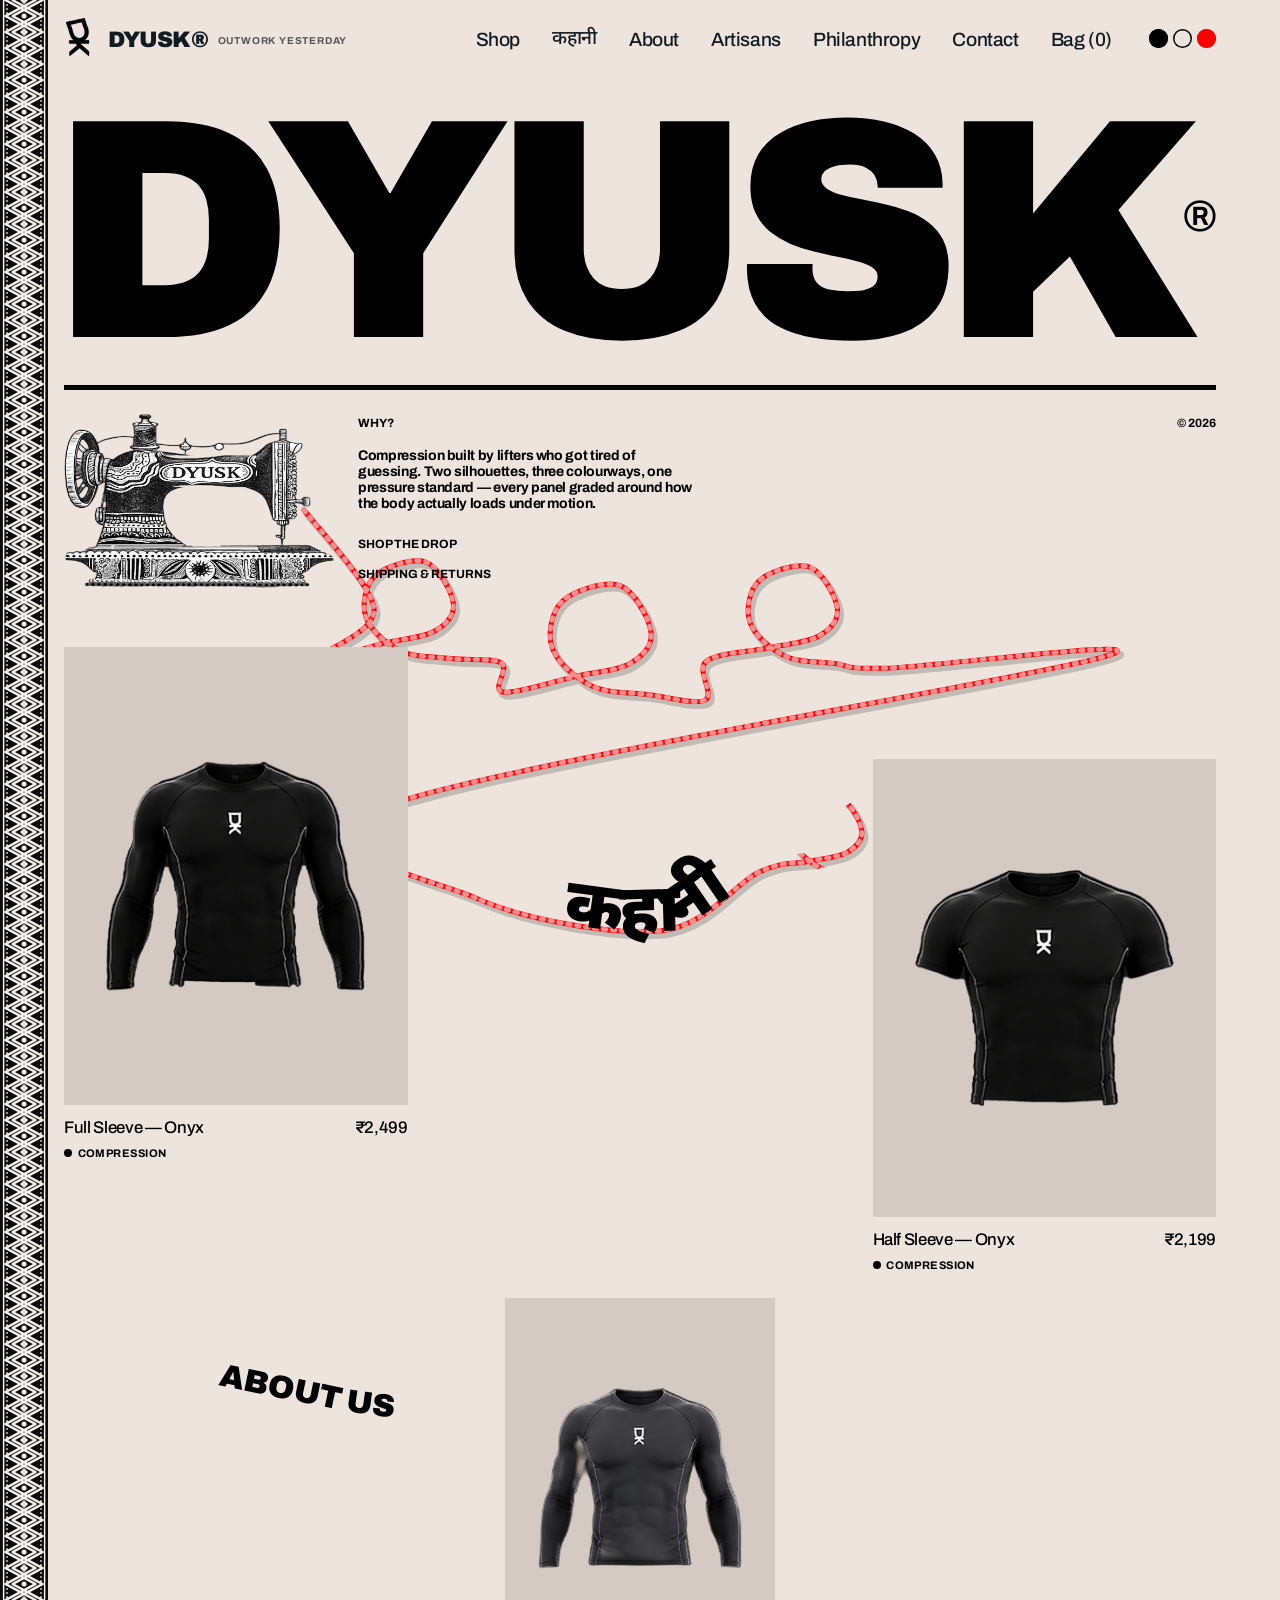
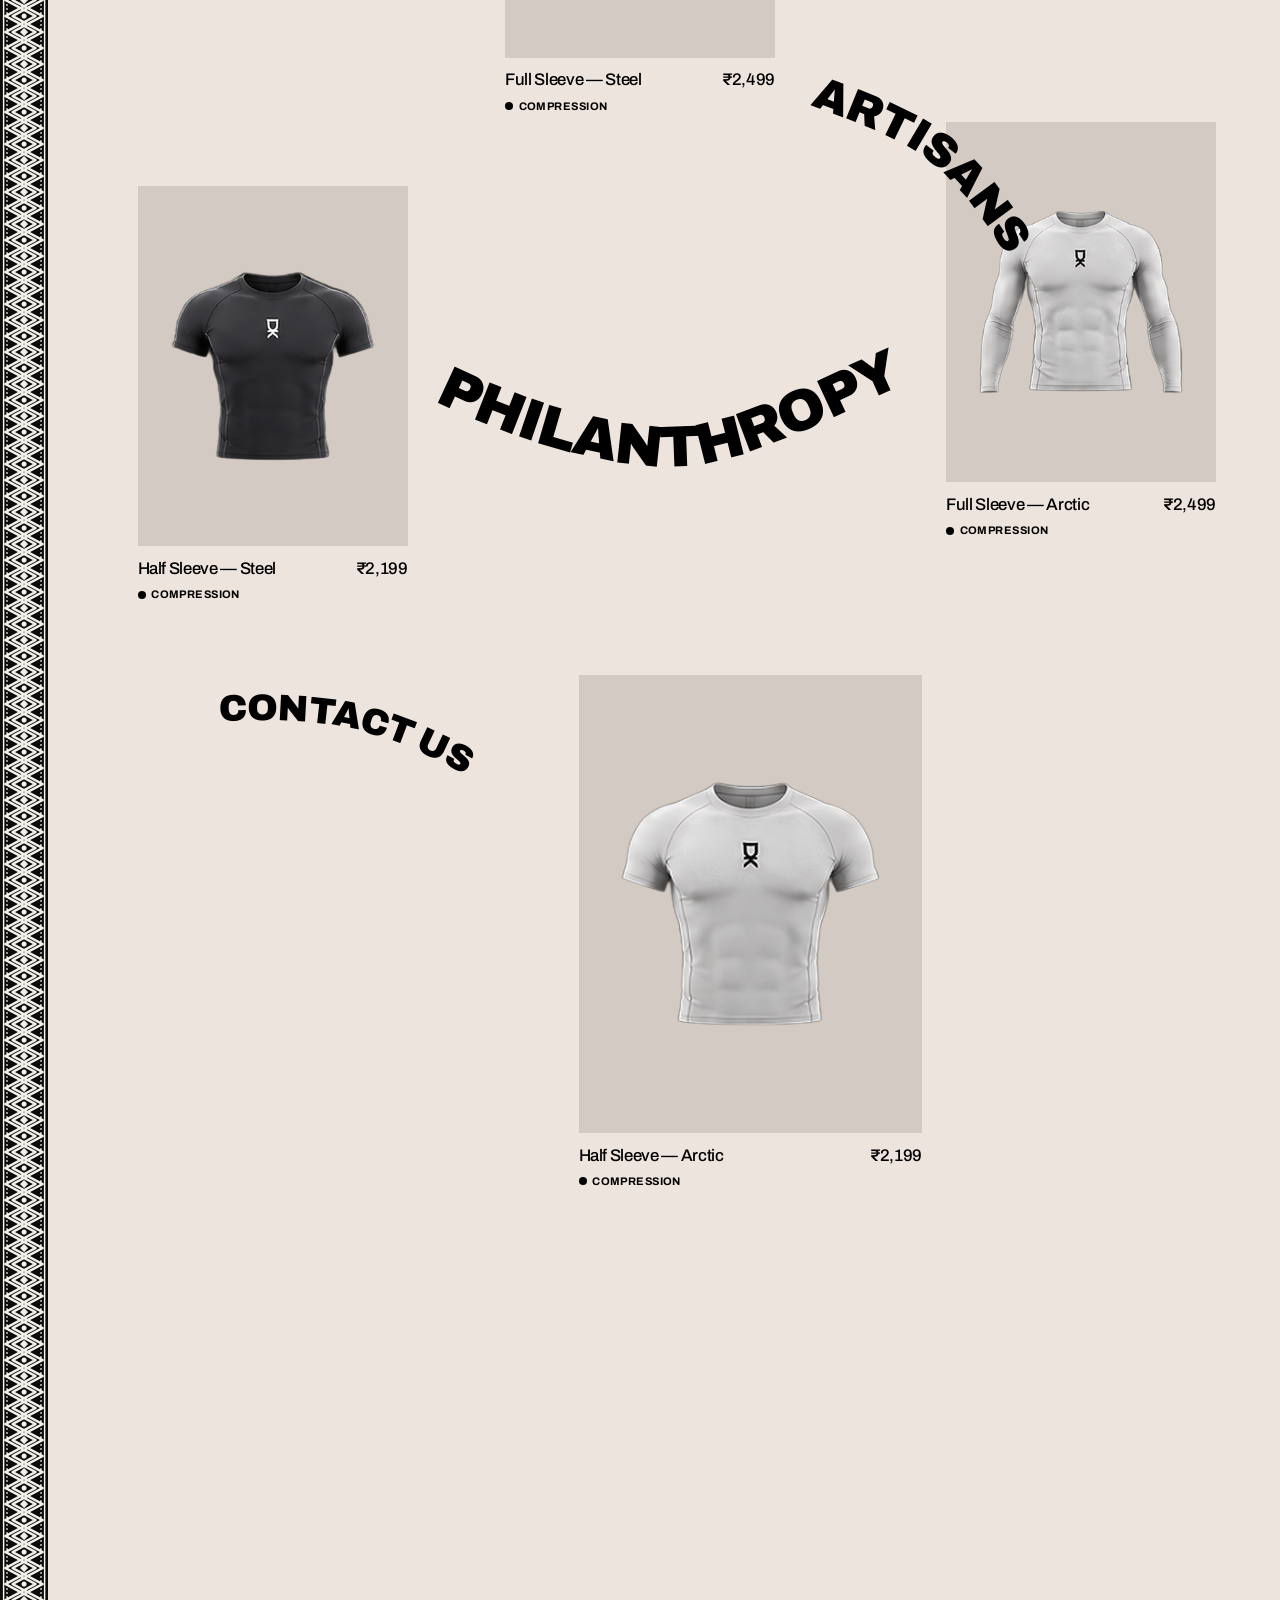
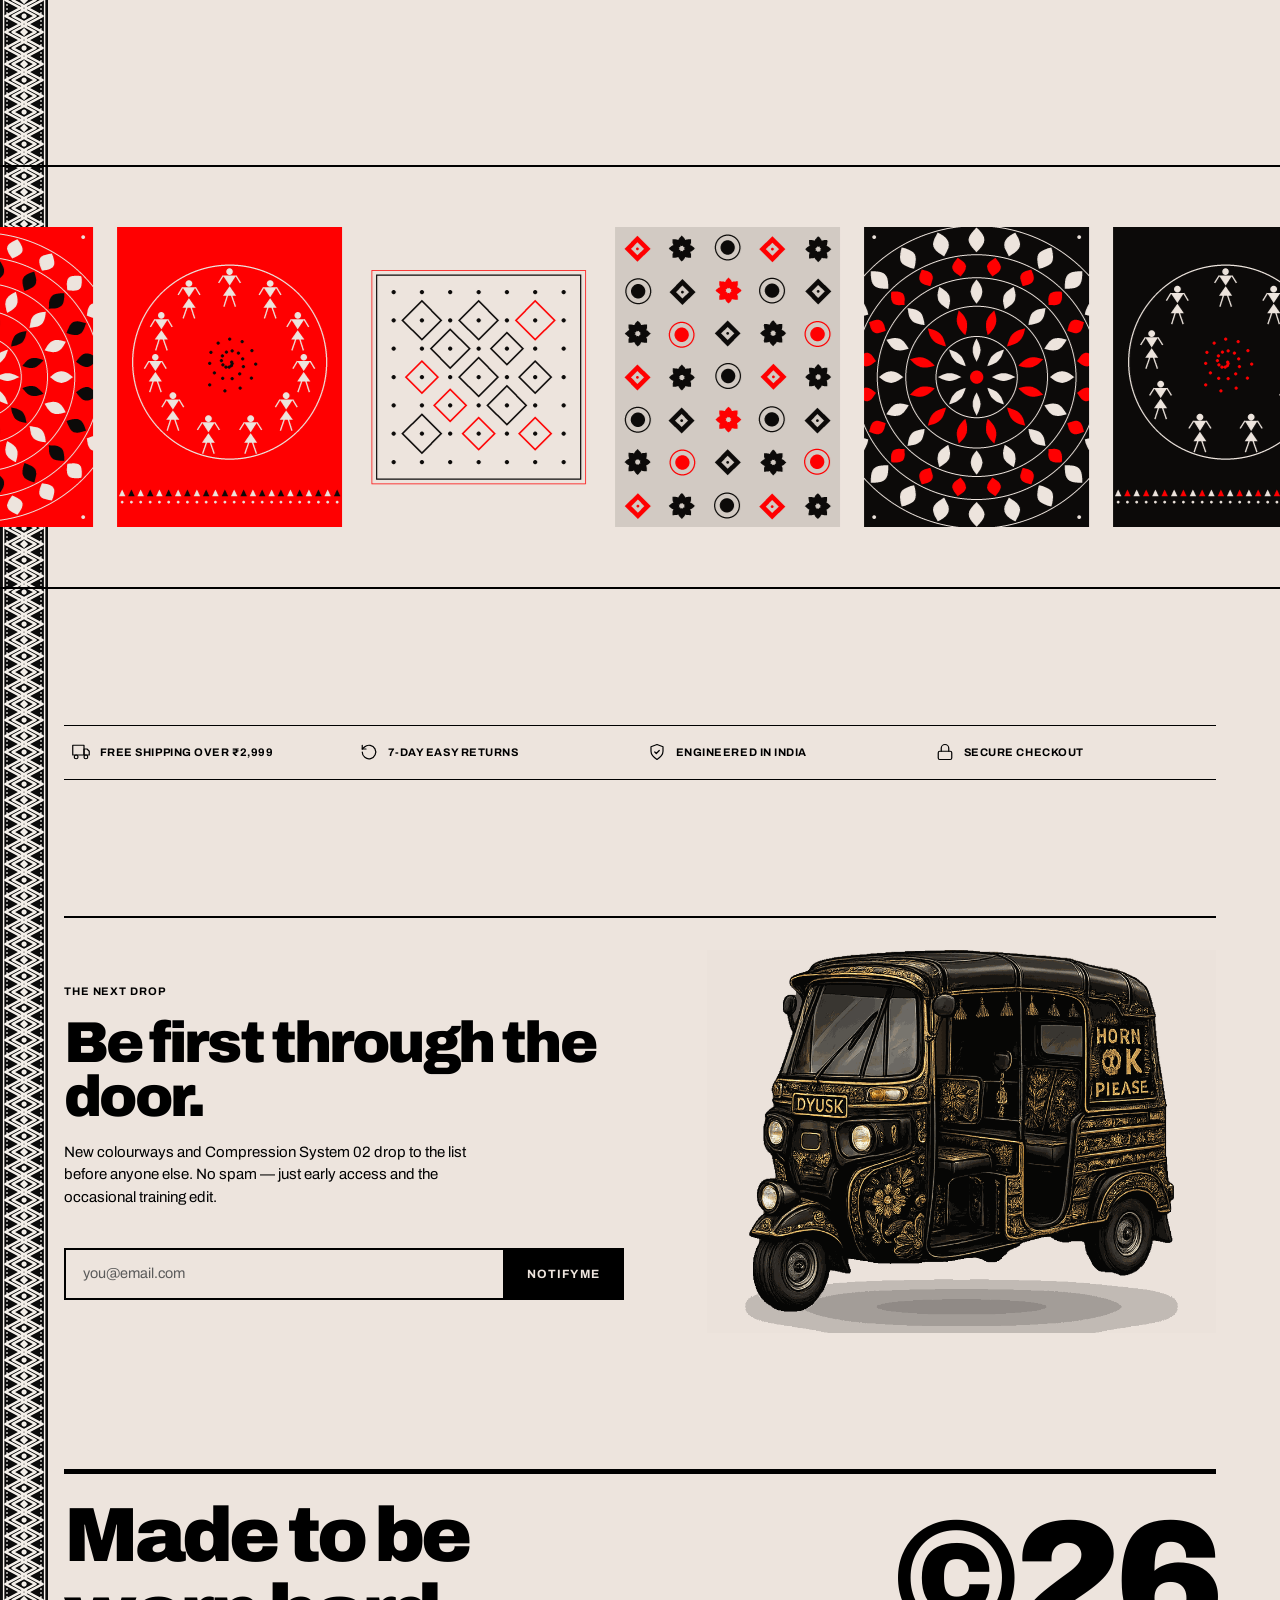
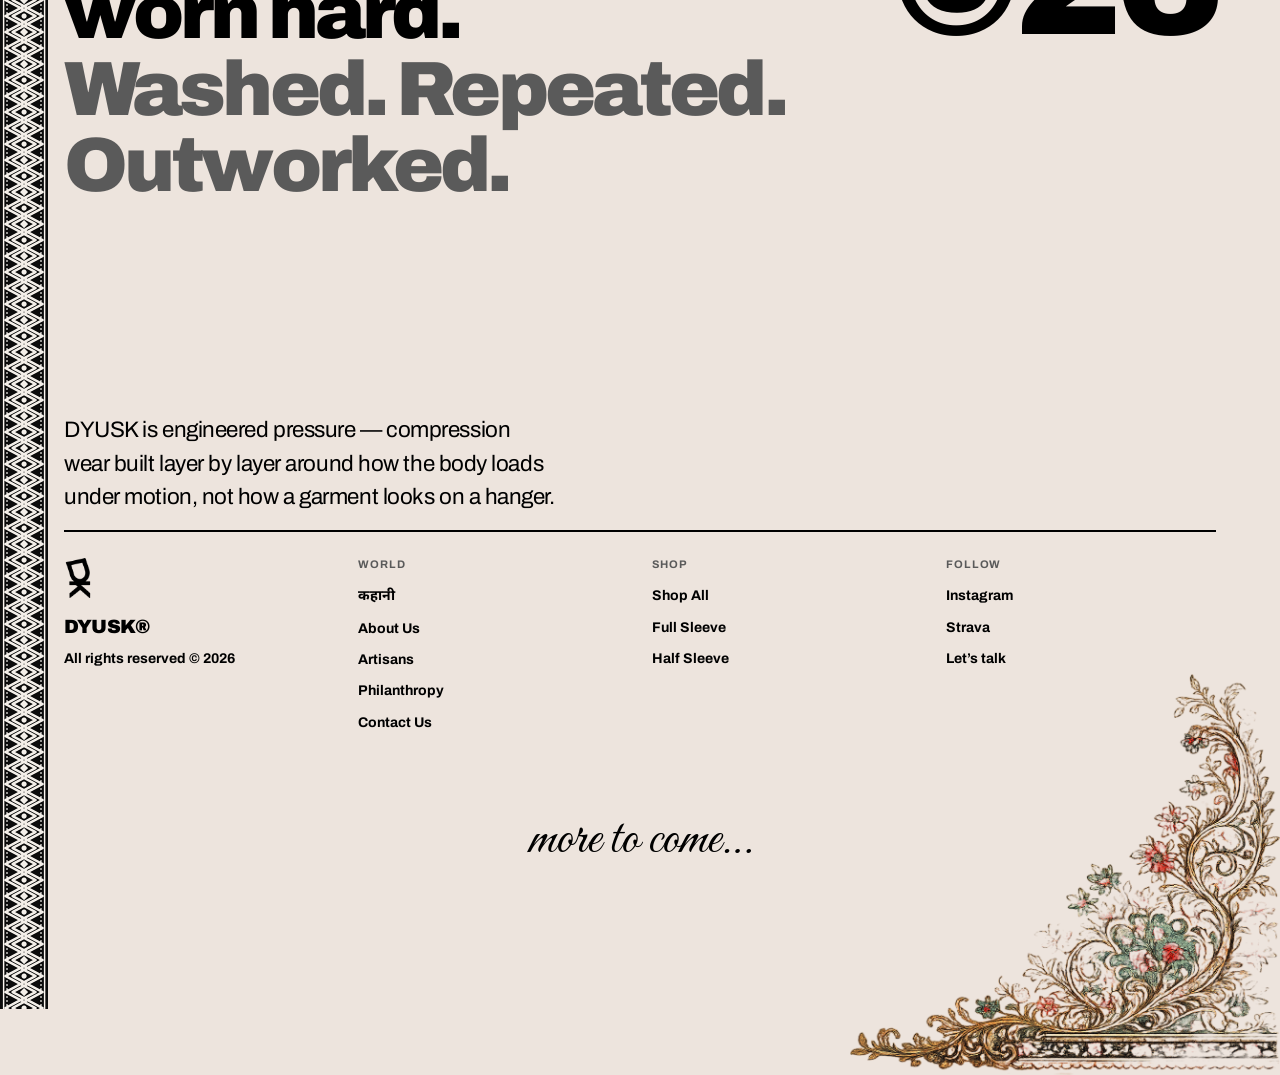
==== index.html @ 6e8f9483 "Add main-page nav links + mobile hamburger menu Header now lists all main pages (Shop, कहानी, About," ====
<!DOCTYPE html>
<html lang="en">
<head>
<meta charset="UTF-8">
<meta name="viewport" content="width=device-width, initial-scale=1.0">
<title>DYUSK — Engineered Pressure</title>
<script>
(function(){
  try{
    var t = localStorage.getItem('dyusk-theme');
    if(t === 'dark' || t === 'red'){
      document.documentElement.setAttribute('data-theme', t);
    }
  }catch(e){}
})();
</script>
<meta name="description" content="DYUSK compression wear. Full Sleeve and Half Sleeve in Onyx, Steel and Arctic. Engineered pressure for the way your body moves.">
<link rel="icon" href="assets/favicon-32.png" sizes="32x32" type="image/png">
<link rel="apple-touch-icon" href="assets/favicon-180.png">
<link rel="preconnect" href="https://fonts.googleapis.com">
<link rel="preconnect" href="https://fonts.gstatic.com" crossorigin>
<link href="https://fonts.googleapis.com/css2?family=Archivo:wght@400;500;700;900&family=Noto+Sans+Devanagari:wght@700;900&family=Great+Vibes&display=swap" rel="stylesheet">
<link rel="stylesheet" href="assets/css/site.css">
</head>
<body>

<div id="preloader">
  <span class="pre-word">DYUSK<sup>&#174;</sup></span>
  <span class="pre-count">000</span>
</div>

<a href="index.html" class="brand-mark" aria-label="DYUSK home"><img src="assets/mark-white.png" alt="DYUSK mark"/></a>
<header id="siteHeader">
  <a href="index.html" class="logo">
    <span class="brand">DYUSK&#174;</span>
    <span class="tagline">Outwork Yesterday</span>
  </a>
  <nav aria-label="Main">
    <ul class="nav-links">
      <li><a class="link-hover" href="shop.html">Shop</a></li>
      <li><a class="link-hover" href="kahani.html" lang="hi">कहानी</a></li>
      <li><a class="link-hover" href="about.html">About</a></li>
      <li><a class="link-hover" href="artisans.html">Artisans</a></li>
      <li><a class="link-hover" href="philanthropy.html">Philanthropy</a></li>
      <li><a class="link-hover" href="contact.html">Contact</a></li>
      <li><button class="cart-btn link-hover" type="button" aria-label="Open bag">Bag (<span class="cart-count">0</span>)</button></li>
    </ul>
    <button class="nav-toggle" type="button" aria-label="Menu" aria-expanded="false" aria-controls="mobileMenu"><span></span><span></span><span></span></button>
  </nav>
</header>

<div id="mobileMenu" class="mobile-menu" aria-hidden="true">
  <nav aria-label="Menu links">
    <a href="shop.html">Shop</a>
    <a href="kahani.html" lang="hi">कहानी</a>
    <a href="about.html">About Us</a>
    <a href="artisans.html">Artisans</a>
    <a href="philanthropy.html">Philanthropy</a>
    <a href="contact.html">Contact Us</a>
    <button class="cart-btn mm-bag" type="button" aria-label="Open bag">Bag (<span class="cart-count">0</span>)</button>
  </nav>
</div>

<div id="theme-switcher" aria-label="Theme">
  <button class="theme-dot" data-set="dark" type="button" aria-label="Dark theme"></button>
  <button class="theme-dot" data-set="cream" type="button" aria-label="Cream theme"></button>
  <button class="theme-dot" data-set="red" type="button" aria-label="Red theme"></button>
</div>

<div id="sideBorder" aria-hidden="true" style="background-image:url('assets/border-side.png')"></div>

<div id="threadLayer" aria-hidden="true">
  <svg id="threadSvg" xmlns="http://www.w3.org/2000/svg">
    <defs>
      <mask id="threadMask" maskUnits="userSpaceOnUse">
        <path id="threadMaskPath" fill="none" stroke="#fff" stroke-width="18" stroke-linecap="round"/>
      </mask>
    </defs>
    <g mask="url(#threadMask)">
      <path class="thread-shadow" fill="none" stroke-width="7" stroke-linecap="round" transform="translate(3,4)"/>
      <path class="thread-core" fill="none" stroke-width="5" stroke-linecap="round"/>
      <path class="thread-ply" fill="none" stroke-width="4.5" stroke-linecap="round" stroke-dasharray="3 6"/>
    </g>
  </svg>
</div>

<svg id="threadLabels" xmlns="http://www.w3.org/2000/svg">
  <defs>
    <path id="labelPath" fill="none" stroke="none"/>
  </defs>
  <a href="kahani.html"><text class="tlabel" lang="hi" text-anchor="middle"><textPath href="#labelPath" startOffset="5%">कहानी</textPath></text></a>
  <a href="about.html"><text class="tlabel" text-anchor="middle"><textPath href="#labelPath" startOffset="24%">ABOUT US</textPath></text></a>
  <a href="artisans.html"><text class="tlabel" text-anchor="middle"><textPath href="#labelPath" startOffset="38%">ARTISANS</textPath></text></a>
  <a href="philanthropy.html"><text class="tlabel" text-anchor="middle"><textPath href="#labelPath" startOffset="55%">PHILANTHROPY</textPath></text></a>
  <a href="contact.html"><text class="tlabel" text-anchor="middle"><textPath href="#labelPath" startOffset="70%">CONTACT US</textPath></text></a>
</svg>

<section class="hero-brand" id="top">
  <div class="wordmark">DYUSK<sup>&#174;</sup></div>
  <div class="rule-5"></div>
  <div class="hero-grid">
    <h1 class="sr-only">DYUSK</h1>
    <div class="hg-brand">
      <img src="assets/machine-sketch.png" alt="Hand-drawn vintage sewing machine sketch" loading="lazy"/>
    </div>
    <div class="hg-why">
      <h2>Why?</h2>
      <p>Compression built by lifters who got tired of guessing. Two silhouettes, three colourways, one pressure standard &#8212; every panel graded around how the body actually loads under motion.</p>
      <div class="hg-shop">
        <a class="link-hover" href="shop.html">Shop the drop</a>
        <a class="link-hover" href="#footer">Shipping &amp; Returns</a>
      </div>
    </div>
    <div class="hg-copy">&#169; 2026</div>
  </div>
</section>

<section class="scatter" id="lineup">
  <a href="product-full-sleeve.html?color=black" class="pcard sc-item t1">
    <div class="media">
      <img class="ph-front" src="assets/products/full-front-black.png" alt="DYUSK full sleeve compression shirt, Onyx, front view">
      <img class="ph-back" src="assets/products/full-back-black.png" alt="DYUSK full sleeve compression shirt, Onyx, back view" loading="lazy">
    </div>
    <div class="prow"><p>Full Sleeve &#8212; Onyx</p><p>&#8377;2,499</p></div>
    <div class="cat"><i></i><span>Compression</span></div>
  </a>
  <a class="sc-link w1" href="kahani.html" lang="hi">कहानी</a>
  <a href="product-half-sleeve.html?color=black" class="pcard sc-item t2">
    <div class="media">
      <img class="ph-front" src="assets/products/half-front-black.png" alt="DYUSK half sleeve compression shirt, Onyx, front view">
      <img class="ph-back" src="assets/products/half-back-black.png" alt="DYUSK half sleeve compression shirt, Onyx, back view" loading="lazy">
    </div>
    <div class="prow"><p>Half Sleeve &#8212; Onyx</p><p>&#8377;2,199</p></div>
    <div class="cat"><i></i><span>Compression</span></div>
  </a>
  <a class="sc-link w2" href="about.html">About Us</a>
  <a href="product-full-sleeve.html?color=steel" class="pcard sc-item t3">
    <div class="media">
      <img class="ph-front" src="assets/products/full-front-steel.png" alt="DYUSK full sleeve compression shirt, Steel, front view">
      <img class="ph-back" src="assets/products/full-back-steel.png" alt="DYUSK full sleeve compression shirt, Steel, back view" loading="lazy">
    </div>
    <div class="prow"><p>Full Sleeve &#8212; Steel</p><p>&#8377;2,499</p></div>
    <div class="cat"><i></i><span>Compression</span></div>
  </a>
  <a class="sc-link w3" href="artisans.html">Artisans</a>
  <a href="product-half-sleeve.html?color=steel" class="pcard sc-item t4">
    <div class="media">
      <img class="ph-front" src="assets/products/half-front-steel.png" alt="DYUSK half sleeve compression shirt, Steel, front view">
      <img class="ph-back" src="assets/products/half-back-steel.png" alt="DYUSK half sleeve compression shirt, Steel, back view" loading="lazy">
    </div>
    <div class="prow"><p>Half Sleeve &#8212; Steel</p><p>&#8377;2,199</p></div>
    <div class="cat"><i></i><span>Compression</span></div>
  </a>
  <a class="sc-link w4" href="philanthropy.html">Philanthropy</a>
  <a href="product-full-sleeve.html?color=white" class="pcard sc-item t5">
    <div class="media">
      <img class="ph-front" src="assets/products/full-front-white.png" alt="DYUSK full sleeve compression shirt, Arctic, front view">
      <img class="ph-back" src="assets/products/full-back-white.png" alt="DYUSK full sleeve compression shirt, Arctic, back view" loading="lazy">
    </div>
    <div class="prow"><p>Full Sleeve &#8212; Arctic</p><p>&#8377;2,499</p></div>
    <div class="cat"><i></i><span>Compression</span></div>
  </a>
  <a class="sc-link w5" href="contact.html">Contact Us</a>
  <a href="product-half-sleeve.html?color=white" class="pcard sc-item t6">
    <div class="media">
      <img class="ph-front" src="assets/products/half-front-white.png" alt="DYUSK half sleeve compression shirt, Arctic, front view">
      <img class="ph-back" src="assets/products/half-back-white.png" alt="DYUSK half sleeve compression shirt, Arctic, back view" loading="lazy">
    </div>
    <div class="prow"><p>Half Sleeve &#8212; Arctic</p><p>&#8377;2,199</p></div>
    <div class="cat"><i></i><span>Compression</span></div>
  </a>
</section>

<section class="quote-band reveal">
  <p class="script-quote">When the gym empties,<br/><span class="q-accent">the work begins.</span></p>
</section>

<section class="art-band">
  <div class="art-marquee" id="artMarquee" aria-label="Indian art gallery, scrolling">
    <div class="art-track">
      <div class="art-cell"><img src="assets/art/art-01.png" alt="Generative Indian folk art panel 1" loading="lazy"/></div>
      <div class="art-cell"><img src="assets/art/art-02.png" alt="Generative Indian folk art panel 2" loading="lazy"/></div>
      <div class="art-cell"><img src="assets/art/art-03.png" alt="Generative Indian folk art panel 3" loading="lazy"/></div>
      <div class="art-cell"><img src="assets/art/art-04.png" alt="Generative Indian folk art panel 4" loading="lazy"/></div>
      <div class="art-cell"><img src="assets/art/art-05.png" alt="Generative Indian folk art panel 5" loading="lazy"/></div>
      <div class="art-cell"><img src="assets/art/art-06.png" alt="Generative Indian folk art panel 6" loading="lazy"/></div>
      <div class="art-cell"><img src="assets/art/art-07.png" alt="Generative Indian folk art panel 7" loading="lazy"/></div>
      <div class="art-cell"><img src="assets/art/art-08.png" alt="Generative Indian folk art panel 8" loading="lazy"/></div>
    </div>
  </div>
</section>

<section class="trust-band">
  <div class="tb-item"><svg viewBox="0 0 24 24" fill="none" stroke="currentColor" stroke-width="1.6" stroke-linecap="round" stroke-linejoin="round"><rect x="1" y="3" width="15" height="13"/><path d="M16 8h4l3 3v5h-7z"/><circle cx="5.5" cy="18.5" r="2.5"/><circle cx="18.5" cy="18.5" r="2.5"/></svg><span>Free shipping over &#8377;2,999</span></div>
  <div class="tb-item"><svg viewBox="0 0 24 24" fill="none" stroke="currentColor" stroke-width="1.6" stroke-linecap="round" stroke-linejoin="round"><path d="M3 12a9 9 0 1 0 3-6.7L3 8"/><path d="M3 3v5h5"/></svg><span>7-day easy returns</span></div>
  <div class="tb-item"><svg viewBox="0 0 24 24" fill="none" stroke="currentColor" stroke-width="1.6" stroke-linecap="round" stroke-linejoin="round"><path d="M12 2 4 5v6c0 5 3.5 8 8 11 4.5-3 8-6 8-11V5Z"/><path d="M9 12l2 2 4-4"/></svg><span>Engineered in India</span></div>
  <div class="tb-item"><svg viewBox="0 0 24 24" fill="none" stroke="currentColor" stroke-width="1.6" stroke-linecap="round" stroke-linejoin="round"><rect x="3" y="11" width="18" height="11" rx="2"/><path d="M7 11V7a5 5 0 0 1 10 0v4"/></svg><span>Secure checkout</span></div>
</section>

<section class="newsletter">
  <div class="nl-inner">
    <div class="nl-copy">
      <span class="section-tag">The Next Drop</span>
      <h2>Be first through the door.</h2>
      <p>New colourways and Compression System 02 drop to the list before anyone else. No spam &#8212; just early access and the occasional training edit.</p>
      <form class="nl-form" novalidate="novalidate">
        <input type="email" required="required" placeholder="you@email.com" aria-label="Email address">
        <button class="btn solid" type="submit">Notify Me</button>
      </form>
    </div>
    <img class="nl-art" src="assets/rickshaw.png" alt="DYUSK auto rickshaw artwork &#8212; Horn OK Please" loading="lazy"/>
  </div>
</section>

<footer id="footer">
  <div class="rule-5"></div>
  <div class="f-head">
    <div class="f-statement">
      <p>Made to be worn hard.</p>
      <p class="dim">Washed. Repeated. Outworked.</p>
    </div>
    <div class="f-year">&#169;26</div>
  </div>
  <p class="f-desc">DYUSK is engineered pressure &#8212; compression wear built layer by layer around how the body loads under motion, not how a garment looks on a hanger.</p>
  <div class="rule-2"></div>
  <div class="f-cols">
    <div class="f-col">
      <img src="assets/mark-white.png" alt="" class="f-mark"/>
      <span class="f-brand">DYUSK&#174;</span>
      <span>All rights reserved &#169; 2026</span>
    </div>
    <div class="f-col">
      <span class="kicker">World</span>
      <ul>
        <li><a class="link-hover" href="kahani.html" lang="hi">कहानी</a></li>
        <li><a class="link-hover" href="about.html">About Us</a></li>
        <li><a class="link-hover" href="artisans.html">Artisans</a></li>
        <li><a class="link-hover" href="philanthropy.html">Philanthropy</a></li>
        <li><a class="link-hover" href="contact.html">Contact Us</a></li>
      </ul>
    </div>
    <div class="f-col">
      <span class="kicker">Shop</span>
      <ul>
        <li><a class="link-hover" href="shop.html">Shop All</a></li>
        <li><a class="link-hover" href="product-full-sleeve.html">Full Sleeve</a></li>
        <li><a class="link-hover" href="product-half-sleeve.html">Half Sleeve</a></li>
      </ul>
    </div>
    <div class="f-col">
      <span class="kicker">Follow</span>
      <ul>
        <li><a class="link-hover" href="#" rel="noopener">Instagram</a></li>
        <li><a class="link-hover" href="#" rel="noopener">Strava</a></li>
        <li><a class="link-hover" href="contact.html">Let&#8217;s talk</a></li>
      </ul>
    </div>
  </div>
  <p class="more-to-come">more to come&#8230;</p>
  <img src="assets/ornament-corner.png" alt="" class="f-ornament" loading="lazy"/>
</footer>

<div class="cart-scrim" id="cartScrim"></div>
<aside class="cart-drawer" id="cartDrawer" aria-label="Shopping bag">
  <div class="cart-top">
    <h2>Your Bag</h2>
    <button class="cart-close" type="button" aria-label="Close bag">
      <svg viewBox="0 0 24 24" fill="none" stroke="currentColor" stroke-width="1.8" stroke-linecap="round"><line x1="6" y1="6" x2="18" y2="18"/><line x1="18" y1="6" x2="6" y2="18"/></svg>
    </button>
  </div>
  <div class="ship-bar" id="shipBar"><p></p><div class="ship-track"><i></i></div></div>
  <div class="cart-items" id="cartItems"></div>
  <div class="cart-foot" id="cartFoot">
    <div class="cart-sub"><span>Subtotal</span><strong id="cartSub">&#8377;0</strong></div>
    <p class="cart-note">Shipping &amp; taxes calculated at checkout.</p>
    <a href="#" class="btn solid checkout-btn">Checkout</a>
  </div>
</aside>

<script src="assets/js/site.js"></script>
<script src="assets/js/commerce.js"></script>
</body>
</html>
---- assets/css/site.css ----
/* ============================================================
   DYUSK — Compression System 01
   Design language: flat editorial storefront.
   Cream ground / ink type / signal-red accent. Three themes
   (cream, dark, red) driven by [data-theme] on <html>.
   ============================================================ */

/* ---------- tokens + themes ---------- */
:root{
  --cream:#ede4dd;
  --ink:#000000;
  --red:#ff0001;
  --bg:var(--cream);
  --fg:var(--ink);
  --muted:#5a5a5a;
  --tile:#d2cac3;
  --accent:var(--red);
  --sel-bg:var(--red);
  --sel-fg:#ffffff;
  --ease:cubic-bezier(.87,0,.13,1);
  --ease-out:cubic-bezier(.19,1,.22,1);
  --gut:16px;
  --font:'Archivo','Helvetica Neue',Helvetica,Arial,sans-serif;
}
html[data-theme="dark"]{
  --bg:#000000;
  --fg:var(--cream);
  --muted:#8f8983;
  --tile:#191715;
}
html[data-theme="red"]{
  --bg:var(--red);
  --fg:#ffffff;
  --muted:#ffb3b3;
  --tile:#e00001;
  --accent:#ffffff;
  --sel-bg:#000000;
  --sel-fg:#ffffff;
}
@media (min-width:1024px){ :root{ --gut:24px; } }

/* ---------- base ---------- */
*,*::before,*::after{ box-sizing:border-box; margin:0; padding:0; }
html{ -webkit-font-smoothing:antialiased; -moz-osx-font-smoothing:grayscale; scroll-behavior:smooth; }
body{
  font-family:var(--font);
  background:var(--bg);
  color:var(--fg);
  font-size:.9375rem;
  line-height:1.5;
  transition:background .4s ease,color .4s ease;
  overflow-x:hidden;
}
::selection{ background:var(--sel-bg); color:var(--sel-fg); }
img,svg,video{ display:block; max-width:100%; }
a{ color:inherit; text-decoration:none; cursor:pointer; }
button,input,select{ font:inherit; color:inherit; background:none; border:0; cursor:pointer; }
input,select{ cursor:auto; }
ul{ list-style:none; }
h1,h2,h3,h4,h5,h6{ font-size:inherit; font-weight:inherit; }
body.no-scroll{ overflow:hidden; }
:focus-visible{ outline:2px solid var(--fg); outline-offset:3px; }
.mono{ font-size:.6875rem; font-weight:700; letter-spacing:.06em; text-transform:uppercase; }

@media (prefers-reduced-motion:reduce){
  *,*::before,*::after{ animation-duration:.01ms!important; transition-duration:.01ms!important; }
  html{ scroll-behavior:auto; }
}

/* ---------- underline hover ---------- */
.link-hover{ position:relative; display:inline-block; }
.link-hover::after{
  content:""; position:absolute; left:0; right:0; bottom:-.15em;
  height:max(2px,.09em); background:currentColor;
  transform:scaleX(0); transform-origin:left;
  transition:transform .5s cubic-bezier(.83,0,.17,1);
}
.link-hover:hover::after,.link-hover.on::after{ transform:scaleX(1); }

/* ---------- rules ---------- */
.rule-5{ height:5px; background:currentColor; }
.rule-2{ height:2px; background:currentColor; }

/* ---------- buttons ---------- */
.btn{
  display:inline-flex; align-items:center; justify-content:center; gap:.5em;
  padding:.9em 1.8em; font-size:.75rem; font-weight:700;
  letter-spacing:.08em; text-transform:uppercase;
  border:2px solid var(--fg); border-radius:0; box-shadow:none; transition:background .25s,color .25s;
}
.btn.solid{ background:var(--fg); color:var(--bg); }
.btn.solid:hover{ background:transparent; color:var(--fg); }
.btn.ghost:hover{ background:var(--fg); color:var(--bg); }

/* ---------- header ---------- */
#siteHeader{
  position:fixed; top:0; left:0; right:0; z-index:60;
  display:flex; align-items:center; justify-content:space-between;
  padding:26px var(--gut);
  color:#fff; mix-blend-mode:difference;
  transition:transform .5s var(--ease-out);
}
/* logo mark lives OUTSIDE the blend-mode header so it never color-shifts
   over page content — tinted per theme instead */
.brand-mark{
  /* vertically centered on the header text line (text center sits ~37px down) */
  position:fixed; top:16px; left:var(--gut); z-index:62; display:block;
}
.brand-mark img{
  height:42px; width:auto;
  filter:brightness(0); /* white source -> ink on cream */
  transition:filter .4s ease;
}
html[data-theme="dark"] .brand-mark img,
html[data-theme="red"] .brand-mark img{ filter:none; }
#siteHeader .logo{ display:flex; align-items:center; gap:10px; margin-left:44px; }
#siteHeader .logo .brand{
  font-size:1.4rem; font-weight:900; letter-spacing:-.04em; line-height:1;
}
#siteHeader .logo .tagline{
  font-size:.625rem; font-weight:700; letter-spacing:.08em; text-transform:uppercase;
  opacity:.7; display:none;
}
@media (min-width:768px){ #siteHeader .logo .tagline{ display:inline; } }
#siteHeader nav{ display:flex; align-items:center; }
#siteHeader nav ul.nav-links{ display:none; align-items:center; gap:26px; }
#siteHeader nav a,#siteHeader nav ul.nav-links button{
  font-size:1rem; font-weight:500; letter-spacing:-.02em;
}
@media (min-width:1000px){
  /* margin-right clears the fixed theme-dot cluster in the corner */
  #siteHeader nav ul.nav-links{ display:flex; gap:22px; margin-right:96px; }
  #siteHeader nav a,#siteHeader nav ul.nav-links button{ font-size:1rem; }
}
@media (min-width:1240px){
  #siteHeader nav ul.nav-links{ gap:32px; margin-right:104px; }
  #siteHeader nav a,#siteHeader nav ul.nav-links button{ font-size:1.2rem; }
}

/* hamburger toggle — white bars ride the header's difference blend */
.nav-toggle{
  display:flex; flex-direction:column; justify-content:center; align-items:flex-end;
  gap:6px; width:34px; height:34px; padding:0; margin-right:18px;
}
.nav-toggle span{
  display:block; height:2px; width:27px; background:#fff; border-radius:2px;
  transition:transform .3s var(--ease-out), opacity .2s ease, width .3s var(--ease-out);
}
.nav-toggle span:nth-child(2){ width:20px; }
/* tablets keep the theme dots up top — nudge the toggle left to clear them */
@media (min-width:768px) and (max-width:999px){ .nav-toggle{ margin-right:88px; } }
@media (min-width:1000px){ .nav-toggle{ display:none; } }
body.menu-open .nav-toggle span:nth-child(1){ transform:translateY(8px) rotate(45deg); width:27px; }
body.menu-open .nav-toggle span:nth-child(2){ opacity:0; }
body.menu-open .nav-toggle span:nth-child(3){ transform:translateY(-8px) rotate(-45deg); width:27px; }

/* full-screen mobile menu overlay */
.mobile-menu{
  position:fixed; inset:0; z-index:58;
  background:var(--bg); color:var(--fg);
  display:flex; align-items:center;
  opacity:0; visibility:hidden;
  transition:opacity .4s var(--ease-out), visibility 0s .4s;
}
body.menu-open{ overflow:hidden; }
body.menu-open .mobile-menu{
  opacity:1; visibility:visible;
  transition:opacity .4s var(--ease-out);
}
.mobile-menu nav{ display:flex; flex-direction:column; width:100%; padding:0 var(--gut); }
.mobile-menu a,.mobile-menu .mm-bag{
  display:block; width:100%; text-align:left;
  font-size:clamp(1.9rem,9vw,2.9rem); font-weight:900; letter-spacing:-.03em; line-height:1.15;
  text-transform:uppercase; padding:.42em 0;
  border-bottom:1px solid color-mix(in srgb, var(--fg) 18%, transparent);
  opacity:0; transform:translateX(-18px);
  transition:opacity .45s var(--ease-out), transform .45s var(--ease-out), color .2s ease;
}
.mobile-menu a[lang="hi"]{ text-transform:none; }
.mobile-menu a:hover,.mobile-menu .mm-bag:hover{ color:var(--accent); }
.mobile-menu a.on{ color:var(--accent); }
.mobile-menu .mm-bag{ border-bottom:0; }
body.menu-open .mobile-menu nav>*{ opacity:1; transform:none; }
body.menu-open .mobile-menu nav>*:nth-child(1){ transition-delay:.10s; }
body.menu-open .mobile-menu nav>*:nth-child(2){ transition-delay:.15s; }
body.menu-open .mobile-menu nav>*:nth-child(3){ transition-delay:.20s; }
body.menu-open .mobile-menu nav>*:nth-child(4){ transition-delay:.25s; }
body.menu-open .mobile-menu nav>*:nth-child(5){ transition-delay:.30s; }
body.menu-open .mobile-menu nav>*:nth-child(6){ transition-delay:.35s; }
body.menu-open .mobile-menu nav>*:nth-child(7){ transition-delay:.40s; }
.cart-btn{ white-space:nowrap; }
.cart-btn.bump{ animation:bump .4s var(--ease-out); }
@keyframes bump{ 40%{ transform:scale(1.15); } }

/* theme switcher (real colors — outside the blend layer) */
#theme-switcher{
  position:fixed; top:29px; right:var(--gut); z-index:61;
  display:flex; gap:5px;
}
.theme-dot{
  width:19px; height:19px; border-radius:50%; padding:0;
  transition:transform .2s ease;
}
.theme-dot:hover{ transform:scale(1.15); }
.theme-dot[data-set="cream"]{ background:var(--cream); box-shadow:inset 0 0 0 1.5px #000; }
.theme-dot[data-set="dark"]{ background:#000; box-shadow:inset 0 0 0 1.5px #000; }
html[data-theme="dark"] .theme-dot[data-set="dark"]{ box-shadow:inset 0 0 0 1.5px var(--cream); }
.theme-dot[data-set="red"]{ background:var(--red); box-shadow:inset 0 0 0 1.5px var(--red); }
html[data-theme="red"] .theme-dot[data-set="red"]{ box-shadow:inset 0 0 0 1.5px #fff; }
/* mobile: dots sit above the PDP sticky buy bar's height so they never overlap it */
@media (max-width:767px){ #theme-switcher{ top:auto; bottom:88px; } }

/* ---------- preloader ---------- */
#preloader{
  position:fixed; inset:0; z-index:100;
  display:flex; align-items:center; justify-content:center;
  background:#000; color:var(--cream);
  transition:clip-path .9s var(--ease);
  clip-path:inset(0 0 0 0);
}
#preloader.done{ clip-path:inset(0 0 100% 0); pointer-events:none; }
#preloader .pre-word{
  font-size:clamp(3rem,14vw,11rem); font-weight:900; letter-spacing:-.05em; line-height:1;
}
#preloader .pre-count{
  position:absolute; right:var(--gut); bottom:24px;
  font-size:1.4rem; font-weight:700;
}

/* ---------- hero ---------- */
.hero-brand{ padding:6.5rem var(--gut) 0; }
.wordmark{
  font-size:24.5vw; font-weight:900; letter-spacing:-.06em; line-height:.82;
  text-transform:uppercase; margin-bottom:1.5rem; user-select:none;
  margin-left:-.045em;
}
.wordmark sup{ font-size:.14em; font-weight:700; letter-spacing:0; vertical-align:super; }
.hero-brand .rule-5{ margin-bottom:1.5rem; }
.hero-grid{
  display:grid; grid-template-columns:repeat(8,1fr);
  gap:2.5rem 1.5rem; margin-bottom:2.5rem;
  font-size:.75rem; font-weight:700;
}
.hero-grid h1,.hero-grid h2{ text-transform:uppercase; font-weight:700; }
.hero-grid h2{ margin-bottom:1rem; }
.sr-only{
  clip:rect(0,0,0,0); position:absolute; width:1px; height:1px;
  margin:-1px; overflow:hidden; white-space:nowrap;
}
.hg-brand{ grid-column:span 8; }
.hg-brand img{ width:100%; max-width:300px; height:auto; }
.hg-why{ grid-column:span 8; }
.hg-why p{ font-size:.875rem; font-weight:700; line-height:1.15; letter-spacing:-.025em; }
.hg-shop{
  margin-top:1.4rem; display:flex; flex-direction:column; gap:.75rem;
  align-items:flex-start; text-transform:uppercase;
}
.hg-copy{ grid-column:span 8; text-align:right; }
/* each page link is its own hero section */
.hg-page{ grid-column:span 4; }
.hg-page a{
  font-size:.9rem; font-weight:700; text-transform:uppercase; letter-spacing:.02em;
}
@media (min-width:768px){
  .hero-grid{ grid-template-columns:repeat(16,1fr); gap:1.5rem; }
  /* sketch occupies the old DYUSK-label spot, spanning both rows;
     the page-link sections start under the WHY? column */
  .hg-brand{ grid-column:1/5; grid-row:1/3; }
  .hg-brand img{ max-width:340px; }
  .hg-why{ grid-column:5/13; grid-row:1; }
  .hg-why p{ max-width:60%; }
  .hg-copy{ grid-column:13/17; grid-row:1; }
  /* nth-of-type counts all sibling divs: brand(1) why(2) copy(3), pages are 4-8 */
  .hg-page{ grid-row:2; align-self:end; }
  .hg-page:nth-of-type(4){ grid-column:5/7; }
  .hg-page:nth-of-type(5){ grid-column:7/9; }
  .hg-page:nth-of-type(6){ grid-column:9/11; }
  .hg-page:nth-of-type(7){ grid-column:11/13; }
  .hg-page:nth-of-type(8){ grid-column:13/17; }
}

/* ---------- product grid (home) ---------- */
.pgrid{
  display:grid; grid-template-columns:repeat(2,1fr);
  gap:2.5rem 1rem; padding:0 var(--gut); margin-bottom:8.5rem;
}
@media (min-width:1024px){ .pgrid{ grid-template-columns:repeat(4,1fr); gap:1.5rem; } }
.pgrid-loose{
  display:grid; grid-template-columns:repeat(8,1fr);
  gap:2.5rem 1.5rem; padding:0 var(--gut); margin-bottom:8.5rem;
}
@media (min-width:768px){ .pgrid-loose{ grid-template-columns:repeat(16,1fr); } }
.g-a{ grid-column:1 / span 5; }
.g-b{ grid-column:3 / span 6; }
@media (min-width:768px){
  .g-a{ grid-column:1 / span 5; }
  .g-b{ grid-column:11 / span 5; align-self:end; }
}

/* product tile — front photo, hover wipes in the back view */
.pcard{ display:block; }
.pcard .media{
  position:relative; overflow:hidden;
  background:var(--tile); aspect-ratio:9/12;
}
.pcard .media img{
  position:absolute; inset:0; width:100%; height:100%;
  object-fit:contain; padding:9% 10%;
}
.pcard .media .ph-back{
  clip-path:polygon(0 0,0 0,0 100%,0 100%);
  transform:scale(1.2);
  filter:brightness(4) contrast(1.5);
  transition:clip-path .5s var(--ease),transform .5s var(--ease),filter .5s var(--ease);
}
@media (hover:hover){
  .pcard:hover .media .ph-back{
    clip-path:polygon(0 0,100% 0,100% 100%,0 100%);
    transform:scale(1); filter:none;
  }
}
.pcard .prow{
  display:flex; flex-direction:column; gap:.35rem;
  justify-content:space-between; margin-top:.8rem;
  font-size:1.05rem; line-height:1.2; letter-spacing:-.02em; font-weight:500;
}
@media (min-width:768px){ .pcard .prow{ flex-direction:row; } }
.pcard .cat{
  display:flex; align-items:center; gap:.35rem; margin-top:.45rem;
  font-size:.6875rem; text-transform:uppercase; letter-spacing:.04em; font-weight:700;
}
.pcard .cat i{ width:8px; height:8px; border-radius:50%; background:currentColor; }

/* ---------- section head ---------- */
.section-head{ padding:0 var(--gut); margin-bottom:2.5rem; }
.section-tag{
  display:block; font-size:.6875rem; font-weight:700;
  letter-spacing:.08em; text-transform:uppercase; margin-bottom:1rem;
}
.section-head h2{
  font-size:clamp(2rem,5vw,4.5rem); font-weight:900;
  letter-spacing:-.045em; line-height:.95; text-wrap:balance;
}
.section-head p{ margin-top:1.2rem; max-width:52ch; letter-spacing:-.01em; }

/* ---------- spec strip ---------- */
.spec-strip{
  margin:0 var(--gut) 8.5rem;
  border-top:2px solid currentColor;
  display:grid; grid-template-columns:repeat(2,1fr);
}
@media (min-width:768px){ .spec-strip{ grid-template-columns:repeat(4,1fr); } }
.spec-strip .cell{ padding:1.4rem 1rem 1.6rem 0; border-bottom:1px solid currentColor; }
.spec-strip .num{
  font-size:clamp(2.6rem,5.5vw,5rem); font-weight:900; letter-spacing:-.04em; line-height:1;
}
.spec-strip .num small{ font-size:.35em; font-weight:700; letter-spacing:0; }
.spec-strip .label{
  display:block; margin-top:.5rem;
  font-size:.6875rem; font-weight:700; text-transform:uppercase; letter-spacing:.06em;
  color:var(--muted);
}

/* ---------- statement / cta band ---------- */
.cta-band{ padding:0 var(--gut); margin-bottom:8.5rem; }
.cta-band h2{
  font-size:clamp(2.4rem,7.5vw,7rem); font-weight:900;
  letter-spacing:-.05em; line-height:.95; margin-bottom:2rem; text-wrap:balance;
}
.cta-band .dim{ color:var(--accent); }
html[data-theme="red"] .cta-band .dim{ color:#000; }
.cta-band .btn.solid{
  background:var(--accent); border-color:var(--accent); color:#fff;
}
.cta-band .btn.solid:hover{ background:transparent; color:var(--accent); }
html[data-theme="red"] .cta-band .btn.solid{ color:var(--red); }
html[data-theme="red"] .cta-band .btn.solid:hover{ background:transparent; color:#fff; }

/* ---------- art marquee (infinite scroll) ---------- */
.art-band{ margin-bottom:8.5rem; }
.art-marquee{
  overflow:hidden;
  border-top:2px solid currentColor; border-bottom:2px solid currentColor;
  /* padding leaves exactly the headroom a 1.4x-scaled panel needs */
  padding:3.75rem 0;
}
.art-track{
  display:flex; align-items:center; gap:1.5rem; width:max-content; will-change:transform;
}
.art-track img{
  height:min(46vw,300px); width:auto; aspect-ratio:3/4;
  object-fit:cover; background:var(--tile); flex:none;
}
@media (prefers-reduced-motion:reduce){
  .art-marquee{ overflow-x:auto; }
}

/* ---------- trust band ---------- */
.trust-band{
  margin:0 var(--gut) 8.5rem;
  border-top:1px solid currentColor; border-bottom:1px solid currentColor;
  display:grid; grid-template-columns:repeat(2,1fr);
}
@media (min-width:900px){ .trust-band{ grid-template-columns:repeat(4,1fr); } }
.tb-item{
  display:flex; align-items:center; gap:.6rem; padding:1.1rem .5rem;
  font-size:.6875rem; font-weight:700; text-transform:uppercase; letter-spacing:.05em;
}
.tb-item svg{ width:18px; height:18px; flex:none; }

/* ---------- newsletter ---------- */
.newsletter{ padding:0 var(--gut); margin-bottom:8.5rem; }
.nl-inner{
  border-top:2px solid currentColor; padding-top:2rem;
  display:grid; gap:2rem;
}
@media (min-width:900px){ .nl-inner{ grid-template-columns:1.2fr 1fr; align-items:center; } }
.nl-copy h2{
  font-size:clamp(2rem,4.5vw,4rem); font-weight:900; letter-spacing:-.045em; line-height:.95;
}
.nl-copy p{ margin-top:1rem; max-width:46ch; }
.nl-art{ width:min(100%,600px); height:auto; justify-self:end; }
.nl-form{ display:flex; gap:0; border:2px solid var(--fg); margin-top:2.5rem; max-width:560px; }
.nl-form input{
  flex:1; min-width:0; padding:.9em 1.2em;
  background:transparent; font-size:.9rem;
}
.nl-form input::placeholder{ color:var(--muted); }
.nl-form .btn{ border:0; border-left:2px solid var(--fg); }
.nl-ok{ font-weight:700; font-size:1.1rem; letter-spacing:-.02em; }

/* ---------- footer ---------- */
footer#footer{ padding:0 var(--gut) 2.5rem; font-size:.875rem; }
footer#footer .rule-5{ margin-bottom:1.5rem; }
.f-head{
  display:flex; flex-direction:column; justify-content:space-between;
  gap:1rem; margin-bottom:1.5rem;
}
@media (min-width:768px){ .f-head{ flex-direction:row; gap:2rem; } }
.f-statement{
  flex:1; font-size:clamp(2.5rem,6vw,6.5rem); font-weight:900;
  letter-spacing:-.05em; line-height:1; text-wrap:balance;
}
.f-statement .dim{ color:var(--muted); }
.f-year{
  font-size:clamp(6rem,12.75vw,15rem); font-weight:900; letter-spacing:-.05em; line-height:1;
}
.f-desc{
  margin:7rem 0 1rem; max-width:52ch;
  letter-spacing:-.02em; font-size:1.05rem; text-wrap:balance;
}
@media (min-width:768px){ .f-desc{ margin-top:13rem; font-size:1.4rem; } }
footer#footer .rule-2{ margin-bottom:1.5rem; }
.f-cols{
  display:grid; grid-template-columns:repeat(2,1fr);
  gap:3rem 1.5rem; font-weight:700;
}
@media (min-width:768px){ .f-cols{ grid-template-columns:repeat(4,1fr); } }
.f-col .f-mark{
  height:44px; width:auto; margin-bottom:.8rem;
  filter:brightness(0); /* white mark -> ink on the cream ground */
}
html[data-theme="dark"] .f-col .f-mark,
html[data-theme="red"] .f-col .f-mark{ filter:none; }
.f-col .f-brand{ font-size:1.2rem; font-weight:900; letter-spacing:-.04em; display:block; margin-bottom:.4rem; }
.f-col ul{ display:flex; flex-direction:column; gap:.65rem; align-items:flex-start; }
.f-col .kicker{
  display:block; font-size:.6875rem; text-transform:uppercase;
  letter-spacing:.08em; color:var(--muted); margin-bottom:.8rem;
}

/* ---------- reveal ---------- */
.reveal{ opacity:0; transform:translateY(26px); transition:opacity .7s ease,transform .7s var(--ease-out); }
.reveal.in{ opacity:1; transform:none; }
.reveal-d1{ transition-delay:.12s; }

/* ============================================================
   SHOP PAGE
   ============================================================ */
.shop-head{ padding:8.5rem var(--gut) 0; margin-bottom:2rem; }
.shop-head h1{
  font-size:clamp(3.5rem,12vw,11rem); font-weight:900;
  letter-spacing:-.05em; line-height:.9; text-transform:uppercase; margin-bottom:1.2rem;
}
.shop-head p{ max-width:52ch; letter-spacing:-.01em; }
.shop-head .section-tag{ margin-bottom:.6rem; }

.shop-bar{
  margin:0 var(--gut) 2.5rem;
  border-top:2px solid currentColor; border-bottom:1px solid currentColor;
  padding:.9rem 0;
  display:flex; flex-wrap:wrap; align-items:center; justify-content:space-between; gap:1rem;
}
.shop-filters{ display:flex; flex-wrap:wrap; gap:1rem 2rem; }
.filter-group{ display:flex; flex-wrap:wrap; gap:1.1rem; }
.filter-chip{
  font-size:.75rem; font-weight:700; text-transform:uppercase; letter-spacing:.05em;
  position:relative; padding-bottom:.15rem; color:var(--muted);
}
.filter-chip:hover{ color:var(--fg); }
.filter-chip.active{ color:var(--fg); box-shadow:inset 0 -2px 0 var(--fg); }
.shop-sort{ display:flex; align-items:center; gap:.8rem; font-size:.75rem; font-weight:700; text-transform:uppercase; letter-spacing:.05em; }
.shop-count{ color:var(--muted); }
.shop-sort select{
  background:transparent; border:2px solid var(--fg); padding:.4em .6em;
  font-size:.75rem; font-weight:700; text-transform:uppercase; color:var(--fg);
}
.shop-sort select option{ color:#000; background:#fff; }

.shop-grid{
  display:grid; grid-template-columns:repeat(2,1fr);
  gap:2.5rem 1rem; margin:0 var(--gut) 8.5rem;
}
@media (min-width:1024px){ .shop-grid{ grid-template-columns:repeat(4,1fr); gap:1.5rem; } }
.cross-grid{
  display:grid; grid-template-columns:repeat(2,1fr);
  gap:2.5rem 1rem; margin:0 var(--gut) 8.5rem;
}
@media (min-width:1024px){ .cross-grid{ grid-template-columns:repeat(3,1fr); gap:1.5rem; } }

/* shop tile — same tile language as .pcard, plus quick-add */
.shop-tile{ position:relative; }
.shop-tile.hide{ display:none; }
.st-media{
  position:relative; overflow:hidden;
  background:var(--tile); aspect-ratio:9/12;
}
.st-media img{
  position:absolute; inset:0; width:100%; height:100%;
  object-fit:contain; padding:9% 10%;
}
.st-media .st-back{
  clip-path:polygon(0 0,0 0,0 100%,0 100%);
  transform:scale(1.2); filter:brightness(4) contrast(1.5);
  transition:clip-path .5s var(--ease),transform .5s var(--ease),filter .5s var(--ease);
}
@media (hover:hover){
  .shop-tile:hover .st-media .st-back{
    clip-path:polygon(0 0,100% 0,100% 100%,0 100%);
    transform:scale(1); filter:none;
  }
}
.st-badge{
  position:absolute; top:10px; left:10px; z-index:2;
  font-size:.625rem; font-weight:700; text-transform:uppercase; letter-spacing:.06em;
  border:1.5px solid var(--ink); color:var(--ink); padding:.25em .6em;
  background:var(--cream);
}
.st-quick{
  position:absolute; left:0; right:0; bottom:0; z-index:2;
  display:flex; opacity:0; transform:translateY(100%);
  transition:opacity .3s ease,transform .35s var(--ease-out);
}
.shop-tile:hover .st-quick,.st-quick:focus-within{ opacity:1; transform:none; }
@media (hover:none){ .st-quick{ opacity:1; transform:none; } }
.st-quick-add,.st-size{
  flex:1; padding:.85em .4em; background:var(--ink); color:var(--cream);
  font-size:.6875rem; font-weight:700; text-transform:uppercase; letter-spacing:.05em;
  border-right:1px solid rgba(237,228,221,.25);
}
.st-quick-add:hover,.st-size:hover{ background:var(--red); color:#fff; }
.st-body{ display:block; margin-top:.8rem; }
.st-row{
  display:flex; justify-content:space-between; gap:1rem;
  font-size:1.05rem; letter-spacing:-.02em; font-weight:500; line-height:1.2;
}
.st-meta{
  display:flex; align-items:center; gap:.35rem; margin-top:.45rem;
  font-size:.6875rem; text-transform:uppercase; letter-spacing:.04em; font-weight:700;
}
.st-meta::before{ content:""; width:8px; height:8px; border-radius:50%; background:currentColor; }
.st-rate{ display:block; margin-top:.3rem; font-size:.6875rem; font-weight:700; color:var(--muted); }
.stars{ color:var(--accent); letter-spacing:.1em; }

/* ============================================================
   PRODUCT DETAIL PAGE
   ============================================================ */
.product-detail{ padding:7.5rem var(--gut) 0; margin-bottom:8.5rem; }
.back-link{ display:inline-block; margin-bottom:1.5rem; }
.back-link:hover{ color:var(--muted); }
.product-detail-grid{ display:grid; gap:2.5rem; }
@media (min-width:900px){
  .product-detail-grid{ grid-template-columns:minmax(0,7fr) minmax(0,5fr); gap:1.5rem; }
  .pd-gallery{ position:sticky; top:6rem; align-self:start; }
}
.pd-stage{ position:relative; background:var(--tile); aspect-ratio:9/11; overflow:hidden; }
.pd-stage img{
  position:absolute; inset:0; width:100%; height:100%;
  object-fit:contain; padding:7%;
  opacity:0; transition:opacity .35s ease;
}
.pd-stage img.on{ opacity:1; }
.pd-thumbs{ display:flex; gap:.6rem; margin-top:.6rem; }
.pd-thumb{
  width:72px; aspect-ratio:9/11; overflow:hidden; background:var(--tile);
  border:2px solid transparent; padding:0;
}
.pd-thumb img{ width:100%; height:100%; object-fit:contain; padding:8%; }
.pd-thumb.active{ border-color:var(--fg); }

.product-info{ max-width:560px; }
.pd-eyebrow{
  display:block; font-size:.6875rem; font-weight:700;
  text-transform:uppercase; letter-spacing:.08em; margin-bottom:1rem;
}
.product-info h1{
  font-size:clamp(2.2rem,4.5vw,3.6rem); font-weight:900;
  letter-spacing:-.045em; line-height:.95; margin-bottom:.8rem; text-wrap:balance;
}
.pd-rating{ font-size:.75rem; font-weight:700; margin-bottom:1.2rem; color:var(--muted); }
.pd-desc{ letter-spacing:-.01em; margin-bottom:1.4rem; max-width:46ch; }
.pd-price{ font-size:2rem; font-weight:900; letter-spacing:-.04em; margin-bottom:2rem; }

.pd-field{ margin-bottom:1.6rem; }
.pd-field-head{ display:flex; justify-content:space-between; align-items:baseline; }
.pd-field-label{
  display:block; font-size:.6875rem; font-weight:700;
  text-transform:uppercase; letter-spacing:.08em; margin-bottom:.7rem;
}
.size-guide-link{
  font-size:.6875rem; font-weight:700; text-transform:uppercase; letter-spacing:.05em;
  text-decoration:underline; text-underline-offset:3px;
}
.pd-colors{ display:flex; gap:.6rem; }
.pd-color{
  width:34px; height:34px; border-radius:50%; background:var(--sw);
  box-shadow:inset 0 0 0 1px rgba(0,0,0,.25);
  border:2px solid transparent; outline:2px solid transparent; outline-offset:2px;
  transition:outline-color .2s;
}
.pd-color.active{ outline-color:var(--fg); }
.pd-sizes{ display:flex; flex-wrap:wrap; gap:.5rem; }
.size-btn{
  min-width:52px; padding:.7em .5em; text-align:center;
  border:1.5px solid var(--fg); font-size:.8rem; font-weight:700;
  transition:background .2s,color .2s;
}
.size-btn:hover{ background:var(--fg); color:var(--bg); }
.size-btn.active{ background:var(--fg); color:var(--bg); }
.size-btn.oos{ opacity:.3; cursor:not-allowed; text-decoration:line-through; }

.pd-actions{ display:flex; gap:.8rem; margin-top:2rem; }
.qty{
  display:flex; align-items:center; border:2px solid var(--fg);
}
.qty button{ width:42px; height:100%; font-size:1.1rem; font-weight:700; }
.qty button:hover{ background:var(--fg); color:var(--bg); }
.qty span{ min-width:2ch; text-align:center; font-weight:700; }
.add-to-cart{ flex:1; }
.add-hint{ margin-top:.6rem; font-size:.75rem; font-weight:700; color:var(--accent); text-transform:uppercase; letter-spacing:.05em; }

.pd-trust{
  margin-top:2.2rem; border-top:1px solid currentColor;
  display:flex; flex-direction:column;
}
.pd-trust > div{
  display:flex; align-items:center; gap:.6rem; padding:.8rem 0;
  border-bottom:1px solid currentColor;
  font-size:.6875rem; font-weight:700; text-transform:uppercase; letter-spacing:.05em;
}
.pd-trust svg{ width:17px; height:17px; flex:none; }

.pd-accordion{ margin-top:2.2rem; }
.acc-item{ border-top:1px solid currentColor; }
.acc-item:last-child{ border-bottom:1px solid currentColor; }
.acc-head{
  width:100%; display:flex; justify-content:space-between; align-items:center;
  padding:1rem 0; font-size:.8rem; font-weight:700;
  text-transform:uppercase; letter-spacing:.06em; text-align:left;
}
.acc-sign{ position:relative; width:14px; height:14px; flex:none; }
.acc-sign::before,.acc-sign::after{
  content:""; position:absolute; background:currentColor;
  top:50%; left:0; width:100%; height:2px; transform:translateY(-50%);
}
.acc-sign::after{ transform:translateY(-50%) rotate(90deg); transition:transform .3s var(--ease-out); }
.acc-item.open .acc-sign::after{ transform:translateY(-50%) rotate(0); }
.acc-body{ overflow:hidden; max-height:0; transition:max-height .4s var(--ease-out); }
.acc-body-inner{ padding:0 0 1.2rem; }
.acc-body-inner ul{ display:flex; flex-direction:column; gap:.45rem; font-size:.875rem; letter-spacing:-.01em; }
.acc-body-inner li{ padding-left:1.1em; position:relative; }
.acc-body-inner li::before{
  content:""; position:absolute; left:0; top:.55em;
  width:7px; height:7px; border-radius:50%; background:currentColor;
}

/* sticky mobile buy bar */
.pd-sticky{
  position:fixed; left:0; right:0; bottom:0; z-index:55;
  display:flex; align-items:center; justify-content:space-between; gap:1rem;
  padding:.8rem var(--gut);
  background:var(--bg); border-top:2px solid var(--fg);
  transform:translateY(110%); transition:transform .4s var(--ease-out);
}
.pd-sticky.show{ transform:none; }
@media (min-width:900px){ .pd-sticky{ display:none; } }
.pds-info{ display:flex; flex-direction:column; line-height:1.2; }
.pds-name{ font-weight:700; font-size:.8rem; }
.pds-price{ font-weight:900; }

/* size guide modal */
.modal-scrim{
  position:fixed; inset:0; z-index:80; background:rgba(0,0,0,.55);
  display:flex; align-items:center; justify-content:center; padding:var(--gut);
  opacity:0; pointer-events:none; transition:opacity .3s ease;
}
.modal-scrim.open{ opacity:1; pointer-events:auto; }
.sg-modal{
  background:var(--bg); color:var(--fg); border:2px solid var(--fg);
  max-width:560px; width:100%; max-height:85vh; overflow-y:auto; padding:1.5rem;
  transform:translateY(20px); transition:transform .35s var(--ease-out);
}
.modal-scrim.open .sg-modal{ transform:none; }
.modal-top{ display:flex; justify-content:space-between; align-items:center; margin-bottom:1.2rem; }
.modal-top h3{ font-size:1.3rem; font-weight:900; letter-spacing:-.03em; }
.size-table{ width:100%; border-collapse:collapse; font-size:.875rem; }
.size-table th,.size-table td{
  text-align:left; padding:.6rem .5rem; border-bottom:1px solid currentColor;
}
.size-table th{
  font-size:.6875rem; text-transform:uppercase; letter-spacing:.06em;
  border-bottom:2px solid currentColor;
}
.modal-note{ margin-top:1rem; font-size:.8rem; color:var(--muted); }

/* ============================================================
   CART DRAWER + TOAST
   ============================================================ */
.cart-scrim{
  position:fixed; inset:0; z-index:70; background:rgba(0,0,0,.55);
  opacity:0; pointer-events:none; transition:opacity .3s ease;
}
.cart-scrim.open{ opacity:1; pointer-events:auto; }
.cart-drawer{
  position:fixed; top:0; right:0; bottom:0; z-index:71;
  width:min(430px,100vw);
  background:var(--bg); color:var(--fg); border-left:2px solid var(--fg);
  display:flex; flex-direction:column;
  transform:translateX(100%); transition:transform .45s var(--ease);
}
.cart-drawer.open{ transform:none; }
.cart-top{
  display:flex; justify-content:space-between; align-items:center;
  padding:1.2rem 1.2rem 1rem; border-bottom:2px solid var(--fg);
}
.cart-top h2{ font-size:1.4rem; font-weight:900; letter-spacing:-.03em; }
.cart-close{ width:34px; height:34px; display:flex; align-items:center; justify-content:center; }
.cart-close svg{ width:20px; height:20px; }
.cart-close:hover{ color:var(--accent); }

.ship-bar{ padding:.9rem 1.2rem 0; font-size:.75rem; font-weight:700; }
.ship-track{ height:3px; background:color-mix(in srgb,currentColor 20%,transparent); margin-top:.5rem; }
.ship-track i{ display:block; height:100%; width:0; background:currentColor; transition:width .4s ease; }

.cart-items{ flex:1; overflow-y:auto; padding:1.2rem; display:flex; flex-direction:column; gap:1.2rem; }
.cart-line{ display:flex; gap:1rem; border-bottom:1px solid currentColor; padding-bottom:1.2rem; }
.cart-line-img{ width:84px; flex:none; background:var(--tile); aspect-ratio:9/11; overflow:hidden; }
.cart-line-img img{ width:100%; height:100%; object-fit:contain; padding:8%; }
.cart-line-info{ flex:1; display:flex; flex-direction:column; }
.cart-line-info h4{ font-weight:700; font-size:.9rem; letter-spacing:-.01em; }
.cart-line-meta{ font-size:.6875rem; font-weight:700; text-transform:uppercase; letter-spacing:.05em; color:var(--muted); margin:.25rem 0 .4rem; }
.cart-line-remove{
  align-self:flex-start; font-size:.6875rem; font-weight:700; text-transform:uppercase;
  letter-spacing:.05em; text-decoration:underline; text-underline-offset:2px;
}
.cart-line-remove:hover{ color:var(--accent); }
.cart-line-foot{ display:flex; justify-content:space-between; align-items:center; margin-top:auto; }
.cart-qty{ display:flex; align-items:center; border:1.5px solid var(--fg); }
.cart-qty button{ width:30px; height:28px; font-weight:700; }
.cart-qty button:hover{ background:var(--fg); color:var(--bg); }
.cart-qty span{ min-width:2ch; text-align:center; font-size:.85rem; font-weight:700; }
.cart-line-price{ font-weight:900; }
.cart-empty{
  margin:auto; text-align:center; display:flex; flex-direction:column;
  align-items:center; gap:1rem; padding:2rem 0;
}
.cart-empty svg{ width:38px; height:38px; opacity:.5; }
.cart-empty p{ font-weight:700; }
.cart-foot{ border-top:2px solid var(--fg); padding:1.2rem; }
.cart-sub{ display:flex; justify-content:space-between; font-size:1.05rem; font-weight:900; letter-spacing:-.02em; }
.cart-note{ font-size:.75rem; color:var(--muted); margin:.5rem 0 1rem; }
.checkout-btn{
  width:100%; background:var(--fg); color:var(--bg);
}
.checkout-btn:hover{ background:transparent; color:var(--fg); }

.dtoast{
  position:fixed; left:50%; bottom:28px; z-index:90;
  transform:translate(-50%,150%);
  background:var(--ink); color:var(--cream);
  font-size:.75rem; font-weight:700; text-transform:uppercase; letter-spacing:.06em;
  padding:.9em 1.6em; transition:transform .4s var(--ease-out);
}
.dtoast.on{ transform:translate(-50%,0); }


/* ============================================================
   CONTENT PAGES (kahani / about / artisans / philanthropy / contact)
   ============================================================ */
.page-head{ padding:8.5rem var(--gut) 0; margin-bottom:3.5rem; }
.page-head h1{
  font-size:clamp(3rem,10vw,9rem); font-weight:900;
  letter-spacing:-.05em; line-height:.9; margin-bottom:1.2rem; text-wrap:balance;
}
.page-head p{ max-width:52ch; letter-spacing:-.01em; font-size:1.05rem; }
.page-head .section-tag{ margin-bottom:.6rem; }

.story{ padding:0 var(--gut); margin-bottom:8.5rem; display:grid; gap:3rem; }
.story-row{ border-top:1px solid currentColor; padding-top:1.4rem; display:grid; gap:1rem; }
@media (min-width:768px){
  .story-row{ grid-template-columns:minmax(0,4fr) minmax(0,8fr); gap:1.5rem; }
}
.sr-kicker{
  font-size:.6875rem; font-weight:700; text-transform:uppercase; letter-spacing:.08em;
}
.sr-body h2{
  font-size:clamp(1.6rem,3.2vw,2.6rem); font-weight:900;
  letter-spacing:-.04em; line-height:1; margin-bottom:.8rem; text-wrap:balance;
}
.sr-body p{ max-width:62ch; letter-spacing:-.01em; }

.founder{ padding:0 var(--gut); margin-bottom:5rem; }
.f-quote{
  font-size:clamp(1.8rem,4.5vw,3.8rem); font-weight:900;
  letter-spacing:-.045em; line-height:1.05; max-width:24ch; text-wrap:balance;
}
.f-attrib{
  margin-top:1.2rem; font-size:.75rem; font-weight:700;
  text-transform:uppercase; letter-spacing:.08em; color:var(--muted);
}

/* contact */
.contact-grid{
  padding:0 var(--gut); margin-bottom:8.5rem;
  display:grid; gap:3rem;
}
@media (min-width:900px){ .contact-grid{ grid-template-columns:minmax(0,7fr) minmax(0,4fr); gap:4rem; } }
.contact-form{ max-width:640px; }
.cf-field{ margin-bottom:1.4rem; }
.cf-field label{
  display:block; font-size:.6875rem; font-weight:700;
  text-transform:uppercase; letter-spacing:.08em; margin-bottom:.5rem;
}
.cf-field .opt{ color:var(--muted); text-transform:none; letter-spacing:0; }
.cf-field input,.cf-field textarea{
  width:100%; padding:.85em 1em; background:transparent;
  border:2px solid var(--fg); font-size:.95rem; resize:vertical;
}
.cf-field input::placeholder,.cf-field textarea::placeholder{ color:var(--muted); }
.cf-hint{ margin-top:.8rem; font-size:.8rem; font-weight:700; }
.contact-side{ display:flex; flex-direction:column; gap:2rem; }
.cs-block .kicker{
  display:block; font-size:.6875rem; font-weight:700; text-transform:uppercase;
  letter-spacing:.08em; color:var(--muted); margin-bottom:.5rem;
}
.cs-block{ font-weight:700; letter-spacing:-.01em; line-height:1.6; }

/* art cell hover: the whole panel grows 1.4x over its neighbours,
   reverting when the pointer leaves */
.art-cell{ flex:none; position:relative; }
.art-cell:hover{ z-index:2; }
.art-cell img{ transition:transform .5s var(--ease-out); }
@media (hover:hover){
  .art-cell:hover img{ transform:scale(1.4); }
}

/* footer corner ornament */
footer#footer{ position:relative; overflow:hidden; padding-bottom:clamp(7rem,20vw,13rem); }
.f-ornament{
  position:absolute; right:0; bottom:0; z-index:0; pointer-events:none;
  width:min(52vw,430px); height:auto;
}

/* Devanagari text (kahani) */
[lang="hi"]{ font-family:'Noto Sans Devanagari',var(--font); letter-spacing:0; }


/* ============================================================
   SCATTER COLLAGE (products + page words) & SCRIPT QUOTE
   ============================================================ */
:root{ --script:'Great Vibes','Cinderela',cursive; }

.scatter{
  display:grid; grid-template-columns:repeat(8,1fr);
  gap:3.5rem 1rem; padding:0 var(--gut); margin-bottom:8.5rem;
  align-items:start;
}
.sc-link{
  font-weight:900; text-transform:uppercase; letter-spacing:-.03em; line-height:1;
  align-self:center; justify-self:start; transition:color .25s ease;
  position:relative; z-index:2; white-space:nowrap;
}
.sc-link:hover{ color:var(--accent); }
/* mobile: alternate sides, words between */
.sc-item.t1{ grid-column:1/7; }
.sc-item.t2{ grid-column:3/9; }
.sc-item.t3{ grid-column:1/7; }
.sc-item.t4{ grid-column:3/9; }
.sc-item.t5{ grid-column:1/7; }
.sc-item.t6{ grid-column:3/9; }
.sc-link.w1{ grid-column:1/9; font-size:clamp(2.6rem,9vw,5.5rem); transform:rotate(-4deg); justify-self:end; }
.sc-link.w2{ grid-column:1/9; font-size:clamp(1.5rem,5vw,2.4rem); transform:rotate(3deg); }
.sc-link.w3{ grid-column:1/9; font-size:clamp(2rem,7vw,3.6rem); transform:rotate(-6deg); justify-self:end; }
.sc-link.w4{ grid-column:1/9; font-size:clamp(2.2rem,8vw,5rem); transform:rotate(2deg); }
.sc-link.w5{ grid-column:1/9; font-size:clamp(1.8rem,6vw,3rem); transform:rotate(-3deg); justify-self:center; }
@media (min-width:900px){
  .scatter{ grid-template-columns:repeat(16,1fr); gap:4.5rem 1.5rem; }
  .sc-item.t1{ grid-column:1/6;  grid-row:1; }
  .sc-link.w1{ grid-column:7/11; grid-row:1; margin-top:2rem; }
  .sc-item.t2{ grid-column:12/17;grid-row:1; margin-top:7rem; }
  .sc-link.w2{ grid-column:2/6;  grid-row:2; margin-top:-2rem; }
  .sc-item.t3{ grid-column:7/11; grid-row:2; margin-top:-3rem; }
  .sc-link.w3{ grid-column:12/16;grid-row:2; align-self:end; }
  .sc-item.t4{ grid-column:2/6;  grid-row:3; }
  .sc-link.w4{ grid-column:7/13; grid-row:3; justify-self:center; margin-top:3rem; }
  .sc-item.t5{ grid-column:13/17;grid-row:3; margin-top:-4rem; }
  .sc-link.w5{ grid-column:3/7;  grid-row:4; align-self:center; }
  .sc-item.t6{ grid-column:8/13; grid-row:4; }
}

.quote-band{ padding:2rem var(--gut); margin-bottom:8.5rem; text-align:center; }
.script-quote{
  font-family:var(--script); font-weight:400;
  font-size:clamp(3rem,8.5vw,8rem); line-height:1.1;
  text-wrap:balance;
}
.script-quote .q-accent{ color:var(--accent); }

.more-to-come{
  position:relative; z-index:1;
  margin-top:5rem; text-align:center;
  font-family:var(--script); font-size:clamp(2rem,4.5vw,3.4rem); line-height:1;
}

/* ============================================================
   SEWING THREAD — rope that spools from the machine sketch,
   laces through the scattered products and ties off at the ©26.
   Sits behind all content (z-index:-1) so it never covers
   products, images or text. Path is built at runtime in site.js.
   ============================================================ */
:root{
  --thread:var(--red);
  --thread-ply:rgba(255,255,255,.55);
  --thread-sh:rgba(0,0,0,.18);
}
html[data-theme="dark"]{
  --thread:var(--cream);
  --thread-ply:rgba(0,0,0,.42);
  --thread-sh:rgba(255,255,255,.12);
}
html[data-theme="red"]{
  --thread:#0a0a0a;
  --thread-ply:rgba(255,255,255,.26);
  --thread-sh:rgba(0,0,0,.3);
}
/* left-hand block-print border rail — generated lattice, tiles vertically */
#sideBorder{
  position:absolute; top:0; left:0; width:48px;
  z-index:-1; pointer-events:none; display:none;
  background-repeat:repeat-y; background-size:48px auto;
}
@media (min-width:900px){ #sideBorder{ display:block; } }
html[data-theme="dark"] #sideBorder{ filter:invert(1); }

#threadLayer{
  position:absolute; top:0; left:0; width:100%;
  z-index:-1; pointer-events:none;
}
#threadLayer svg{ display:block; width:100%; height:100%; overflow:visible; }
#threadLayer .thread-shadow{ stroke:var(--thread-sh); }
#threadLayer .thread-core{ stroke:var(--thread); transition:stroke .4s ease; }
#threadLayer .thread-ply{ stroke:var(--thread-ply); transition:stroke .4s ease; }

/* when the left rail is on the page, push the content gutter clear of it */
@media (min-width:900px){
  body.has-rail{ --gut:64px; }
}

/* page-word labels that ride the thread (text-on-path); the HTML
   scatter words take over below 900px where the thread is hidden */
#threadLabels{
  position:absolute; top:0; left:0; width:100%;
  z-index:2; pointer-events:none; display:none; overflow:visible;
}
@media (min-width:900px){
  #threadLabels{ display:block; }
  .scatter .sc-link{ display:none; }
}
#threadLabels a{ pointer-events:auto; }
#threadLabels .tlabel{
  font-family:var(--font); font-weight:900; letter-spacing:-.02em;
  fill:var(--fg); transition:fill .25s ease;
}
#threadLabels .tlabel[lang="hi"]{ font-family:'Noto Sans Devanagari',var(--font); }
#threadLabels a:hover .tlabel,
#threadLabels a:focus-visible .tlabel{ fill:var(--accent); }
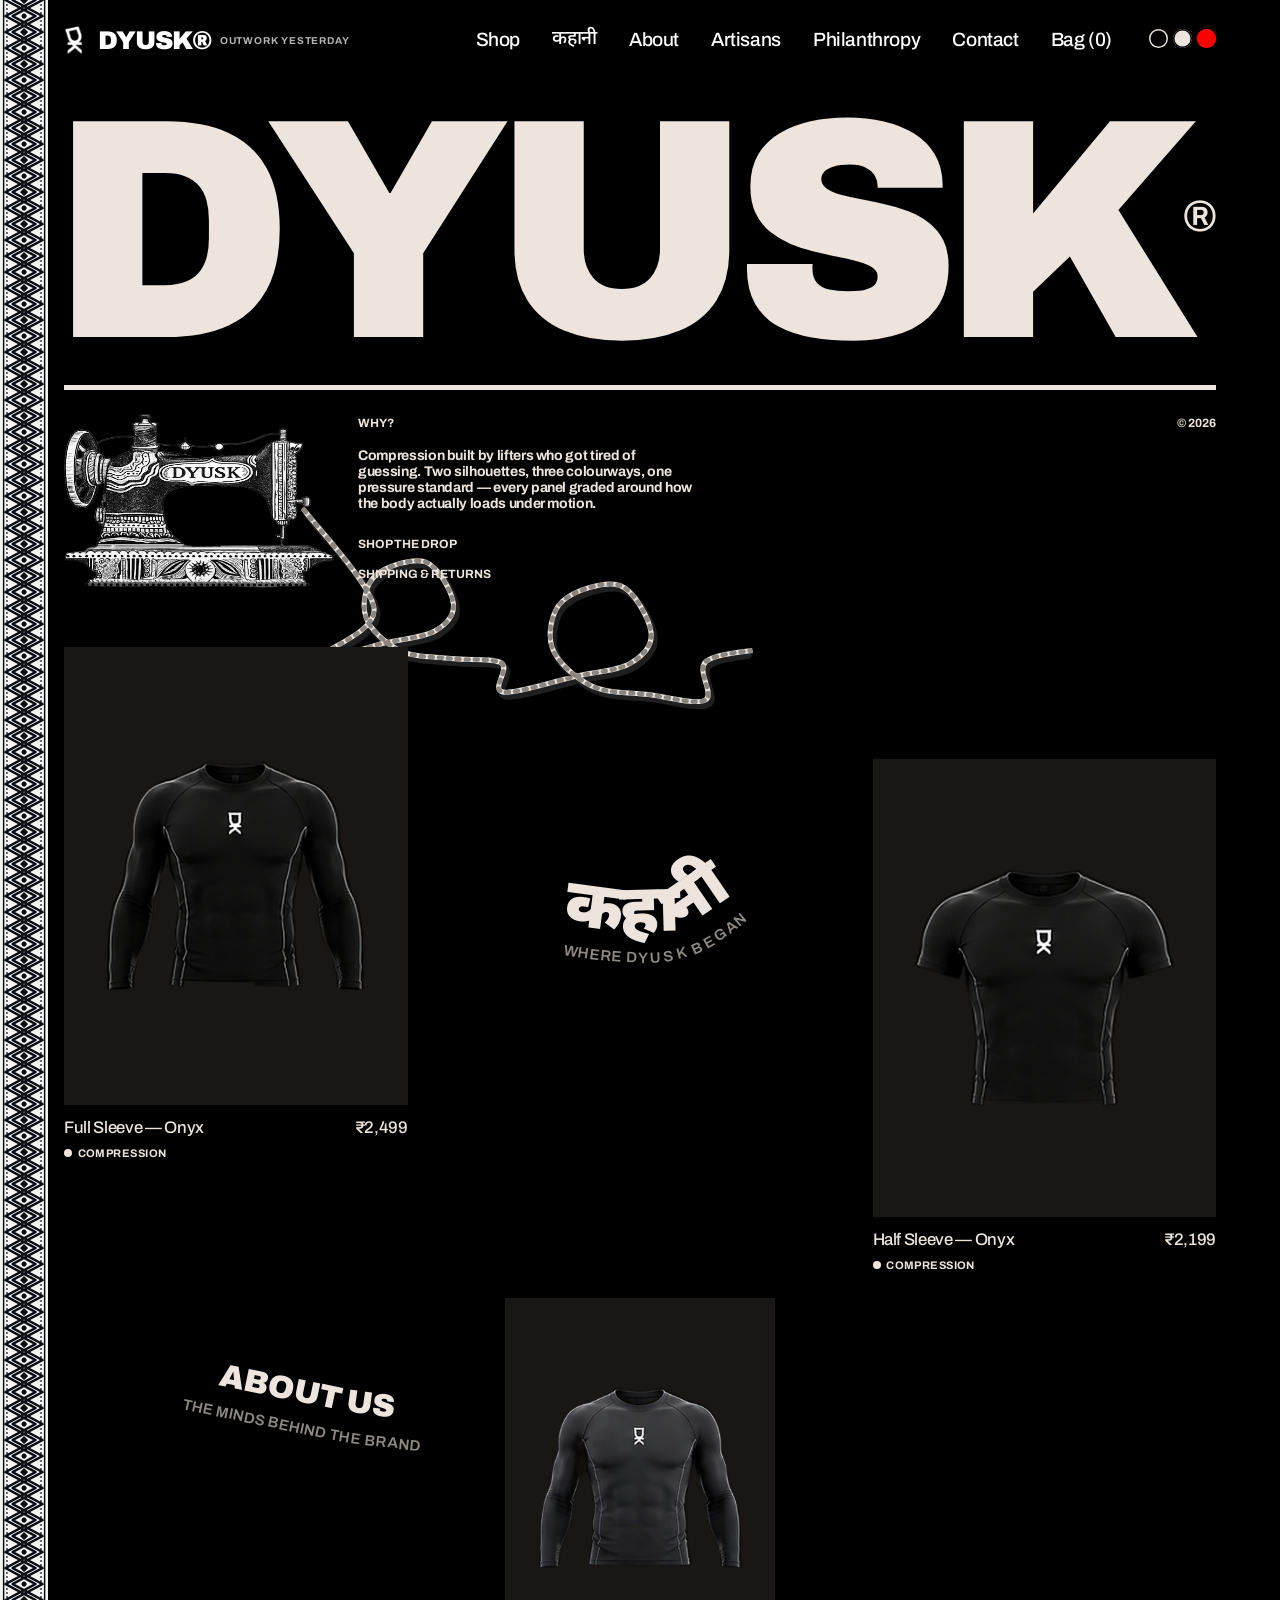
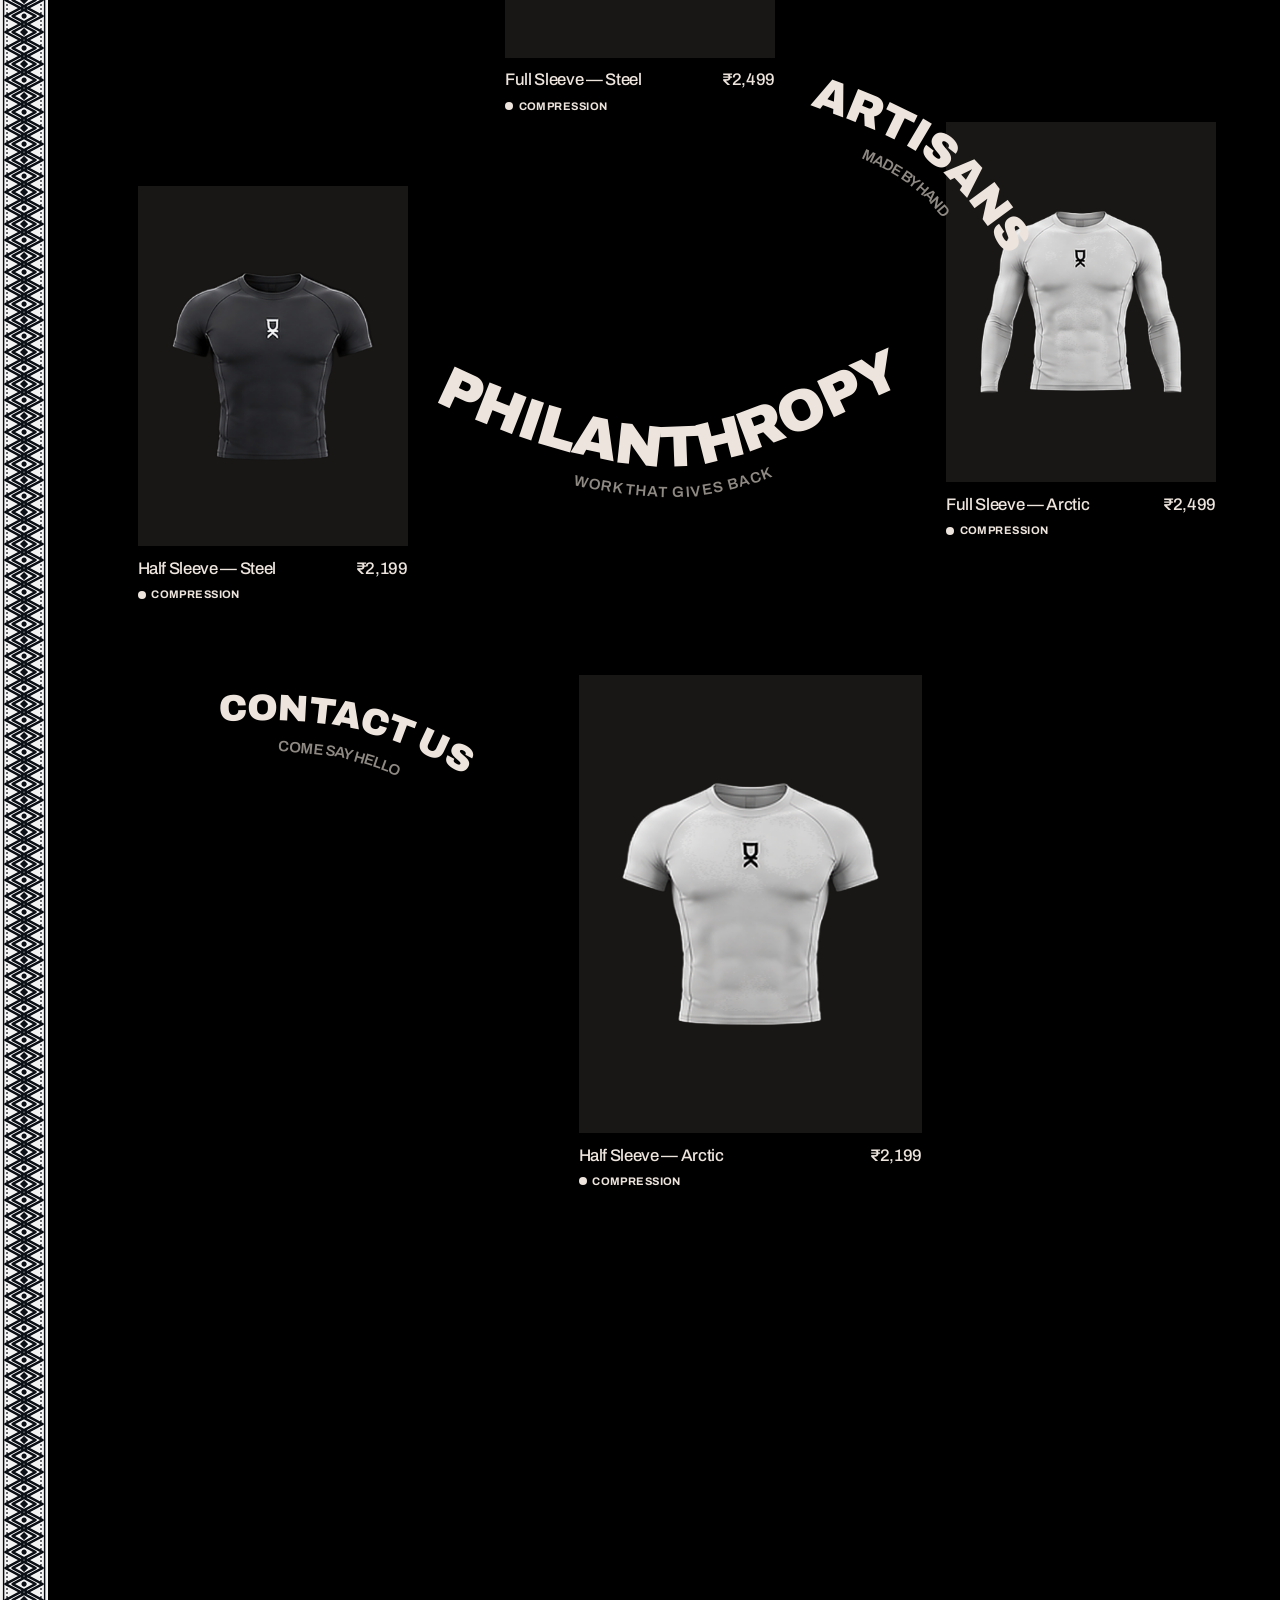
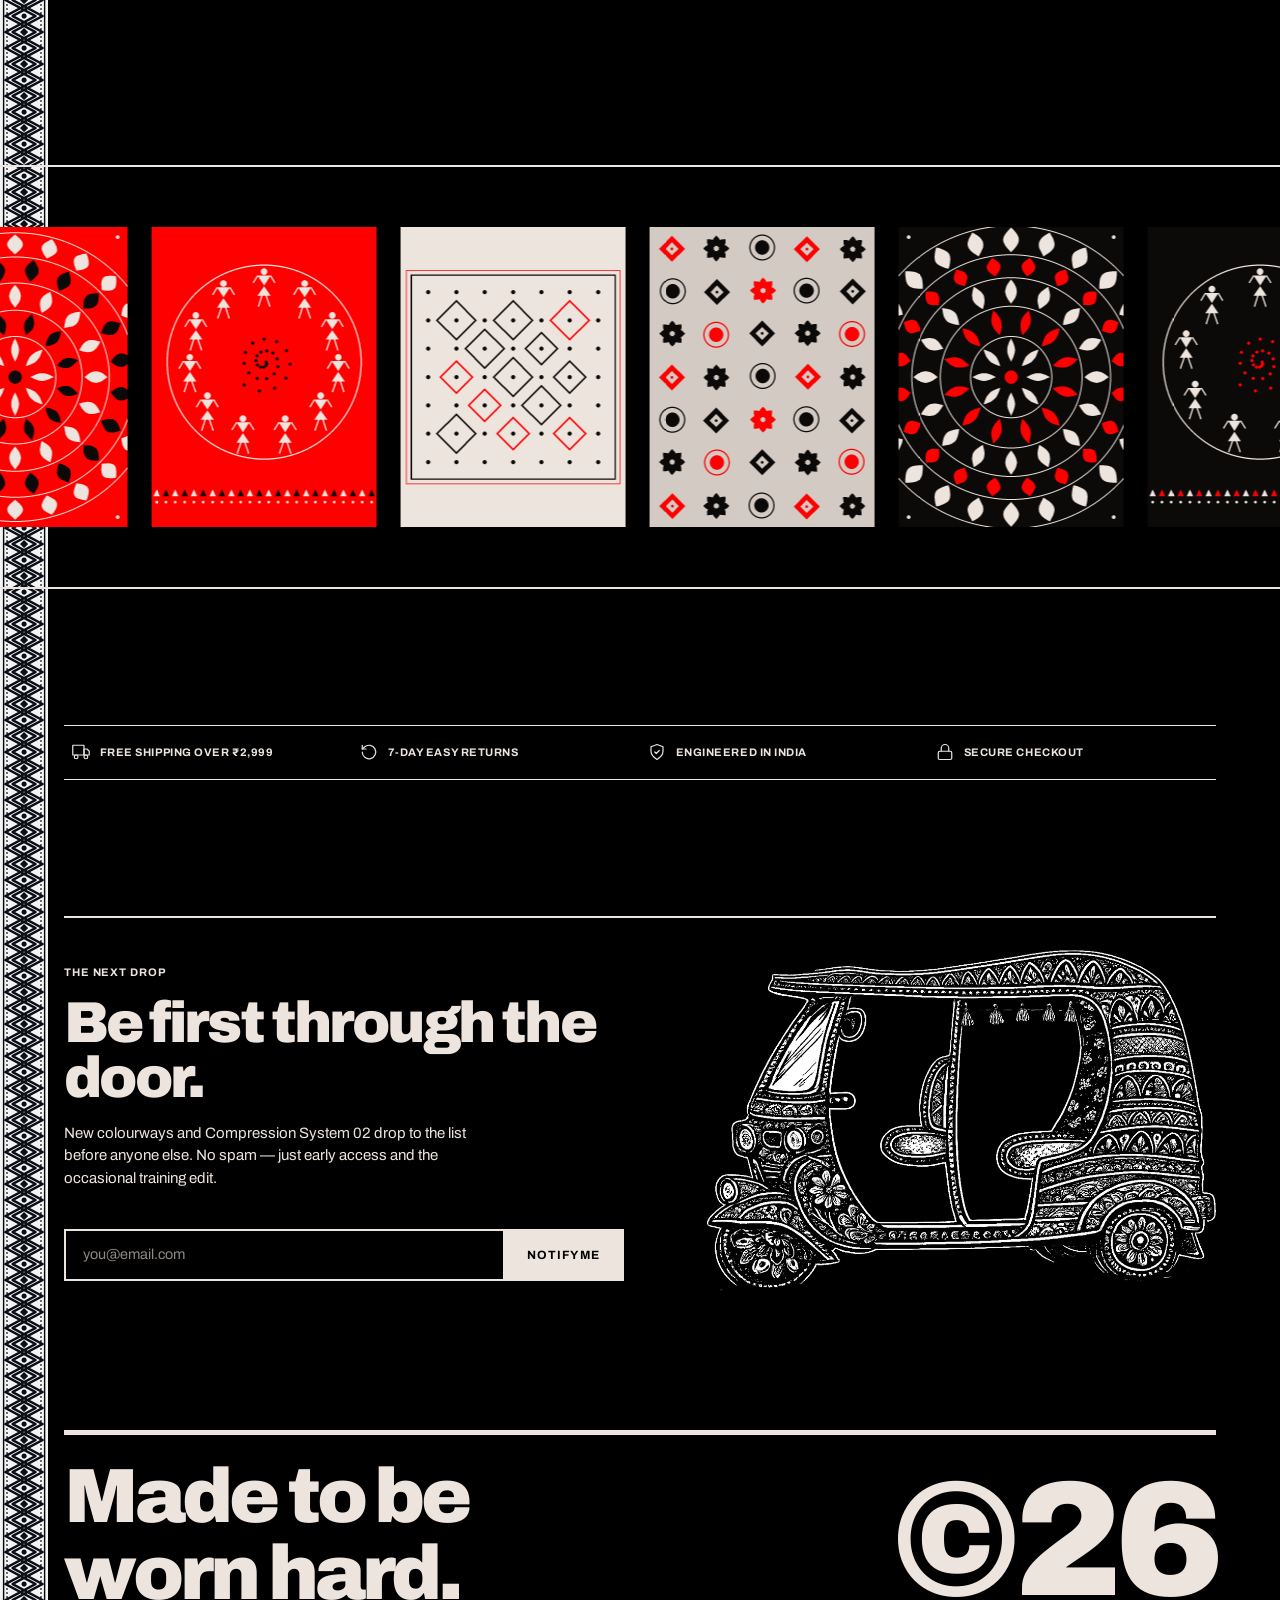
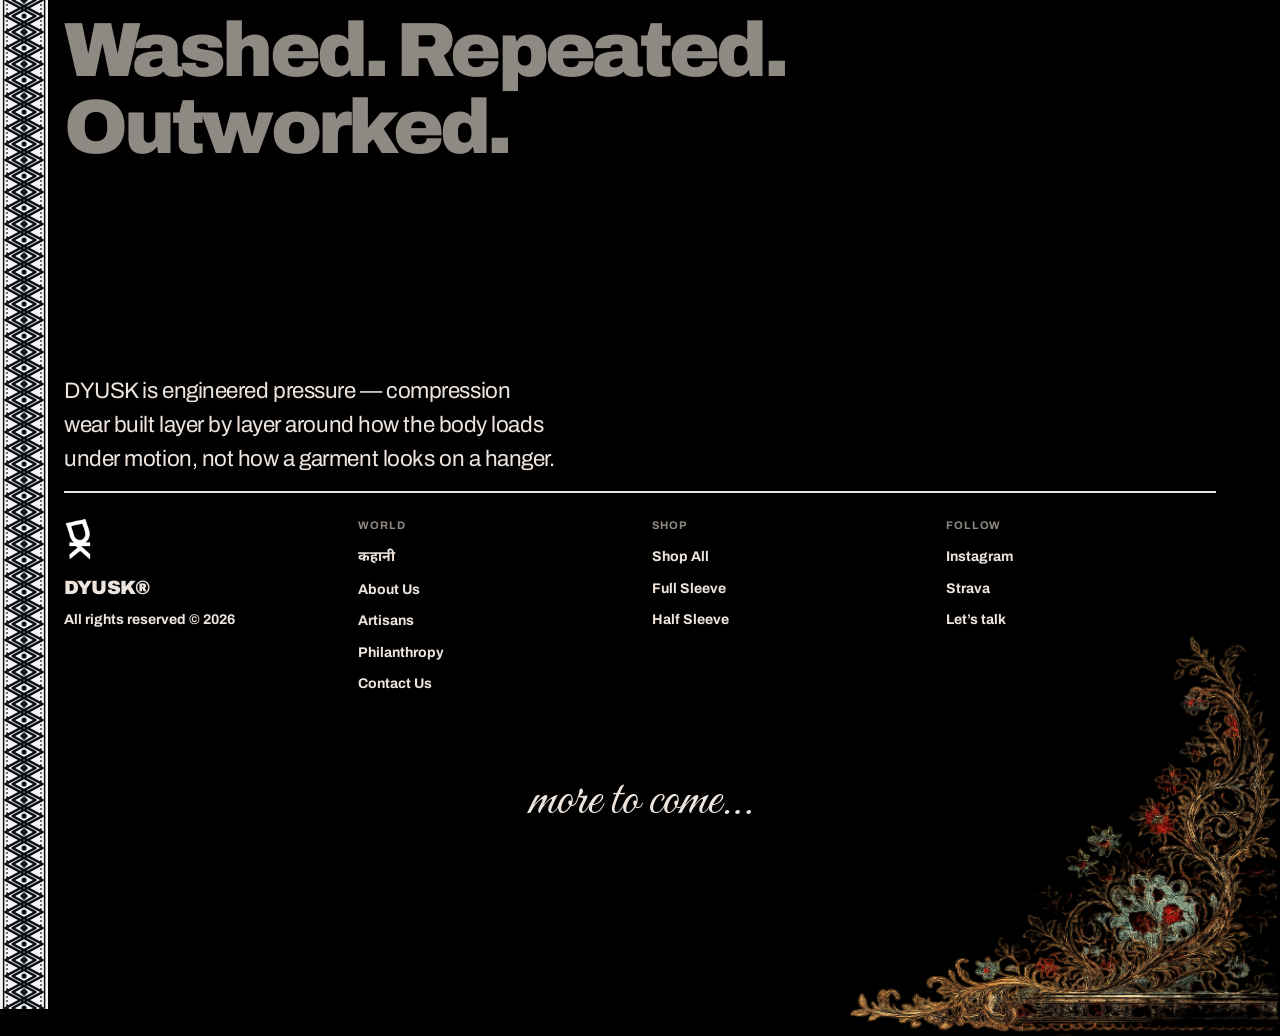
==== commit c5be3eba: "Default to dark theme, add kahani milestones reel + homepage caption decks - Site now opens in the b" ====
--- a/index.html
+++ b/index.html
@@ -7,7 +7,7 @@
 <script>
 (function(){
   try{
-    var t = localStorage.getItem('dyusk-theme');
+    var t = localStorage.getItem('dyusk-theme') || 'dark';
     if(t === 'dark' || t === 'red'){
       document.documentElement.setAttribute('data-theme', t);
     }
@@ -93,6 +93,11 @@
   <a href="artisans.html"><text class="tlabel" text-anchor="middle"><textPath href="#labelPath" startOffset="38%">ARTISANS</textPath></text></a>
   <a href="philanthropy.html"><text class="tlabel" text-anchor="middle"><textPath href="#labelPath" startOffset="55%">PHILANTHROPY</textPath></text></a>
   <a href="contact.html"><text class="tlabel" text-anchor="middle"><textPath href="#labelPath" startOffset="70%">CONTACT US</textPath></text></a>
+  <text class="tcap" text-anchor="middle"><textPath href="#labelPath" startOffset="5%">Where DYUSK began</textPath></text>
+  <text class="tcap" text-anchor="middle"><textPath href="#labelPath" startOffset="24%">The minds behind the brand</textPath></text>
+  <text class="tcap" text-anchor="middle"><textPath href="#labelPath" startOffset="38%">Made by hand</textPath></text>
+  <text class="tcap" text-anchor="middle"><textPath href="#labelPath" startOffset="55%">Work that gives back</textPath></text>
+  <text class="tcap" text-anchor="middle"><textPath href="#labelPath" startOffset="70%">Come say hello</textPath></text>
 </svg>
 
 <section class="hero-brand" id="top">
--- a/assets/css/site.css
+++ b/assets/css/site.css
@@ -20,6 +20,7 @@
   --ease:cubic-bezier(.87,0,.13,1);
   --ease-out:cubic-bezier(.19,1,.22,1);
   --gut:16px;
+  --gap-sec:8.5rem;
   --font:'Archivo','Helvetica Neue',Helvetica,Arial,sans-serif;
 }
 html[data-theme="dark"]{
@@ -38,6 +39,7 @@
   --sel-fg:#ffffff;
 }
 @media (min-width:1024px){ :root{ --gut:24px; } }
+@media (max-width:640px){ :root{ --gap-sec:5rem; } }
 
 /* ---------- base ---------- */
 *,*::before,*::after{ box-sizing:border-box; margin:0; padding:0; }
@@ -97,25 +99,30 @@
   position:fixed; top:0; left:0; right:0; z-index:60;
   display:flex; align-items:center; justify-content:space-between;
   padding:26px var(--gut);
-  color:#fff; mix-blend-mode:difference;
-  transition:transform .5s var(--ease-out);
-}
+  color:#000;
+  transition:transform .5s var(--ease-out),color .4s ease;
+}
+/* white text on the dark + red themes, black on the cream theme */
+html[data-theme="dark"] #siteHeader,
+html[data-theme="red"] #siteHeader{ color:#fff; }
 /* logo mark lives OUTSIDE the blend-mode header so it never color-shifts
    over page content — tinted per theme instead */
 .brand-mark{
-  /* vertically centered on the header text line (text center sits ~37px down) */
-  position:fixed; top:16px; left:var(--gut); z-index:62; display:block;
+  /* centred on the wordmark line: wordmark centre sits ~40px down
+     (26px header pad-top + half the 1.6rem line box) */
+  position:fixed; top:25px; left:var(--gut); z-index:62; display:block;
 }
 .brand-mark img{
-  height:42px; width:auto;
-  filter:brightness(0); /* white source -> ink on cream */
+  height:30px; width:auto;
+  filter:brightness(0); /* white source -> ink on the cream theme */
   transition:filter .4s ease;
 }
+/* keep the mark white (its source colour) on the dark + red themes */
 html[data-theme="dark"] .brand-mark img,
 html[data-theme="red"] .brand-mark img{ filter:none; }
-#siteHeader .logo{ display:flex; align-items:center; gap:10px; margin-left:44px; }
+#siteHeader .logo{ display:flex; align-items:center; gap:9px; margin-left:34px; }
 #siteHeader .logo .brand{
-  font-size:1.4rem; font-weight:900; letter-spacing:-.04em; line-height:1;
+  font-size:1.6rem; font-weight:900; letter-spacing:-.04em; line-height:1;
 }
 #siteHeader .logo .tagline{
   font-size:.625rem; font-weight:700; letter-spacing:.08em; text-transform:uppercase;
@@ -137,16 +144,18 @@
   #siteHeader nav a,#siteHeader nav ul.nav-links button{ font-size:1.2rem; }
 }
 
-/* hamburger toggle — white bars ride the header's difference blend */
+/* hamburger toggle — black bars on the white header bar */
 .nav-toggle{
   display:flex; flex-direction:column; justify-content:center; align-items:flex-end;
   gap:6px; width:34px; height:34px; padding:0; margin-right:18px;
 }
 .nav-toggle span{
-  display:block; height:2px; width:27px; background:#fff; border-radius:2px;
+  display:block; height:2px; width:27px; background:#000; border-radius:2px;
   transition:transform .3s var(--ease-out), opacity .2s ease, width .3s var(--ease-out);
 }
 .nav-toggle span:nth-child(2){ width:20px; }
+html[data-theme="dark"] .nav-toggle span,
+html[data-theme="red"] .nav-toggle span{ background:#fff; }
 /* tablets keep the theme dots up top — nudge the toggle left to clear them */
 @media (min-width:768px) and (max-width:999px){ .nav-toggle{ margin-right:88px; } }
 @media (min-width:1000px){ .nav-toggle{ display:none; } }
@@ -282,12 +291,12 @@
 /* ---------- product grid (home) ---------- */
 .pgrid{
   display:grid; grid-template-columns:repeat(2,1fr);
-  gap:2.5rem 1rem; padding:0 var(--gut); margin-bottom:8.5rem;
+  gap:2.5rem 1rem; padding:0 var(--gut); margin-bottom:var(--gap-sec);
 }
 @media (min-width:1024px){ .pgrid{ grid-template-columns:repeat(4,1fr); gap:1.5rem; } }
 .pgrid-loose{
   display:grid; grid-template-columns:repeat(8,1fr);
-  gap:2.5rem 1.5rem; padding:0 var(--gut); margin-bottom:8.5rem;
+  gap:2.5rem 1.5rem; padding:0 var(--gut); margin-bottom:var(--gap-sec);
 }
 @media (min-width:768px){ .pgrid-loose{ grid-template-columns:repeat(16,1fr); } }
 .g-a{ grid-column:1 / span 5; }
@@ -345,7 +354,7 @@
 
 /* ---------- spec strip ---------- */
 .spec-strip{
-  margin:0 var(--gut) 8.5rem;
+  margin:0 var(--gut) var(--gap-sec);
   border-top:2px solid currentColor;
   display:grid; grid-template-columns:repeat(2,1fr);
 }
@@ -362,7 +371,7 @@
 }
 
 /* ---------- statement / cta band ---------- */
-.cta-band{ padding:0 var(--gut); margin-bottom:8.5rem; }
+.cta-band{ padding:0 var(--gut); margin-bottom:var(--gap-sec); }
 .cta-band h2{
   font-size:clamp(2.4rem,7.5vw,7rem); font-weight:900;
   letter-spacing:-.05em; line-height:.95; margin-bottom:2rem; text-wrap:balance;
@@ -377,7 +386,7 @@
 html[data-theme="red"] .cta-band .btn.solid:hover{ background:transparent; color:#fff; }
 
 /* ---------- art marquee (infinite scroll) ---------- */
-.art-band{ margin-bottom:8.5rem; }
+.art-band{ margin-bottom:var(--gap-sec); }
 .art-marquee{
   overflow:hidden;
   border-top:2px solid currentColor; border-bottom:2px solid currentColor;
@@ -397,7 +406,7 @@
 
 /* ---------- trust band ---------- */
 .trust-band{
-  margin:0 var(--gut) 8.5rem;
+  margin:0 var(--gut) var(--gap-sec);
   border-top:1px solid currentColor; border-bottom:1px solid currentColor;
   display:grid; grid-template-columns:repeat(2,1fr);
 }
@@ -409,7 +418,7 @@
 .tb-item svg{ width:18px; height:18px; flex:none; }
 
 /* ---------- newsletter ---------- */
-.newsletter{ padding:0 var(--gut); margin-bottom:8.5rem; }
+.newsletter{ padding:0 var(--gut); margin-bottom:var(--gap-sec); }
 .nl-inner{
   border-top:2px solid currentColor; padding-top:2rem;
   display:grid; gap:2rem;
@@ -419,7 +428,11 @@
   font-size:clamp(2rem,4.5vw,4rem); font-weight:900; letter-spacing:-.045em; line-height:.95;
 }
 .nl-copy p{ margin-top:1rem; max-width:46ch; }
-.nl-art{ width:min(100%,600px); height:auto; justify-self:end; }
+/* auto line-art is a white-on-transparent PNG, tinted to match the theme */
+.nl-art{ width:min(100%,600px); height:auto; justify-self:end;
+  filter:brightness(0); transition:filter .4s ease; }
+html[data-theme="dark"] .nl-art,
+html[data-theme="red"] .nl-art{ filter:none; }
 .nl-form{ display:flex; gap:0; border:2px solid var(--fg); margin-top:2.5rem; max-width:560px; }
 .nl-form input{
   flex:1; min-width:0; padding:.9em 1.2em;
@@ -509,12 +522,12 @@
 
 .shop-grid{
   display:grid; grid-template-columns:repeat(2,1fr);
-  gap:2.5rem 1rem; margin:0 var(--gut) 8.5rem;
+  gap:2.5rem 1rem; margin:0 var(--gut) var(--gap-sec);
 }
 @media (min-width:1024px){ .shop-grid{ grid-template-columns:repeat(4,1fr); gap:1.5rem; } }
 .cross-grid{
   display:grid; grid-template-columns:repeat(2,1fr);
-  gap:2.5rem 1rem; margin:0 var(--gut) 8.5rem;
+  gap:2.5rem 1rem; margin:0 var(--gut) var(--gap-sec);
 }
 @media (min-width:1024px){ .cross-grid{ grid-template-columns:repeat(3,1fr); gap:1.5rem; } }
 
@@ -575,7 +588,7 @@
 /* ============================================================
    PRODUCT DETAIL PAGE
    ============================================================ */
-.product-detail{ padding:7.5rem var(--gut) 0; margin-bottom:8.5rem; }
+.product-detail{ padding:7.5rem var(--gut) 0; margin-bottom:var(--gap-sec); }
 .back-link{ display:inline-block; margin-bottom:1.5rem; }
 .back-link:hover{ color:var(--muted); }
 .product-detail-grid{ display:grid; gap:2.5rem; }
@@ -805,7 +818,7 @@
 .page-head p{ max-width:52ch; letter-spacing:-.01em; font-size:1.05rem; }
 .page-head .section-tag{ margin-bottom:.6rem; }
 
-.story{ padding:0 var(--gut); margin-bottom:8.5rem; display:grid; gap:3rem; }
+.story{ padding:0 var(--gut); margin-bottom:var(--gap-sec); display:grid; gap:3rem; }
 .story-row{ border-top:1px solid currentColor; padding-top:1.4rem; display:grid; gap:1rem; }
 @media (min-width:768px){
   .story-row{ grid-template-columns:minmax(0,4fr) minmax(0,8fr); gap:1.5rem; }
@@ -818,6 +831,83 @@
   letter-spacing:-.04em; line-height:1; margin-bottom:.8rem; text-wrap:balance;
 }
 .sr-body p{ max-width:62ch; letter-spacing:-.01em; }
+
+/* ---------- milestones — scroll-driven 3D reel (kahani) ---------- */
+.miles{ position:relative; height:340vh; margin-bottom:var(--gap-sec); }
+.miles-track{
+  position:sticky; top:0; height:100vh;
+  display:flex; align-items:center; justify-content:center; overflow:hidden;
+}
+.miles-inner{ position:relative; width:100%; padding:0 var(--gut); }
+.miles-lead{
+  position:absolute; top:11vh; left:var(--gut); right:var(--gut);
+  display:flex; align-items:baseline; justify-content:space-between;
+  gap:1.2rem; pointer-events:none;
+}
+.miles-lead h2{
+  font-size:clamp(1.35rem,2.8vw,2.1rem); font-weight:900;
+  letter-spacing:-.04em; line-height:1; max-width:16ch; text-wrap:balance;
+}
+.miles-lead .section-tag{ flex:none; }
+.miles-reel{
+  position:relative; height:64vh; min-height:380px;
+  perspective:1500px; opacity:0; transition:opacity .6s var(--ease-out);
+}
+.miles.ready .miles-reel{ opacity:1; }
+.miles-line{
+  position:absolute; left:50%; top:50%; width:min(90vw,760px); height:1px;
+  transform:translate(-50%,-50%); background:currentColor; opacity:.16;
+  pointer-events:none;
+}
+.miles-plus{
+  position:absolute; top:50%; left:calc(50% + min(45vw,380px) - .6rem);
+  width:clamp(18px,2.6vw,28px); color:var(--accent);
+  transform:translate(-50%,-50%); pointer-events:none;
+}
+.miles-plus svg{ display:block; width:100%; height:auto; fill:currentColor; }
+.miles-list{
+  position:absolute; inset:0;
+  transform-style:preserve-3d; transform:translateZ(-300px);
+}
+.mile{
+  position:absolute; left:50%; top:50%; width:min(92vw,780px);
+  transform-origin:50% 50%; transform:translate(-50%,-50%);
+  color:var(--muted); will-change:transform,opacity;
+}
+.mile-t{
+  display:block; text-align:center; padding:0 3.2rem;
+  font-size:clamp(1.45rem,4.2vw,3rem); font-weight:900;
+  letter-spacing:-.04em; line-height:1.02; text-wrap:balance;
+}
+.mile-y{
+  position:absolute; top:50%; left:0; transform:translateY(-50%);
+  font-size:clamp(1rem,1.5vw,1.3rem); font-weight:900; letter-spacing:-.02em;
+  font-variant-numeric:tabular-nums;
+}
+.mile.on{ color:var(--fg); }
+.mile.on .mile-y{ color:var(--accent); }
+@media (max-width:640px){
+  .miles-plus{ display:none; }
+  .mile-t{ padding:0 2.6rem 0 3rem; }
+}
+/* reduced-motion / no-3D fallback: a flat stacked timeline */
+.miles.flat{ height:auto; margin-bottom:var(--gap-sec); }
+.miles.flat .miles-track{ position:static; height:auto; display:block; overflow:visible; }
+.miles.flat .miles-inner{ padding:0 var(--gut); }
+.miles.flat .miles-reel{ position:static; height:auto; min-height:0; perspective:none; opacity:1; }
+.miles.flat .miles-line,.miles.flat .miles-plus{ display:none; }
+.miles.flat .miles-lead{ position:static; margin-bottom:2.5rem; }
+.miles.flat .miles-list{
+  position:static; transform:none; transform-style:flat;
+  display:grid; gap:1.4rem;
+}
+.miles.flat .mile{
+  position:static; width:auto; transform:none; opacity:1; color:var(--fg);
+  display:grid; grid-template-columns:4.5rem 1fr; gap:1rem; align-items:baseline;
+  border-top:1px solid currentColor; padding-top:1.3rem;
+}
+.miles.flat .mile-t{ text-align:left; padding:0; font-size:clamp(1.4rem,3vw,2.2rem); }
+.miles.flat .mile-y{ position:static; transform:none; color:var(--accent); }
 
 .founder{ padding:0 var(--gut); margin-bottom:5rem; }
 .f-quote{
@@ -831,7 +921,7 @@
 
 /* contact */
 .contact-grid{
-  padding:0 var(--gut); margin-bottom:8.5rem;
+  padding:0 var(--gut); margin-bottom:var(--gap-sec);
   display:grid; gap:3rem;
 }
 @media (min-width:900px){ .contact-grid{ grid-template-columns:minmax(0,7fr) minmax(0,4fr); gap:4rem; } }
@@ -882,7 +972,7 @@
 
 .scatter{
   display:grid; grid-template-columns:repeat(8,1fr);
-  gap:3.5rem 1rem; padding:0 var(--gut); margin-bottom:8.5rem;
+  gap:3.5rem 1rem; padding:0 var(--gut); margin-bottom:var(--gap-sec);
   align-items:start;
 }
 .sc-link{
@@ -918,7 +1008,7 @@
   .sc-item.t6{ grid-column:8/13; grid-row:4; }
 }
 
-.quote-band{ padding:2rem var(--gut); margin-bottom:8.5rem; text-align:center; }
+.quote-band{ padding:2rem var(--gut); margin-bottom:var(--gap-sec); text-align:center; }
 .script-quote{
   font-family:var(--script); font-weight:400;
   font-size:clamp(3rem,8.5vw,8rem); line-height:1.1;
@@ -994,3 +1084,8 @@
 #threadLabels .tlabel[lang="hi"]{ font-family:'Noto Sans Devanagari',var(--font); }
 #threadLabels a:hover .tlabel,
 #threadLabels a:focus-visible .tlabel{ fill:var(--accent); }
+/* newspaper-style caption that rides just under each page-word */
+#threadLabels .tcap{
+  font-family:var(--font); font-weight:600; letter-spacing:.01em;
+  text-transform:uppercase; fill:var(--muted);
+}
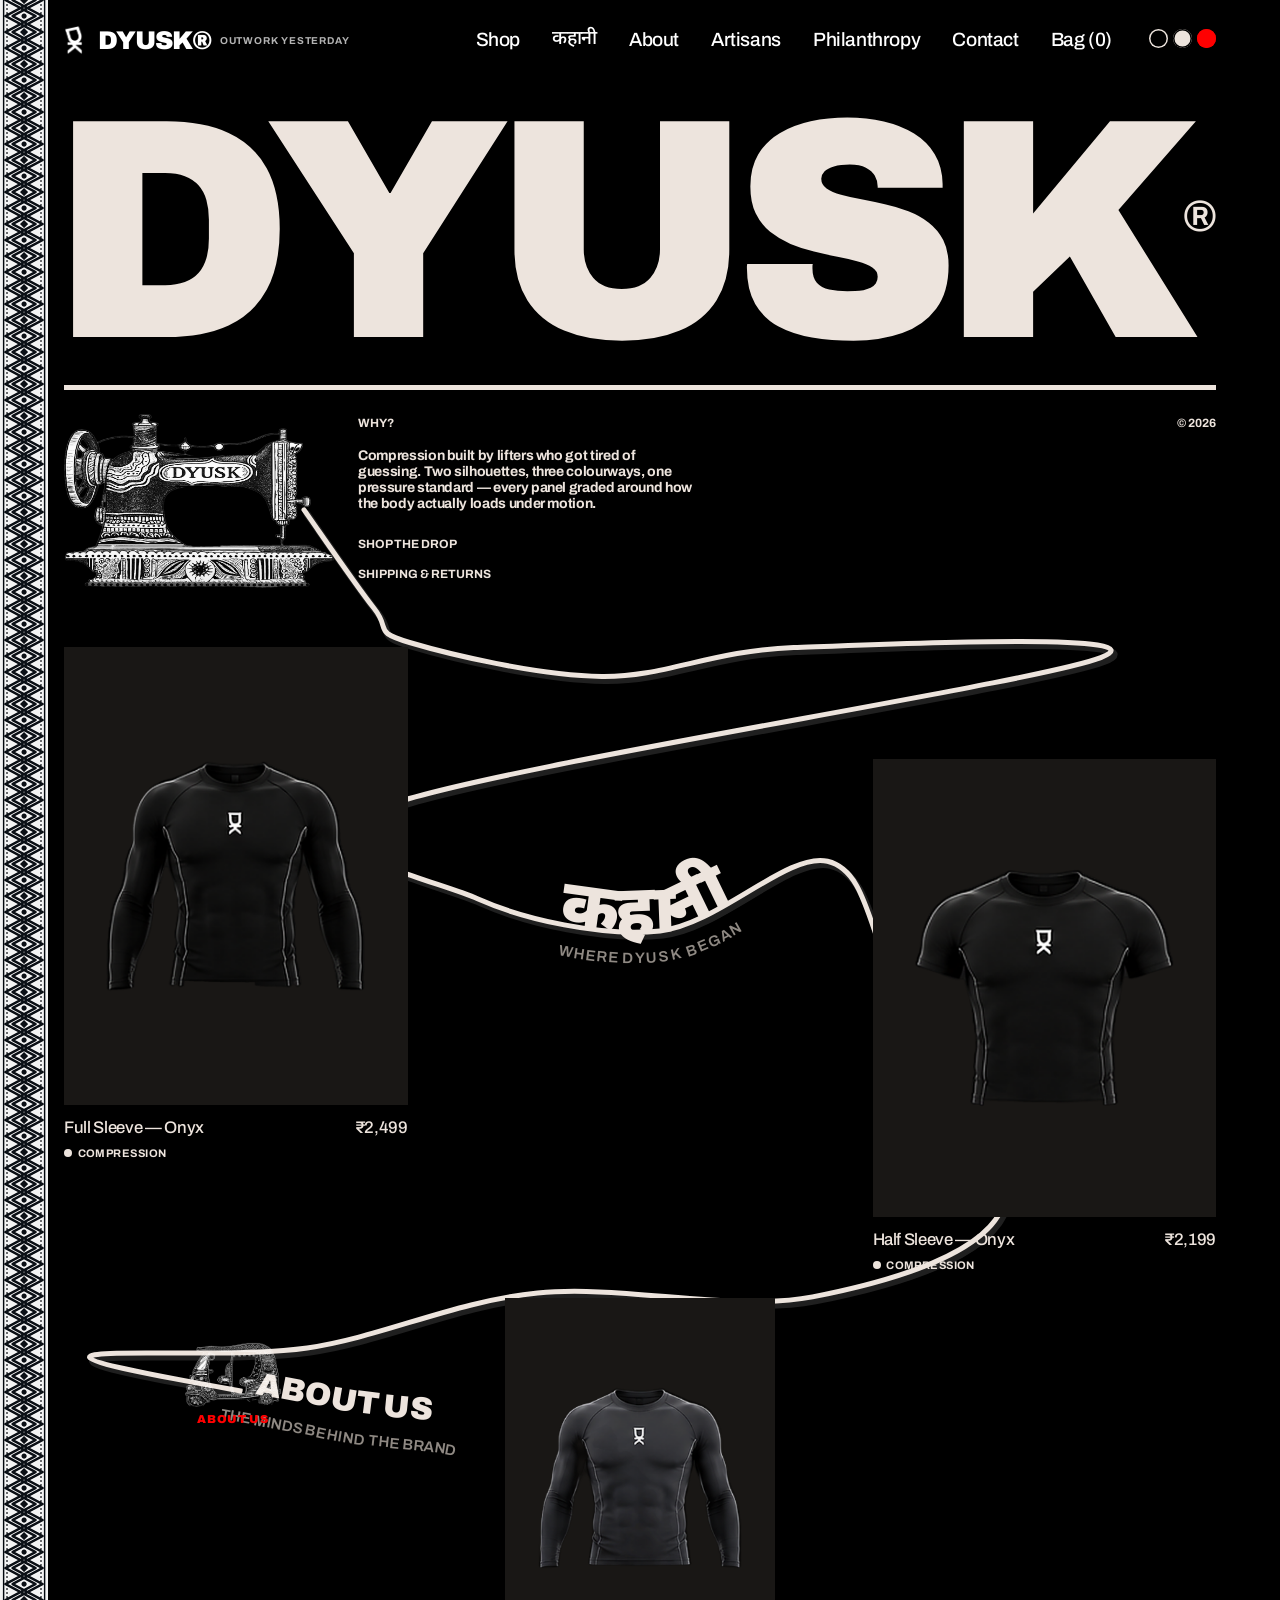
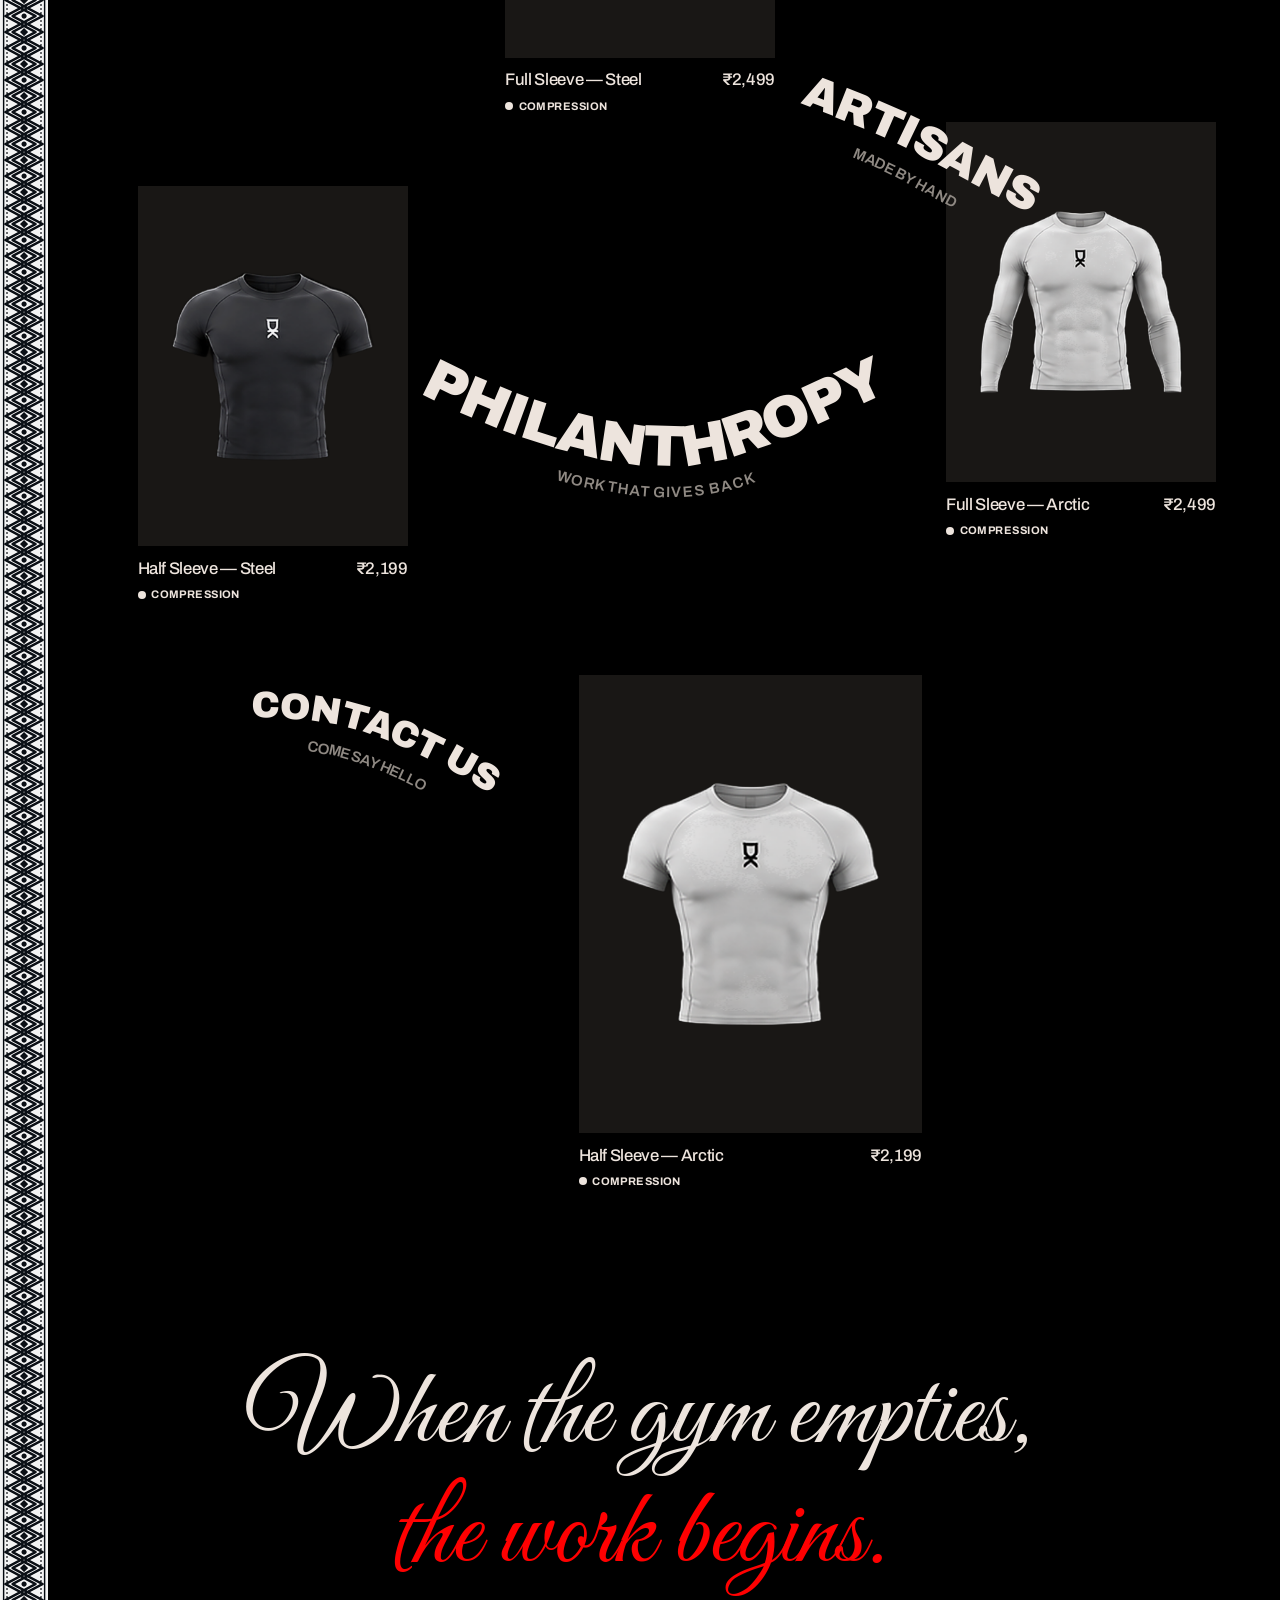
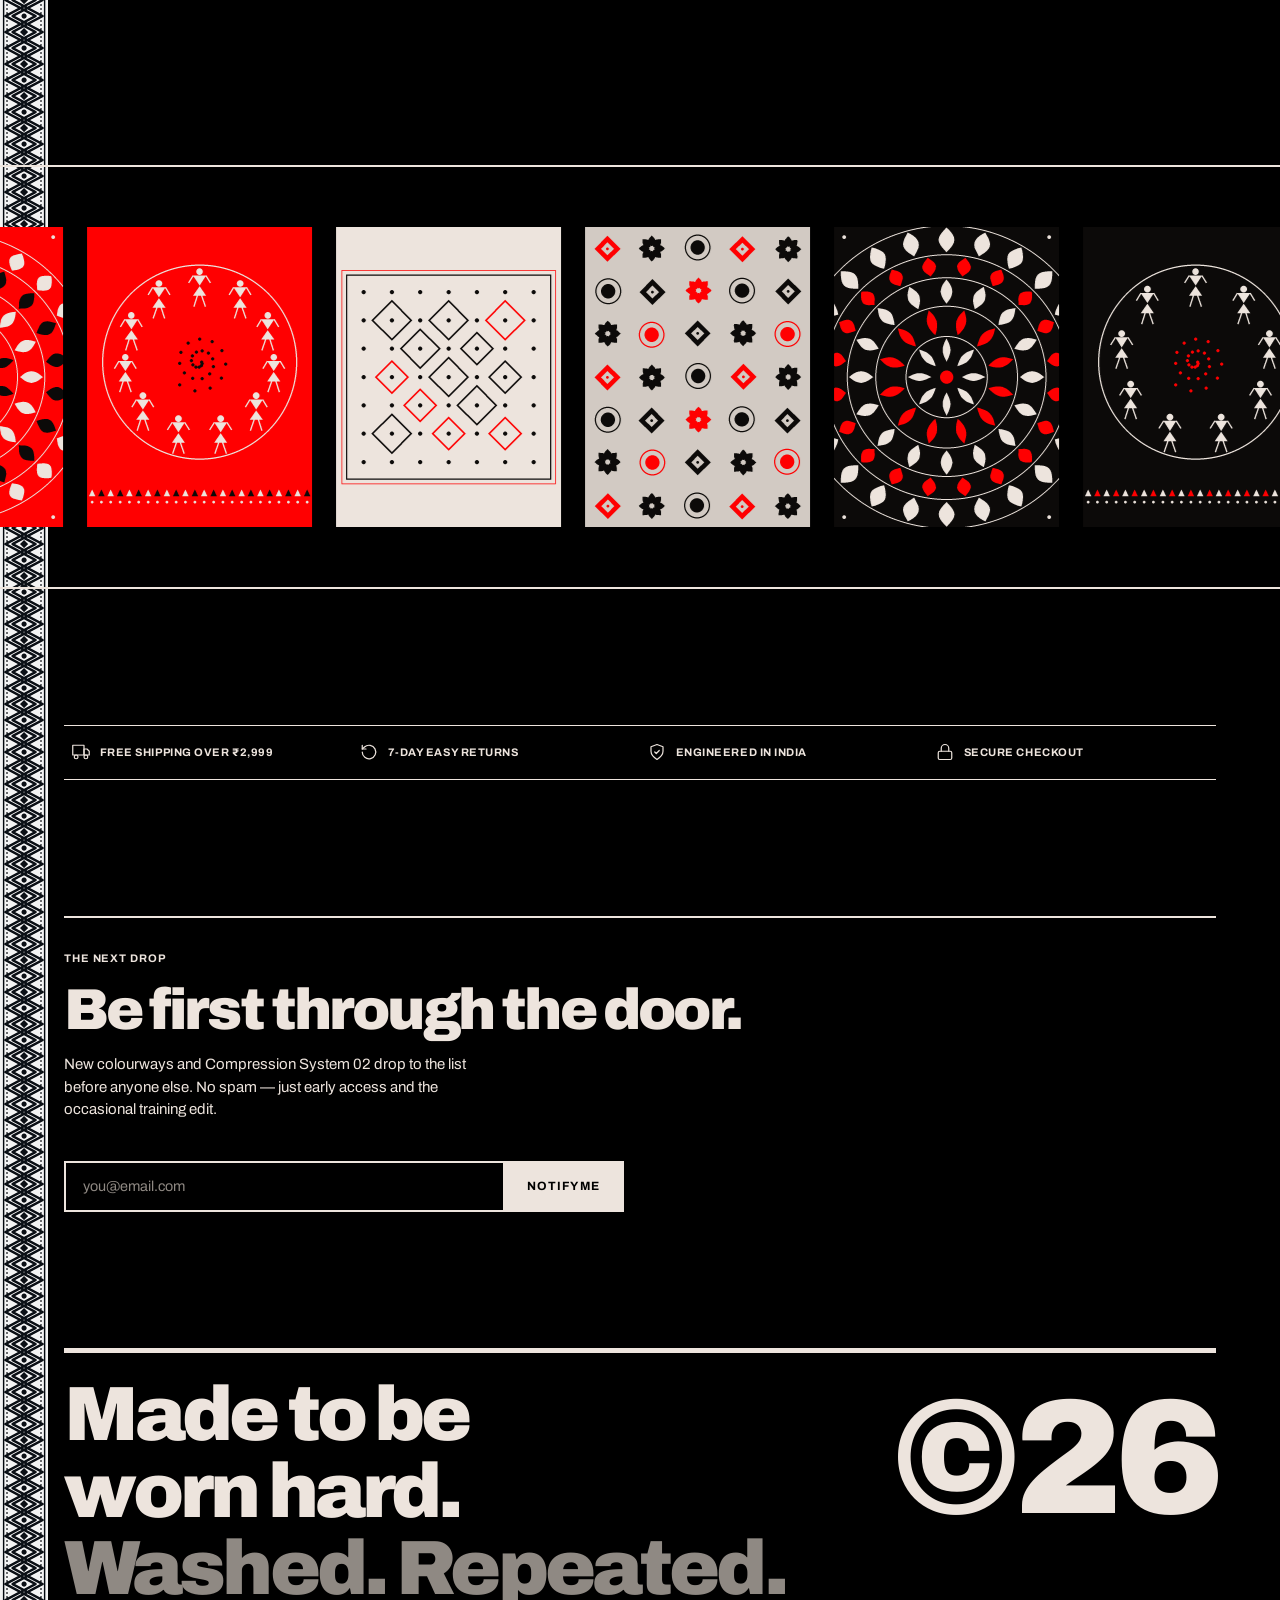
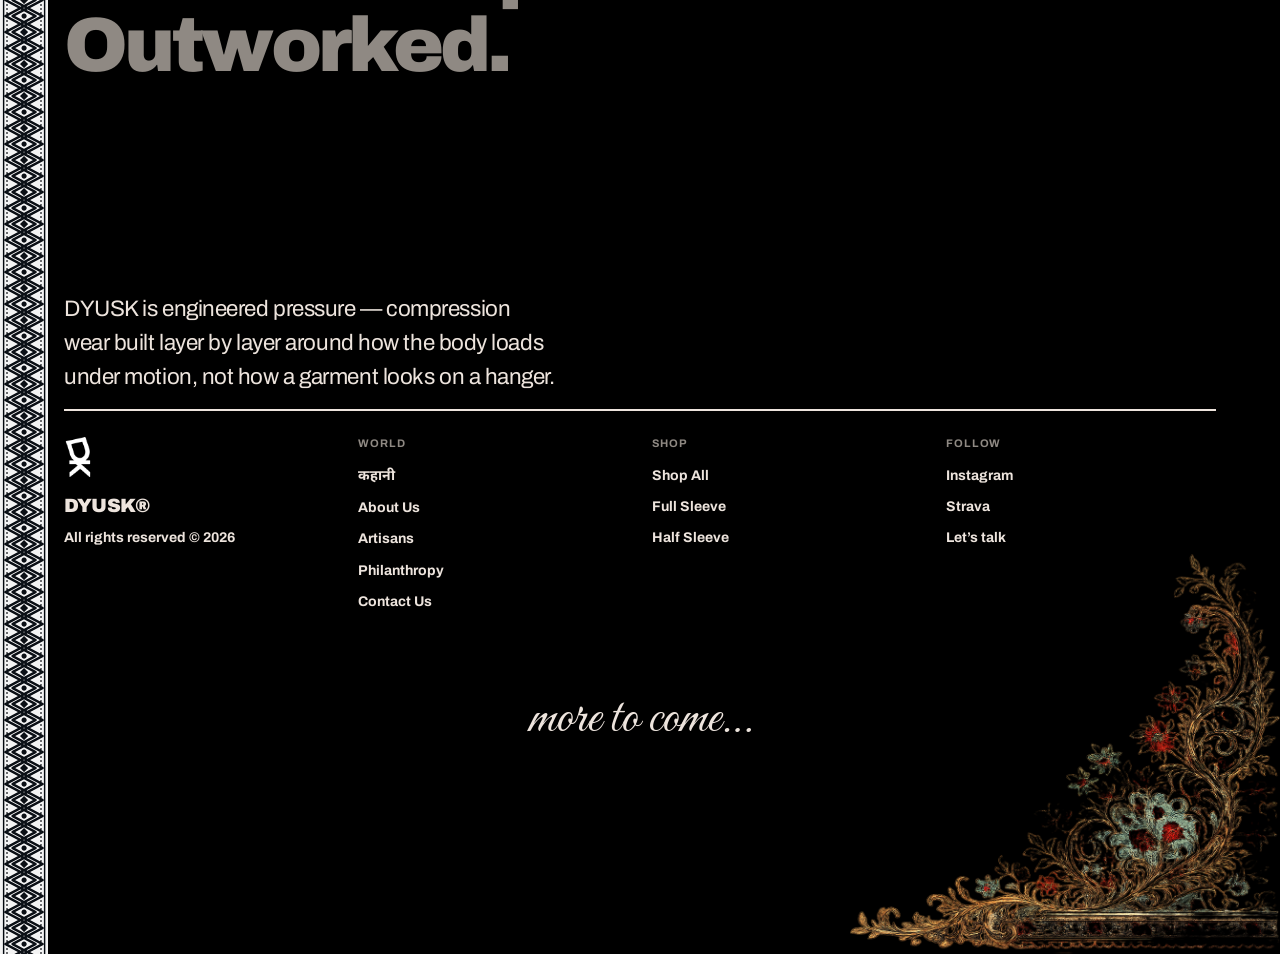
==== commit 8e51a764: "Auto rickshaw drives the homepage thread-track - Removed the static auto from the newsletter (now si" ====
--- a/index.html
+++ b/index.html
@@ -100,6 +100,11 @@
   <text class="tcap" text-anchor="middle"><textPath href="#labelPath" startOffset="70%">Come say hello</textPath></text>
 </svg>
 
+<div id="threadAuto" aria-hidden="true">
+  <img src="assets/rickshaw.png" alt=""/>
+  <span class="ta-label"></span>
+</div>
+
 <section class="hero-brand" id="top">
   <div class="wordmark">DYUSK<sup>&#174;</sup></div>
   <div class="rule-5"></div>
@@ -213,7 +218,6 @@
         <button class="btn solid" type="submit">Notify Me</button>
       </form>
     </div>
-    <img class="nl-art" src="assets/rickshaw.png" alt="DYUSK auto rickshaw artwork &#8212; Horn OK Please" loading="lazy"/>
   </div>
 </section>
 
--- a/assets/css/site.css
+++ b/assets/css/site.css
@@ -423,7 +423,7 @@
   border-top:2px solid currentColor; padding-top:2rem;
   display:grid; gap:2rem;
 }
-@media (min-width:900px){ .nl-inner{ grid-template-columns:1.2fr 1fr; align-items:center; } }
+@media (min-width:900px){ .nl-inner{ grid-template-columns:minmax(0,760px); } }
 .nl-copy h2{
   font-size:clamp(2rem,4.5vw,4rem); font-weight:900; letter-spacing:-.045em; line-height:.95;
 }
@@ -908,6 +908,131 @@
 }
 .miles.flat .mile-t{ text-align:left; padding:0; font-size:clamp(1.4rem,3vw,2.2rem); }
 .miles.flat .mile-y{ position:static; transform:none; color:var(--accent); }
+
+/* ============================================================
+   KAHANI — vintage newspaper front page ("The DYUSK Gazette").
+   Theme-aware: paper = --bg, ink = --fg, red = --accent.
+   ============================================================ */
+.gazette{
+  max-width:1120px; margin:0 auto var(--gap-sec); padding:7.5rem var(--gut) 0;
+  color:var(--fg); font-family:Georgia,'Times New Roman',serif;
+}
+.gz-ink{ filter:brightness(0); transition:filter .4s ease; }
+html[data-theme="dark"] .gz-ink,
+html[data-theme="red"] .gz-ink{ filter:none; }
+.gz-photo{ filter:grayscale(1) contrast(1.06); }
+
+/* ---- masthead ---- */
+.gz-mast{ border-bottom:5px double var(--fg); padding-bottom:.9rem; margin-bottom:1.4rem; }
+.gz-top{
+  display:flex; justify-content:space-between; align-items:center; gap:1rem; flex-wrap:wrap;
+  font-family:var(--font); font-size:.66rem; font-weight:700; letter-spacing:.14em;
+  text-transform:uppercase; padding-bottom:.55rem; margin-bottom:1rem;
+  border-bottom:1px solid var(--fg);
+}
+.gz-top .gz-ed{ color:var(--accent); letter-spacing:.1em; }
+.gz-top .hi,.gz-ed .hi{ font-family:'Noto Sans Devanagari',var(--font); }
+.gz-title{ display:grid; grid-template-columns:1fr auto 1fr; align-items:center; gap:1rem; }
+.gz-emblem{ justify-self:start; }
+.gz-emblem img{ height:46px; width:auto; display:block; }
+.gz-name{
+  font-family:'Playfair Display',Georgia,serif; font-weight:900; text-align:center;
+  font-size:clamp(1.9rem,6vw,4.6rem); line-height:.92; letter-spacing:-.01em; text-wrap:balance;
+}
+.gz-name .hi{ font-family:'Noto Sans Devanagari',serif; font-weight:900; color:var(--accent); }
+.gz-price{
+  justify-self:end; text-align:center; font-family:var(--font); font-size:.62rem;
+  font-weight:700; text-transform:uppercase; letter-spacing:.06em; line-height:1.2;
+  border:2px solid var(--accent); color:var(--accent); border-radius:50%;
+  width:58px; height:58px; display:flex; flex-direction:column; justify-content:center; align-items:center;
+}
+.gz-price b{ font-size:.58rem; }
+.gz-strap{
+  text-align:center; font-family:var(--font); font-weight:700; font-size:.72rem;
+  letter-spacing:.14em; text-transform:uppercase; margin-top:.9rem;
+  border-top:1px solid var(--fg); border-bottom:1px solid var(--fg); padding:.45rem 0;
+}
+
+/* ---- lead headline ---- */
+.gz-lead{ text-align:center; margin-bottom:1.4rem; }
+.gz-head{
+  font-family:'Playfair Display',Georgia,serif; font-weight:900; text-transform:uppercase;
+  font-size:clamp(3.2rem,15vw,9.5rem); line-height:.82; letter-spacing:-.02em; text-wrap:balance;
+}
+.gz-head .red{ color:var(--accent); }
+.gz-head .it{ font-style:italic; }
+.gz-deck{
+  max-width:60ch; margin:1rem auto 0; font-style:italic;
+  font-size:clamp(1.02rem,1.7vw,1.3rem); line-height:1.4; text-wrap:balance;
+}
+
+/* ---- section bar (inverted chip + rule) ---- */
+.gz-secbar{ display:flex; align-items:center; gap:.9rem; margin:2.4rem 0 1.3rem; }
+.gz-secbar::after{ content:''; flex:1; border-top:3px double var(--fg); }
+.gz-secbar h2{
+  background:var(--fg); color:var(--bg); font-family:'Playfair Display',serif;
+  font-weight:900; font-style:italic; font-size:clamp(1.3rem,3vw,2rem);
+  padding:.08em .5em; letter-spacing:.01em;
+}
+.gz-secbar.alt h2{ background:var(--accent); color:#fff; }
+
+/* ---- article columns ---- */
+.gz-cols{ column-gap:2.2rem; }
+@media (min-width:600px){ .gz-cols{ column-count:2; } }
+@media (min-width:960px){ .gz-cols{ column-count:3; } }
+.gz-cols p{
+  font-size:.95rem; line-height:1.58; text-align:justify; hyphens:auto;
+  margin-bottom:.75rem;
+}
+.gz-cols h3{
+  font-family:'Playfair Display',serif; font-weight:900; font-size:1.12rem;
+  line-height:1.05; margin:.5rem 0 .45rem; break-after:avoid; text-transform:uppercase; letter-spacing:.005em;
+}
+.gz-first::first-letter{
+  float:left; font-family:'Playfair Display',serif; font-weight:900; color:var(--accent);
+  font-size:3.4em; line-height:.66; padding:.06em .1em 0 0;
+}
+.gz-pull{
+  break-inside:avoid; text-align:center !important; font-family:'Playfair Display',serif;
+  font-style:italic; font-weight:900; font-size:1.35rem; line-height:1.15;
+  border-top:2px solid var(--fg); border-bottom:2px solid var(--fg); padding:.7rem .2rem; margin:.7rem 0;
+  hyphens:none;
+}
+
+/* ---- figures / photos ---- */
+.gz-fig{
+  break-inside:avoid; margin:.2rem 0 1rem; border:1px solid var(--fg);
+  background:var(--tile);
+}
+.gz-fig img{ display:block; width:100%; height:auto; }
+.gz-fig.print img,.gz-fig .gz-sketch{ padding:.6rem; }
+.gz-sketch{ background:transparent; }
+.gz-fig figcaption{
+  font-style:italic; font-size:.76rem; line-height:1.3; padding:.4rem .5rem;
+  border-top:1px solid var(--fg);
+}
+
+/* ---- "now showing" ad box ---- */
+.gz-ad{
+  break-inside:avoid; border:2px solid var(--fg); padding:.8rem; margin:.4rem 0 1rem;
+  text-align:center;
+}
+.gz-ad-tag{
+  display:inline-block; background:var(--accent); color:#fff; font-family:var(--font);
+  font-weight:900; text-transform:uppercase; letter-spacing:.1em; font-size:.62rem;
+  padding:.2em .6em; margin-bottom:.6rem;
+}
+.gz-ad .gz-photo{ width:70%; margin:0 auto .5rem; display:block; background:var(--tile); }
+.gz-ad p{ text-align:center !important; font-size:.9rem; line-height:1.35; margin-bottom:.5rem; }
+.gz-ad-cta{
+  font-family:var(--font); font-weight:900; text-transform:uppercase; letter-spacing:.04em;
+  font-size:.8rem; border-bottom:2px solid var(--accent); color:var(--fg);
+}
+.gz-ad-cta:hover{ color:var(--accent); }
+
+/* ---- closing ornament ---- */
+.gz-rule-end{ border-top:5px double var(--fg); margin-top:1.6rem; padding-top:1rem; text-align:center; }
+.gz-rule-end img{ height:60px; width:auto; opacity:.9; }
 
 .founder{ padding:0 var(--gut); margin-bottom:5rem; }
 .f-quote{
@@ -1059,7 +1184,8 @@
 #threadLayer svg{ display:block; width:100%; height:100%; overflow:visible; }
 #threadLayer .thread-shadow{ stroke:var(--thread-sh); }
 #threadLayer .thread-core{ stroke:var(--thread); transition:stroke .4s ease; }
-#threadLayer .thread-ply{ stroke:var(--thread-ply); transition:stroke .4s ease; }
+/* dashed "stitch" strand hidden — the thread now reads as one clean line */
+#threadLayer .thread-ply{ display:none; }
 
 /* when the left rail is on the page, push the content gutter clear of it */
 @media (min-width:900px){
@@ -1077,6 +1203,26 @@
   .scatter .sc-link{ display:none; }
 }
 #threadLabels a{ pointer-events:auto; }
+
+/* the auto rickshaw that drives along the thread-track as you scroll,
+   spooling the thread out behind it, with the section written under it */
+#threadAuto{
+  position:absolute; top:0; left:0; z-index:3; display:none;
+  pointer-events:none; opacity:0; transition:opacity .4s ease; will-change:transform;
+}
+@media (min-width:900px){ #threadAuto{ display:block; } }
+#threadAuto.on{ opacity:1; }
+#threadAuto img{
+  display:block; width:96px; height:auto; margin:0 auto;
+  filter:brightness(0); transition:filter .4s ease;
+}
+html[data-theme="dark"] #threadAuto img,
+html[data-theme="red"] #threadAuto img{ filter:none; }
+#threadAuto .ta-label{
+  display:block; margin-top:3px; text-align:center; white-space:nowrap;
+  font-family:'Archivo','Noto Sans Devanagari',sans-serif; font-weight:900;
+  text-transform:uppercase; letter-spacing:.06em; font-size:.72rem; color:var(--accent);
+}
 #threadLabels .tlabel{
   font-family:var(--font); font-weight:900; letter-spacing:-.02em;
   fill:var(--fg); transition:fill .25s ease;
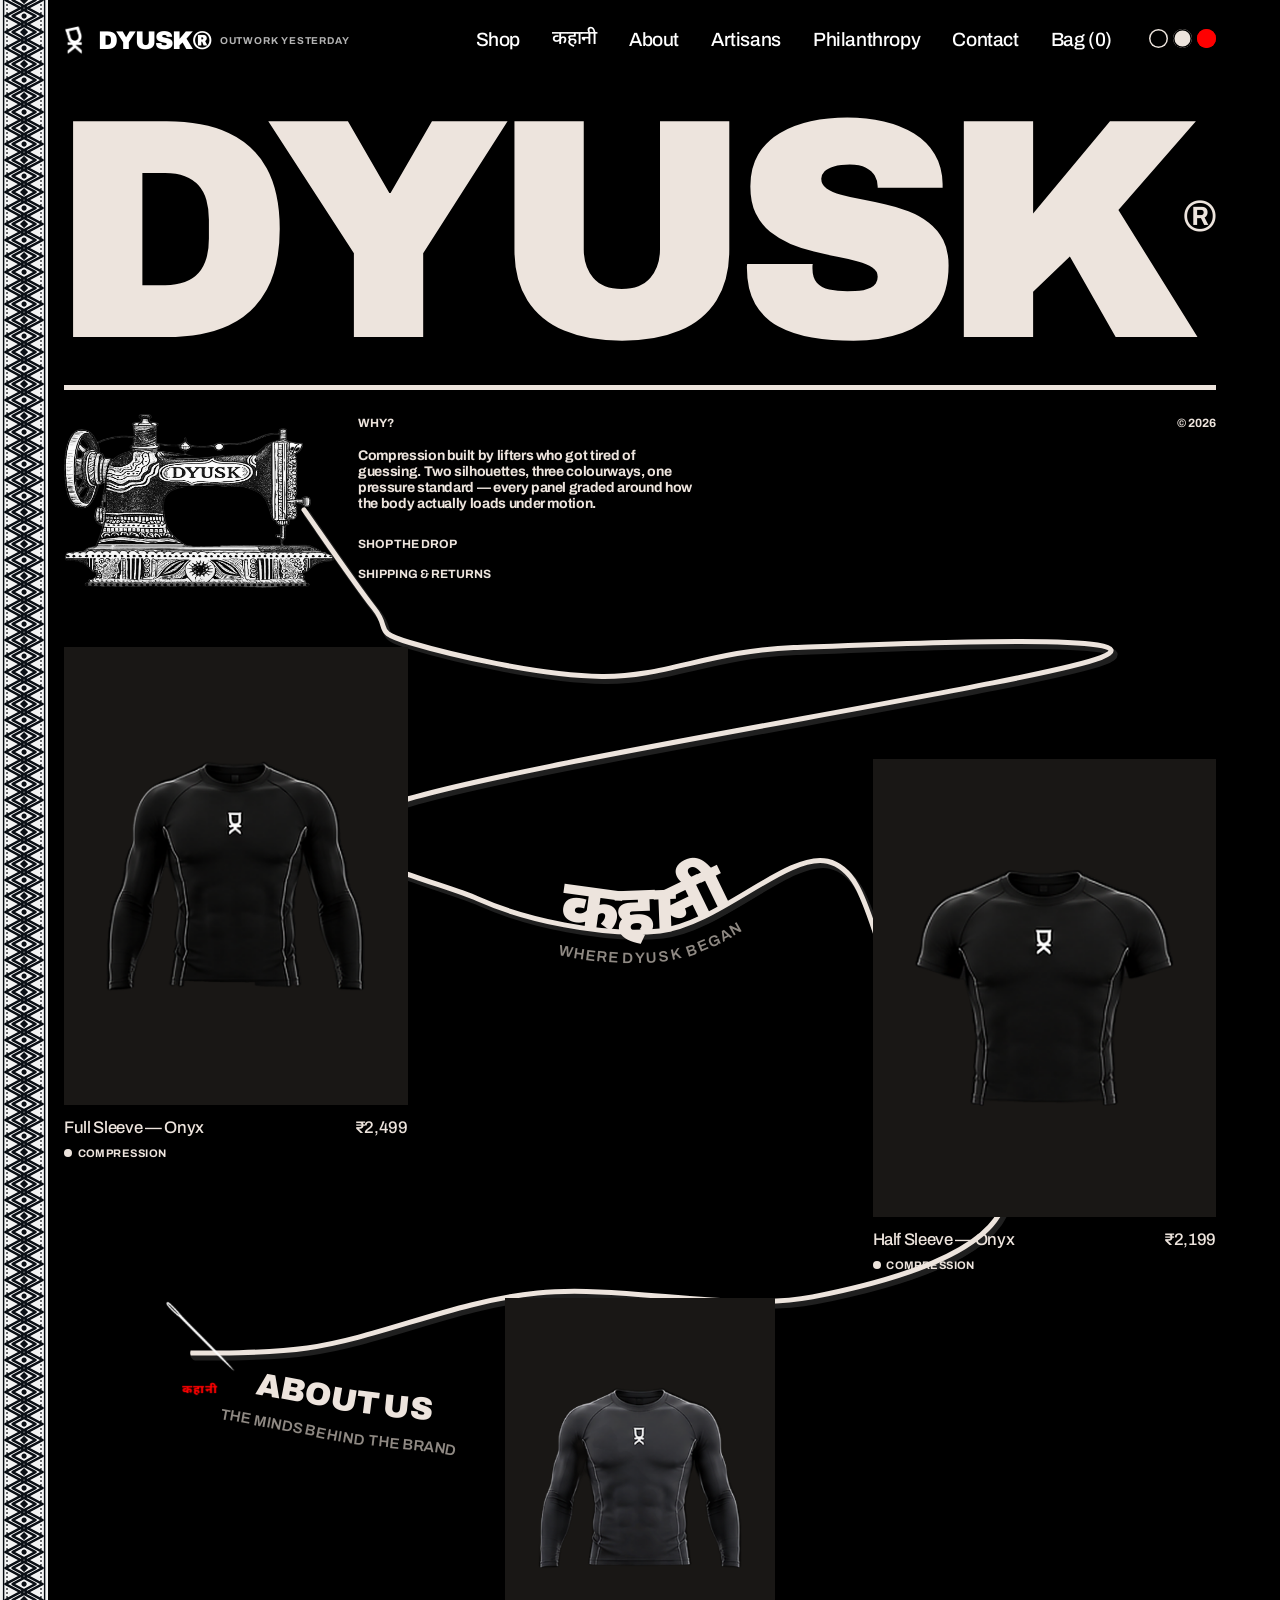
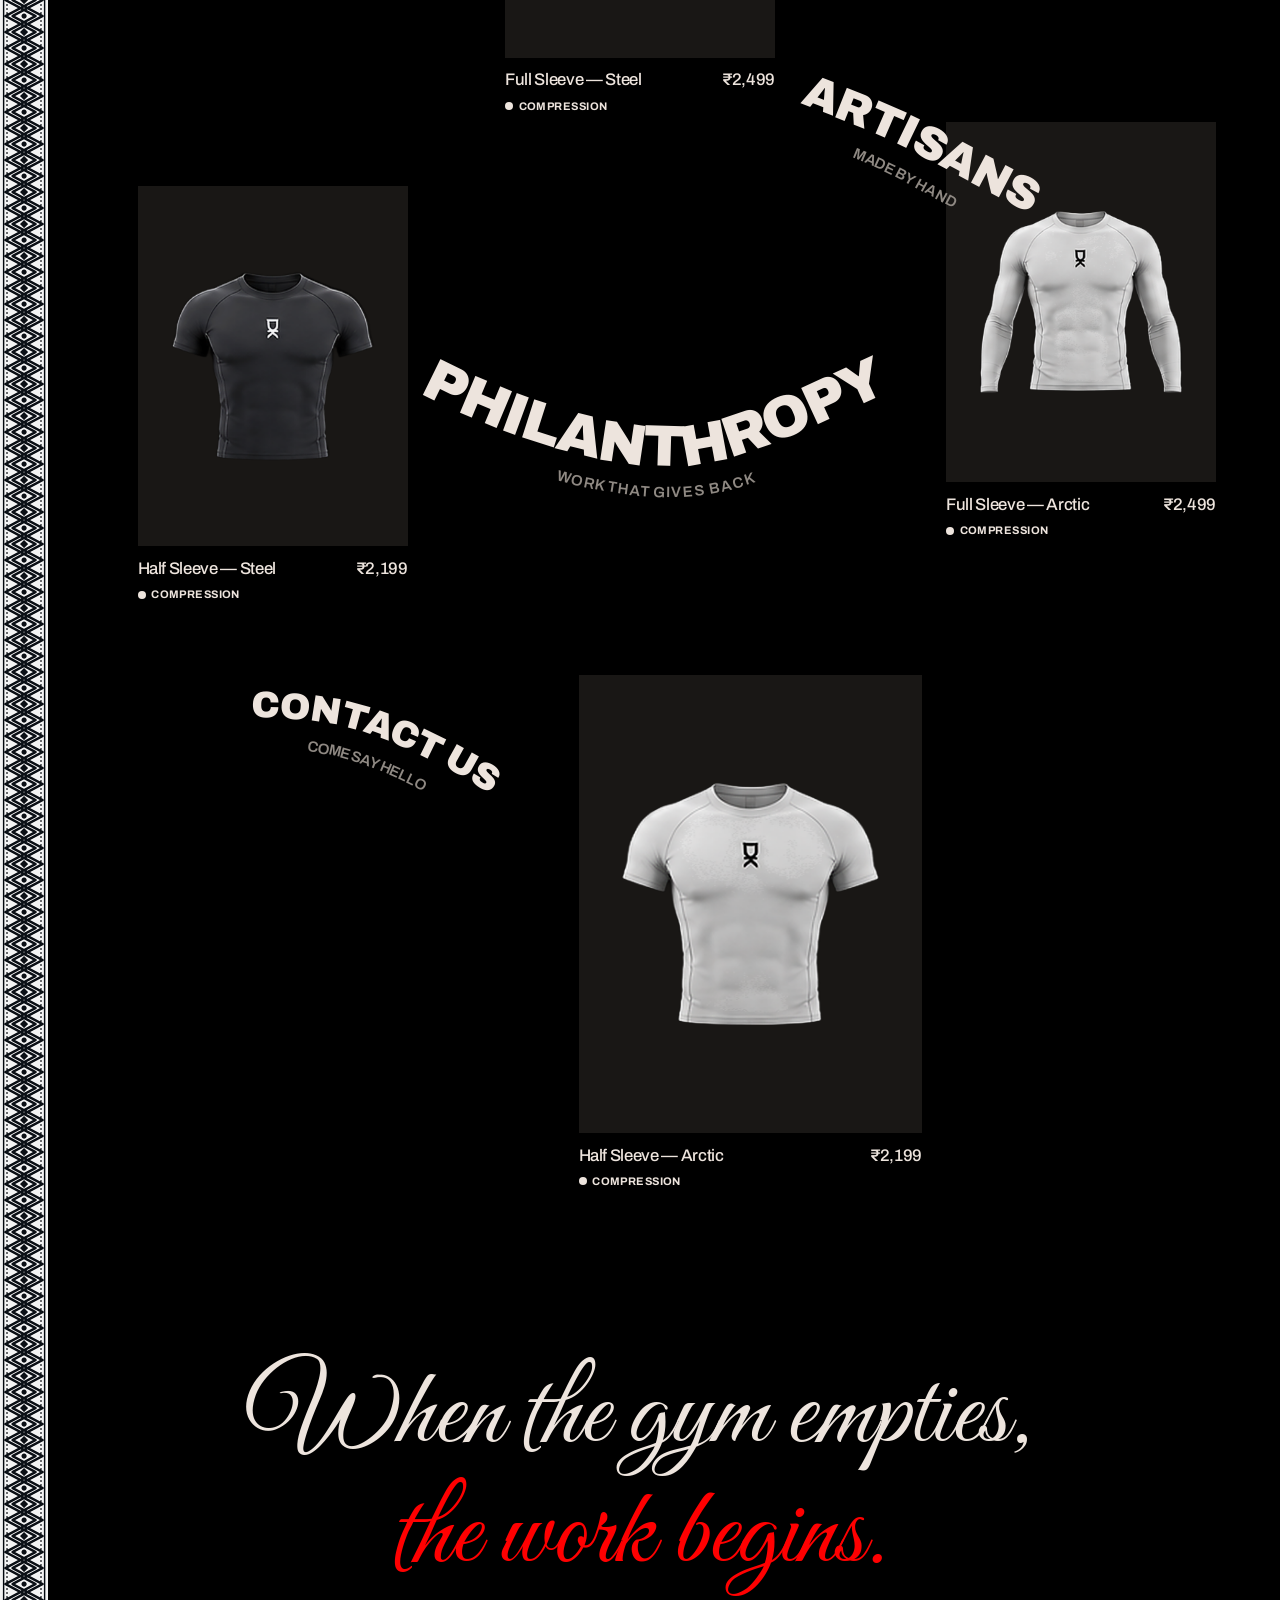
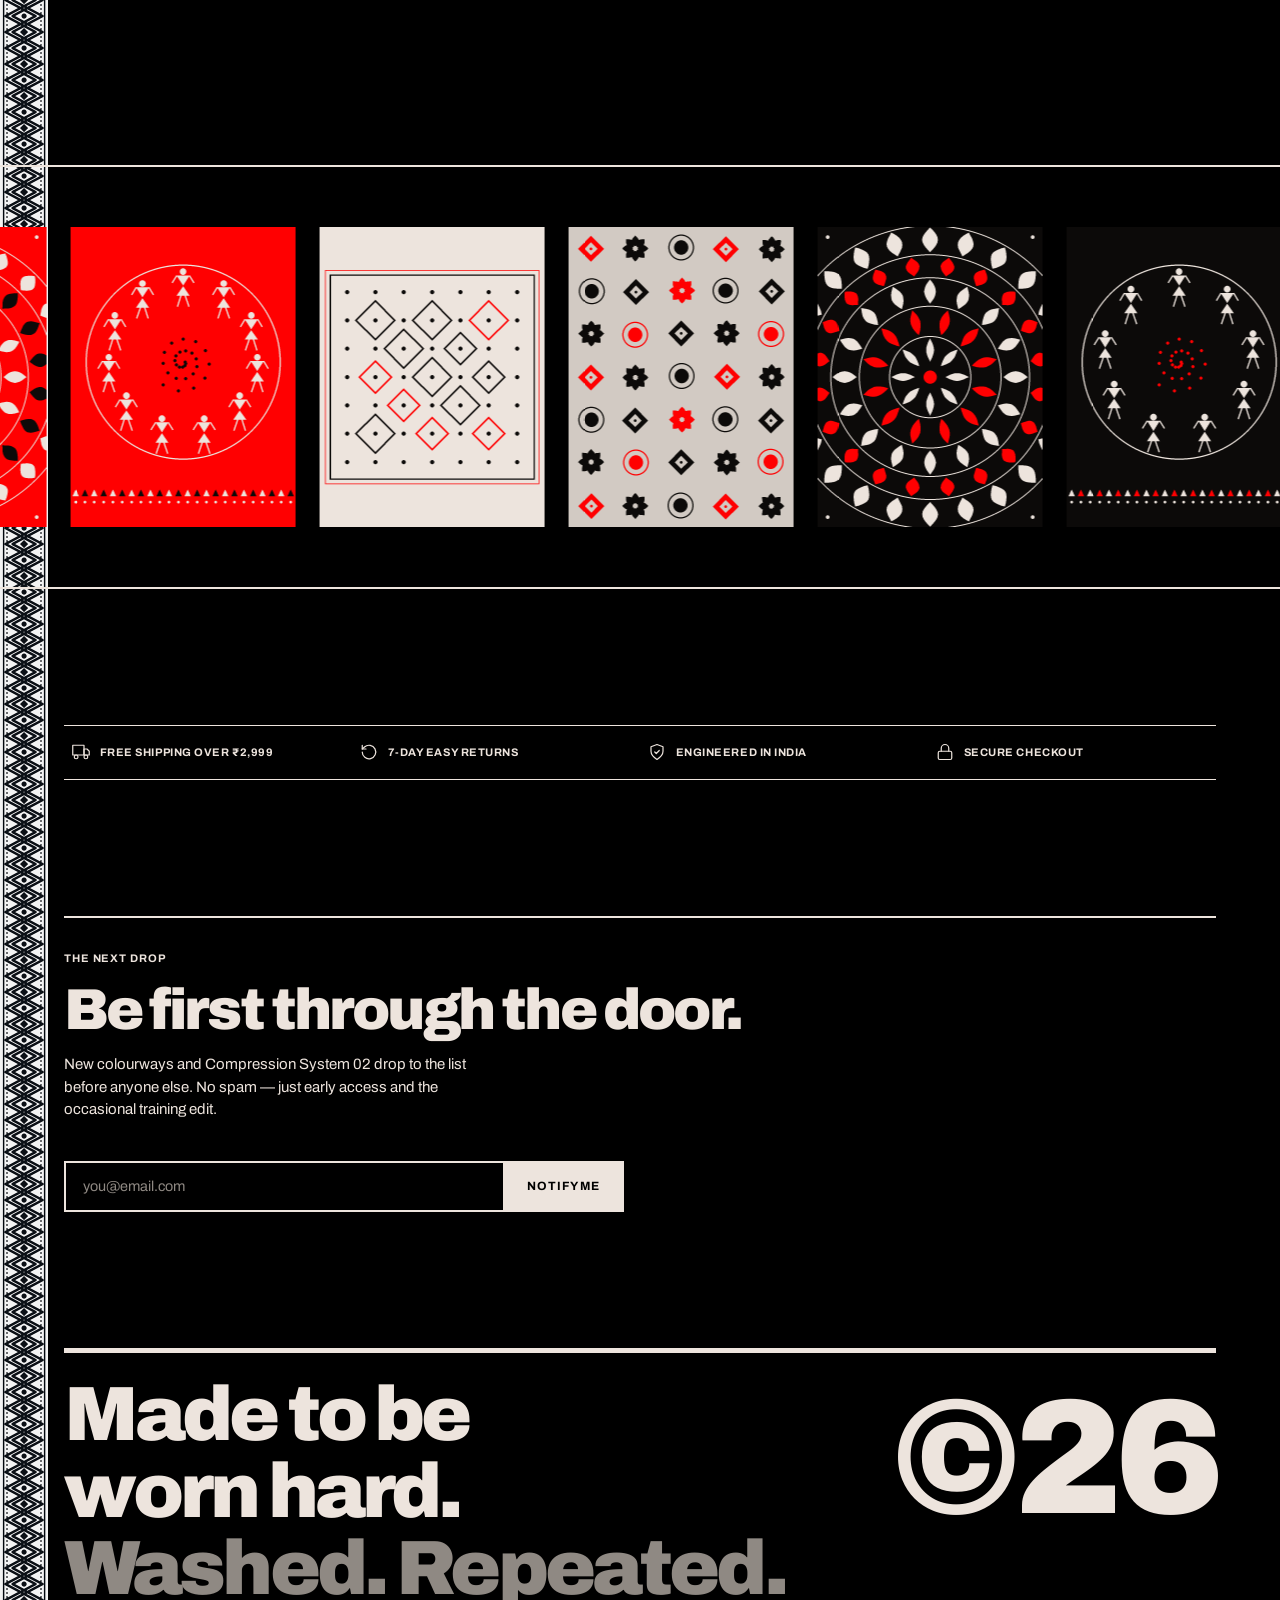
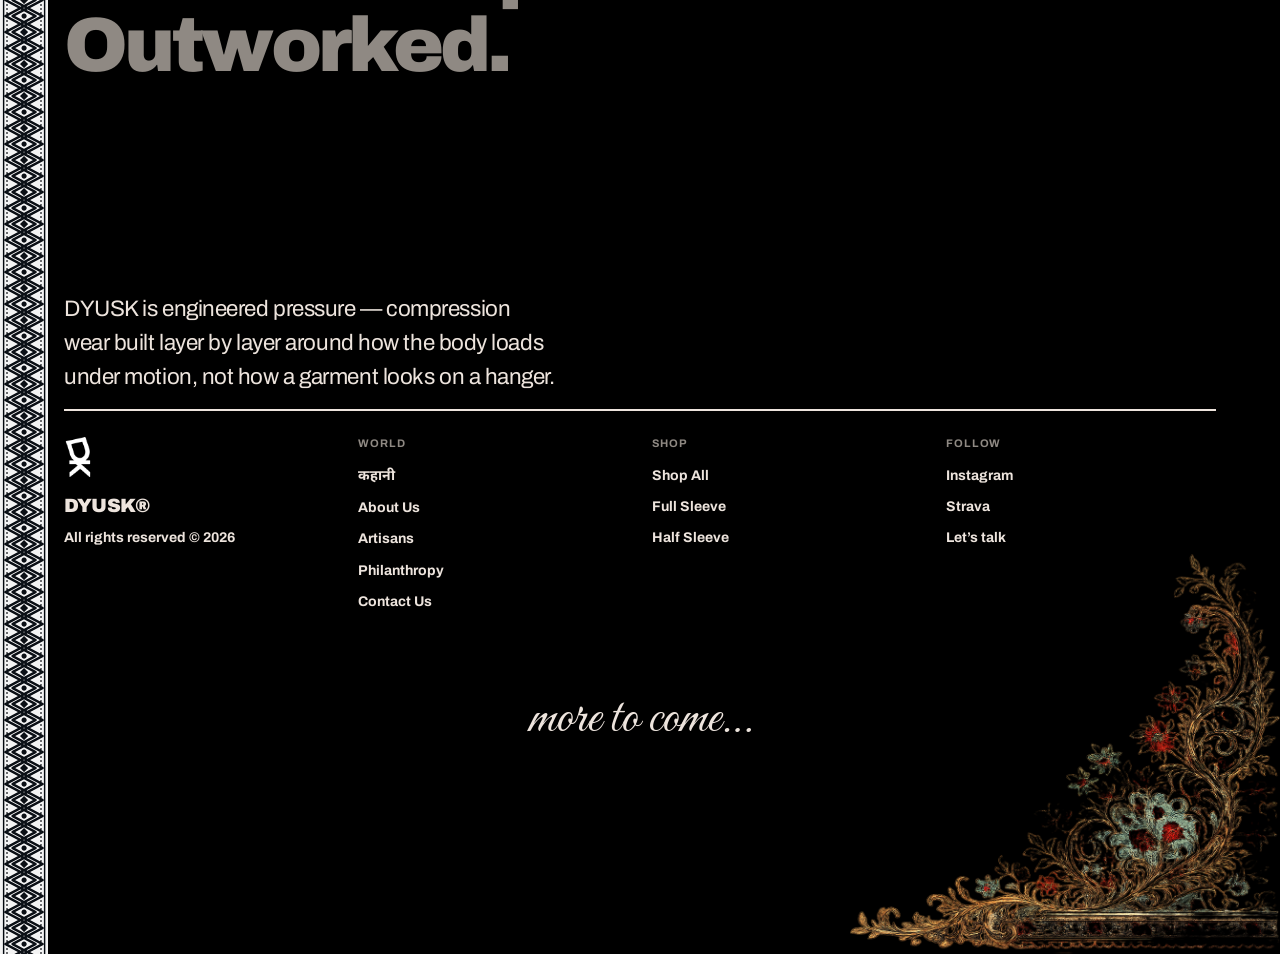
==== commit 7d06298c: "Swap thread-track icon from auto rickshaw to sewing needle Replaces assets/rickshaw.png with assets/" ====
--- a/index.html
+++ b/index.html
@@ -101,7 +101,7 @@
 </svg>
 
 <div id="threadAuto" aria-hidden="true">
-  <img src="assets/rickshaw.png" alt=""/>
+  <img src="assets/needle.png" alt=""/>
   <span class="ta-label"></span>
 </div>
 
--- a/assets/css/site.css
+++ b/assets/css/site.css
@@ -1204,8 +1204,8 @@
 }
 #threadLabels a{ pointer-events:auto; }
 
-/* the auto rickshaw that drives along the thread-track as you scroll,
-   spooling the thread out behind it, with the section written under it */
+/* the sewing needle that rides the thread-track as you scroll, spooling
+   the thread out behind it, with the section written under it */
 #threadAuto{
   position:absolute; top:0; left:0; z-index:3; display:none;
   pointer-events:none; opacity:0; transition:opacity .4s ease; will-change:transform;
@@ -1213,7 +1213,7 @@
 @media (min-width:900px){ #threadAuto{ display:block; } }
 #threadAuto.on{ opacity:1; }
 #threadAuto img{
-  display:block; width:96px; height:auto; margin:0 auto;
+  display:block; width:80px; height:auto; margin:0 auto;
   filter:brightness(0); transition:filter .4s ease;
 }
 html[data-theme="dark"] #threadAuto img,
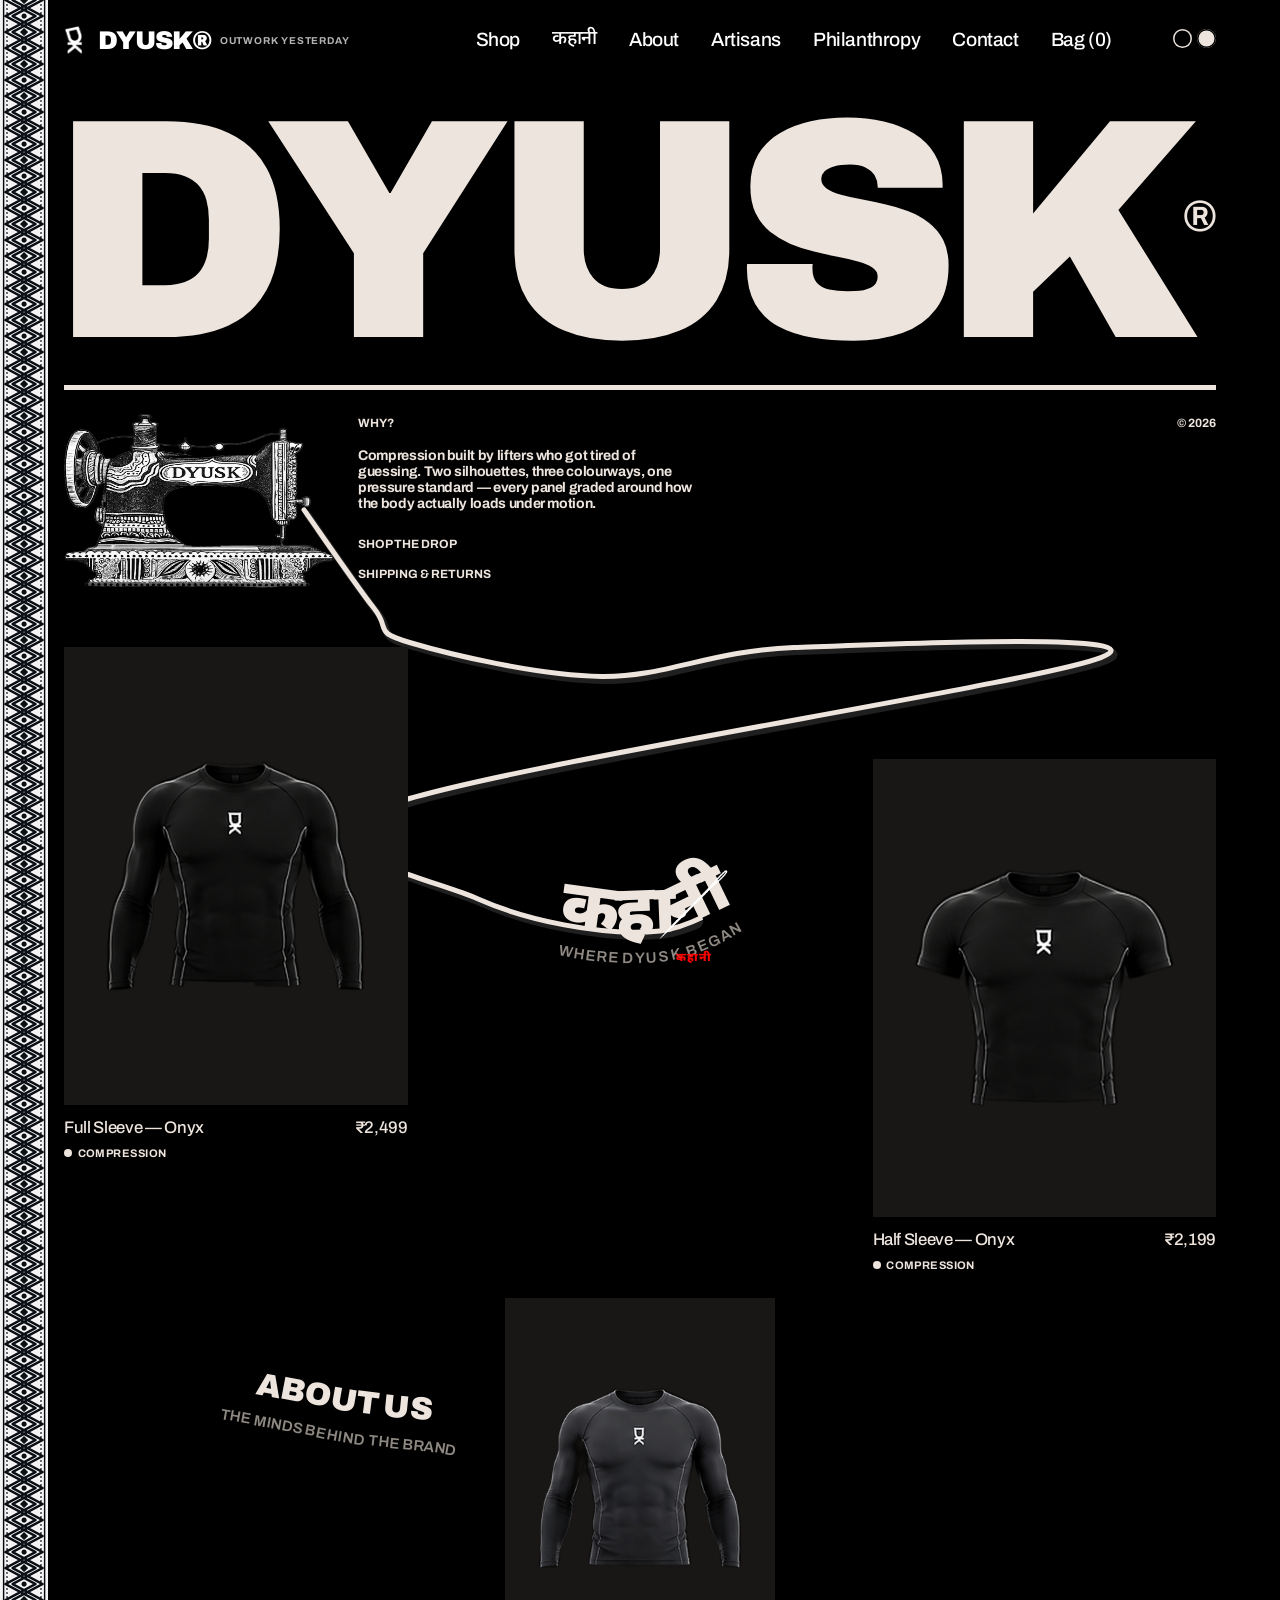
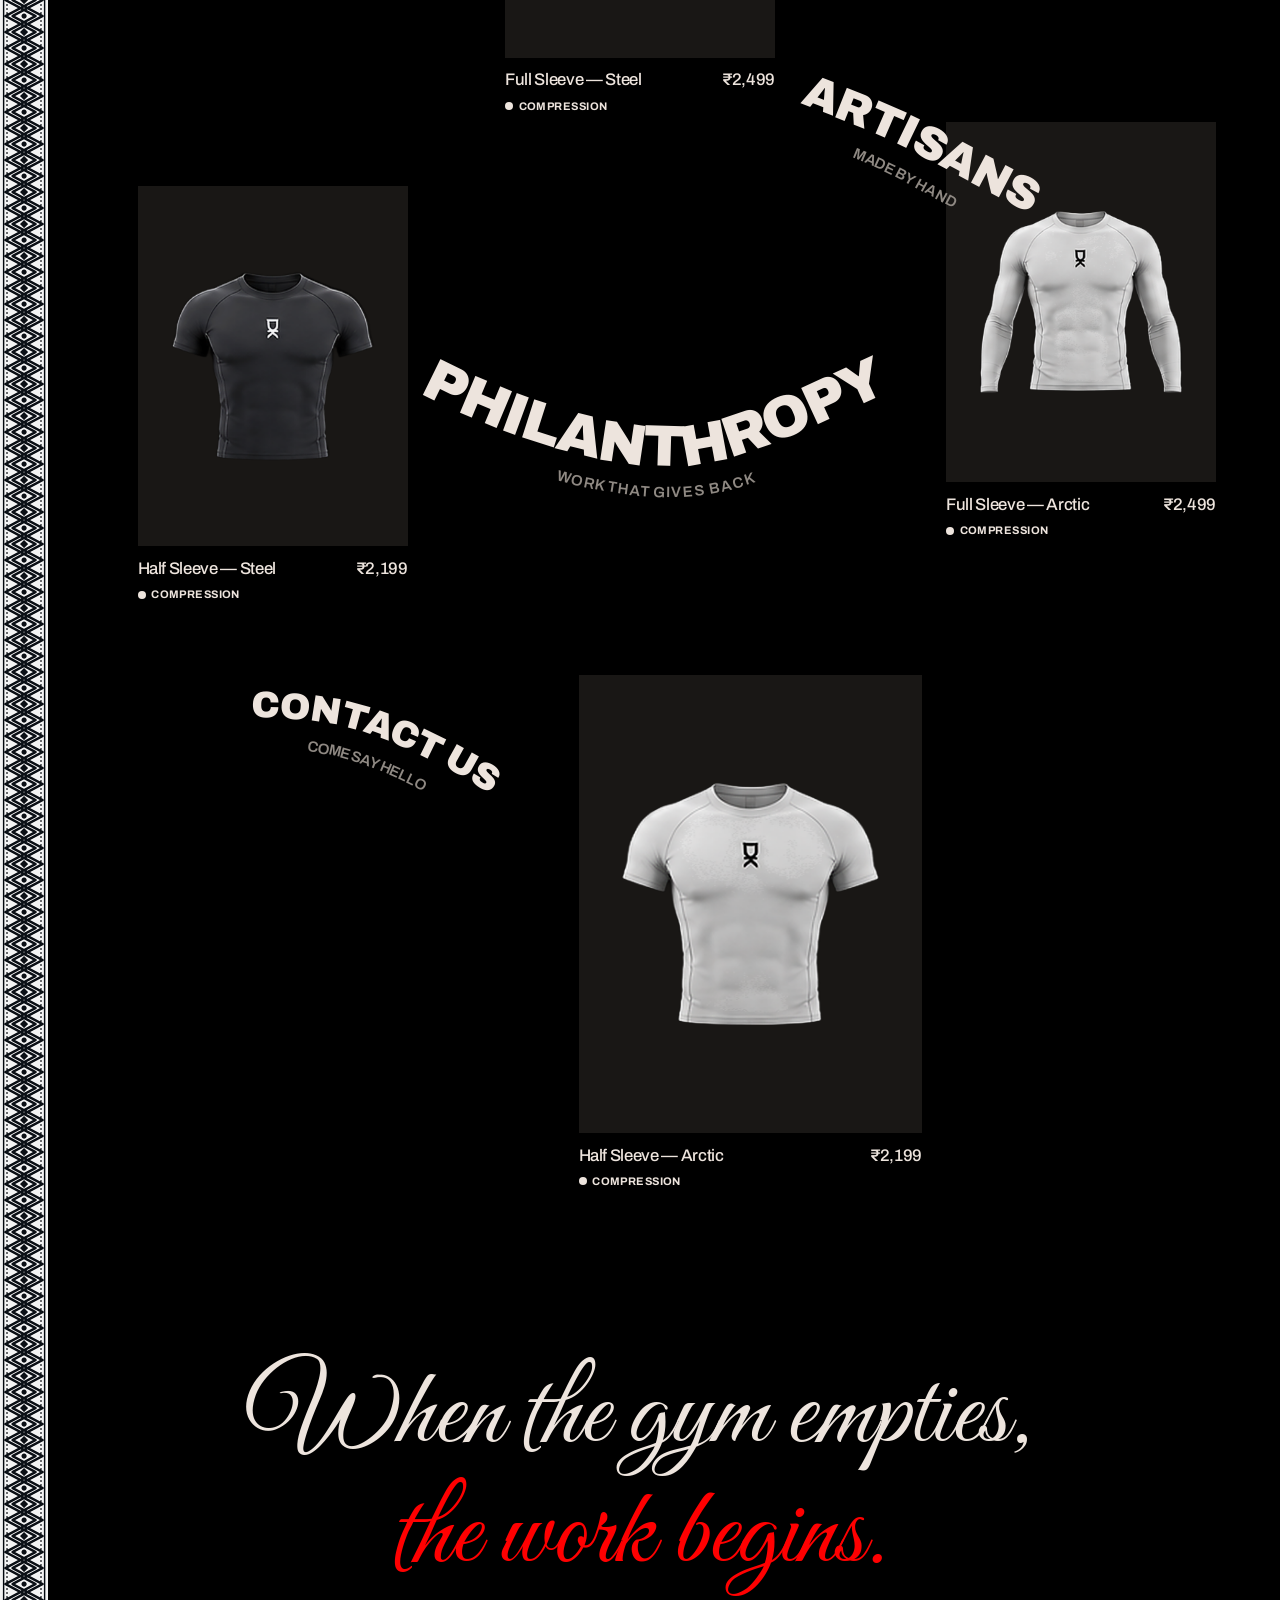
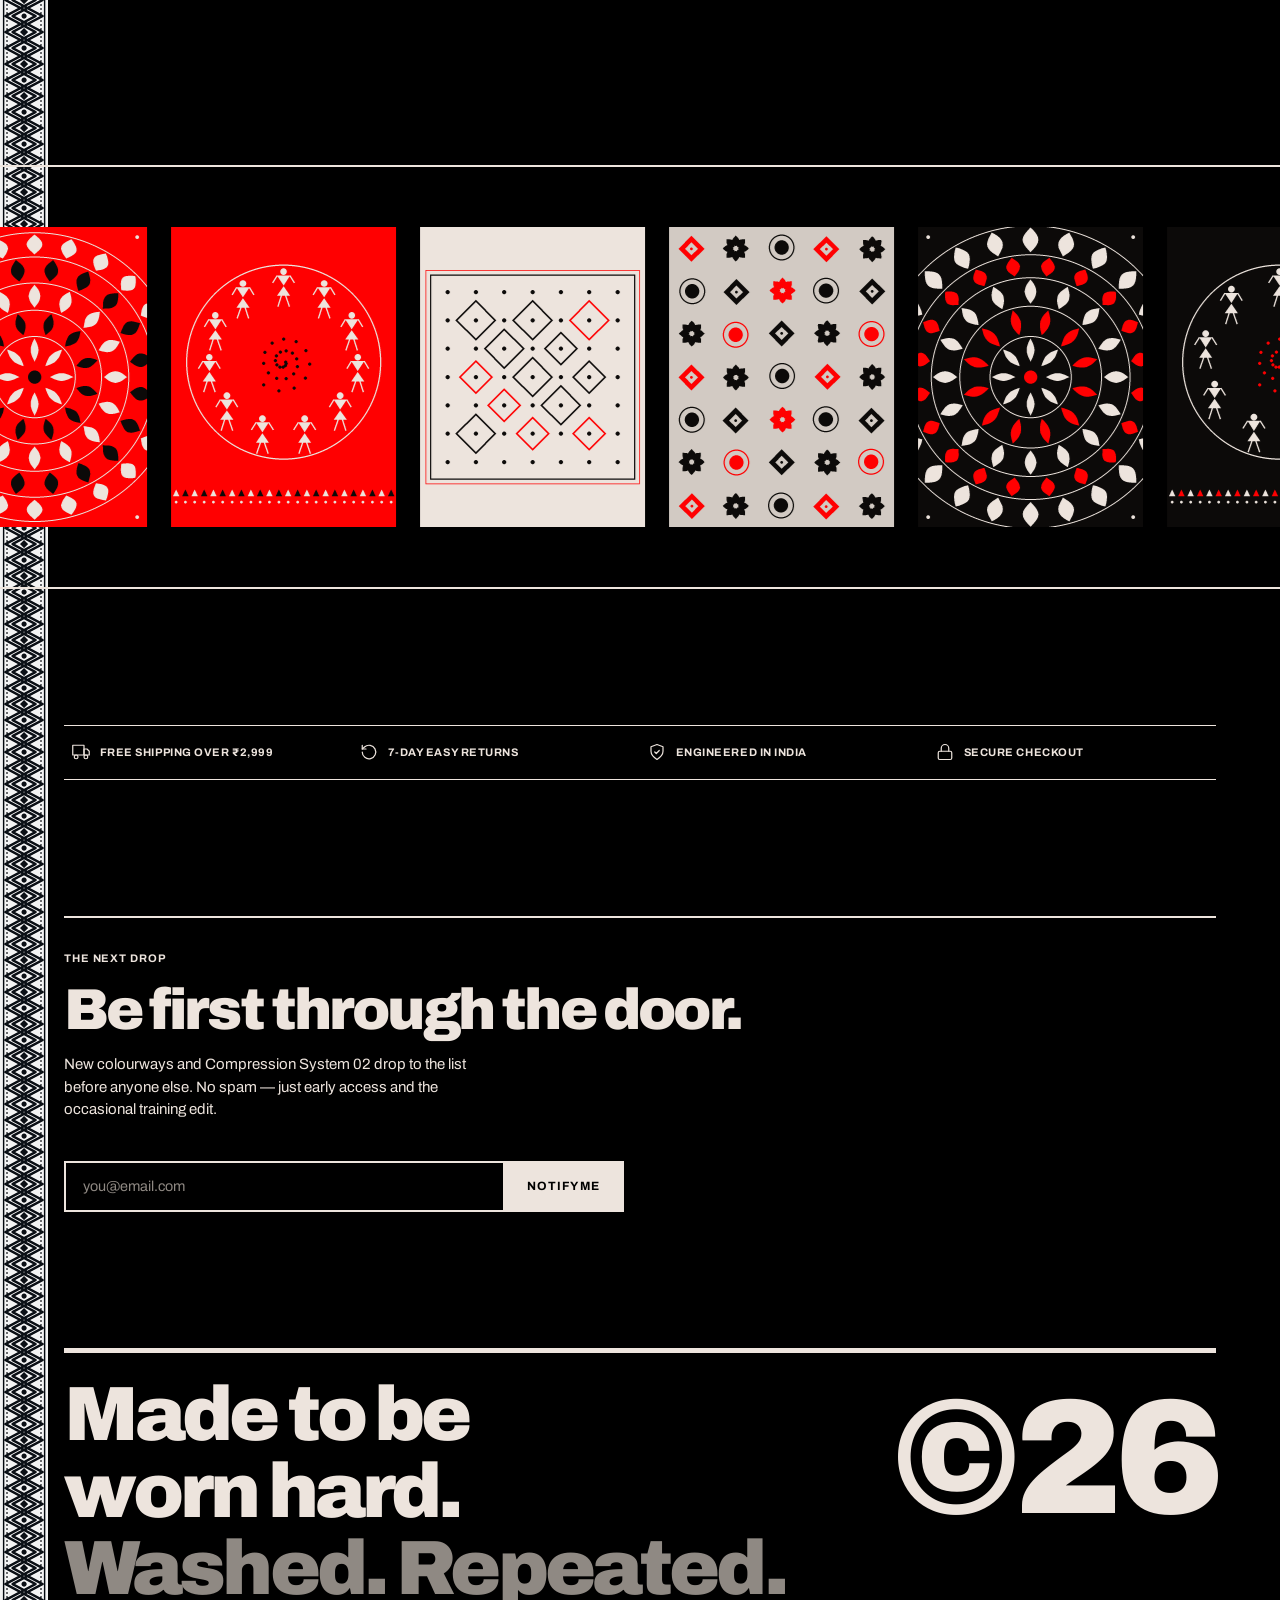
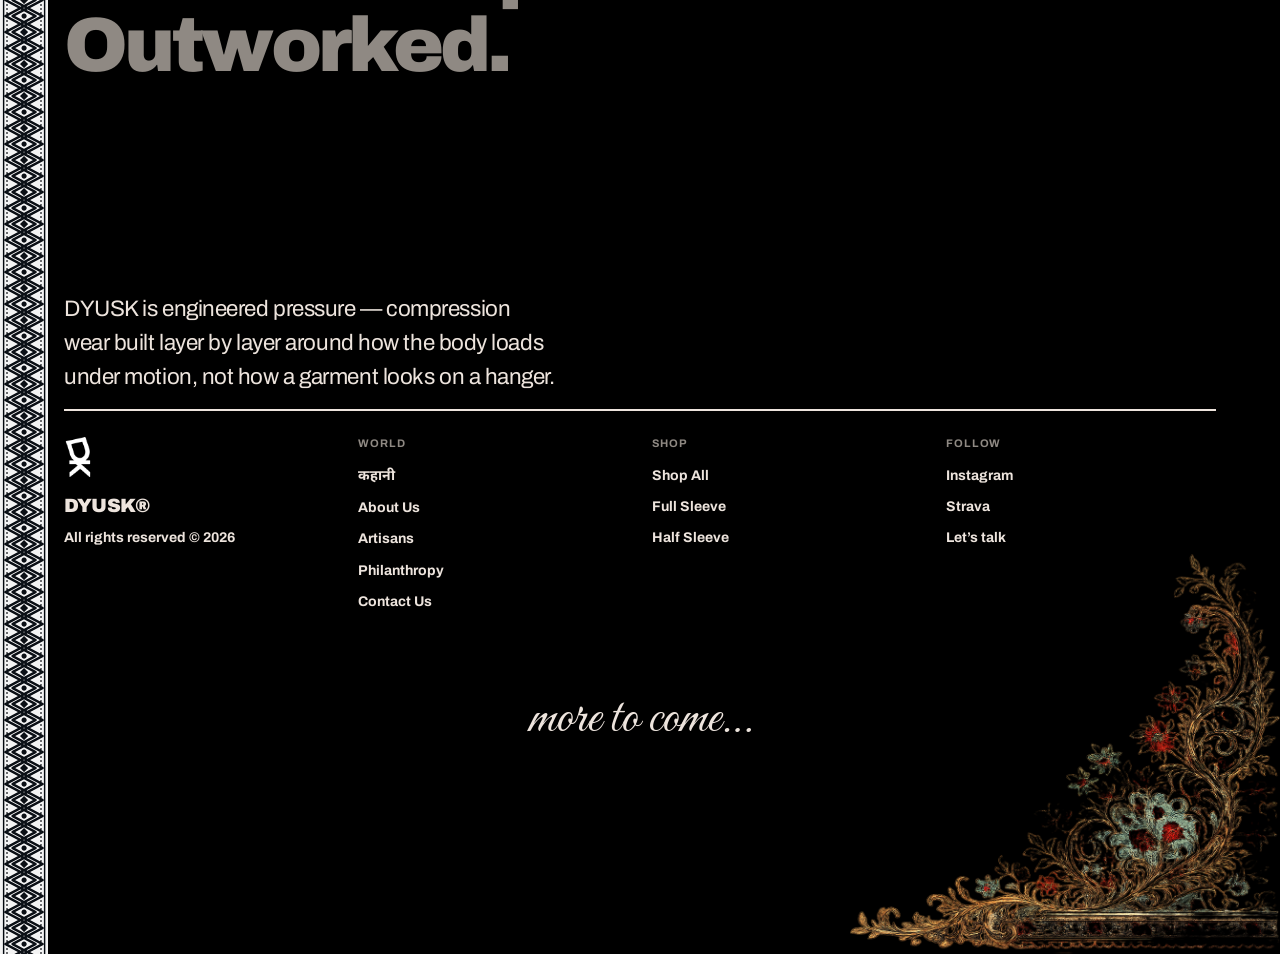
==== commit 4f18e129: "Redesign shop/about/contact/philanthropy layouts, remove red theme - shop.html: hero + sticky sideba" ====
--- a/index.html
+++ b/index.html
@@ -9,7 +9,7 @@
   try{
     var t = localStorage.getItem('dyusk-theme') || 'dark';
     if(t === 'dark' || t === 'red'){
-      document.documentElement.setAttribute('data-theme', t);
+      document.documentElement.setAttribute('data-theme', 'dark');
     }
   }catch(e){}
 })();
@@ -64,7 +64,6 @@
 <div id="theme-switcher" aria-label="Theme">
   <button class="theme-dot" data-set="dark" type="button" aria-label="Dark theme"></button>
   <button class="theme-dot" data-set="cream" type="button" aria-label="Cream theme"></button>
-  <button class="theme-dot" data-set="red" type="button" aria-label="Red theme"></button>
 </div>
 
 <div id="sideBorder" aria-hidden="true" style="background-image:url('assets/border-side.png')"></div>
--- a/assets/css/site.css
+++ b/assets/css/site.css
@@ -29,15 +29,6 @@
   --muted:#8f8983;
   --tile:#191715;
 }
-html[data-theme="red"]{
-  --bg:var(--red);
-  --fg:#ffffff;
-  --muted:#ffb3b3;
-  --tile:#e00001;
-  --accent:#ffffff;
-  --sel-bg:#000000;
-  --sel-fg:#ffffff;
-}
 @media (min-width:1024px){ :root{ --gut:24px; } }
 @media (max-width:640px){ :root{ --gap-sec:5rem; } }
 
@@ -102,9 +93,8 @@
   color:#000;
   transition:transform .5s var(--ease-out),color .4s ease;
 }
-/* white text on the dark + red themes, black on the cream theme */
-html[data-theme="dark"] #siteHeader,
-html[data-theme="red"] #siteHeader{ color:#fff; }
+/* white text on the dark theme, black on the cream theme */
+html[data-theme="dark"] #siteHeader{ color:#fff; }
 /* logo mark lives OUTSIDE the blend-mode header so it never color-shifts
    over page content — tinted per theme instead */
 .brand-mark{
@@ -117,9 +107,8 @@
   filter:brightness(0); /* white source -> ink on the cream theme */
   transition:filter .4s ease;
 }
-/* keep the mark white (its source colour) on the dark + red themes */
-html[data-theme="dark"] .brand-mark img,
-html[data-theme="red"] .brand-mark img{ filter:none; }
+/* keep the mark white (its source colour) on the dark theme */
+html[data-theme="dark"] .brand-mark img{ filter:none; }
 #siteHeader .logo{ display:flex; align-items:center; gap:9px; margin-left:34px; }
 #siteHeader .logo .brand{
   font-size:1.6rem; font-weight:900; letter-spacing:-.04em; line-height:1;
@@ -154,8 +143,7 @@
   transition:transform .3s var(--ease-out), opacity .2s ease, width .3s var(--ease-out);
 }
 .nav-toggle span:nth-child(2){ width:20px; }
-html[data-theme="dark"] .nav-toggle span,
-html[data-theme="red"] .nav-toggle span{ background:#fff; }
+html[data-theme="dark"] .nav-toggle span{ background:#fff; }
 /* tablets keep the theme dots up top — nudge the toggle left to clear them */
 @media (min-width:768px) and (max-width:999px){ .nav-toggle{ margin-right:88px; } }
 @media (min-width:1000px){ .nav-toggle{ display:none; } }
@@ -214,8 +202,6 @@
 .theme-dot[data-set="cream"]{ background:var(--cream); box-shadow:inset 0 0 0 1.5px #000; }
 .theme-dot[data-set="dark"]{ background:#000; box-shadow:inset 0 0 0 1.5px #000; }
 html[data-theme="dark"] .theme-dot[data-set="dark"]{ box-shadow:inset 0 0 0 1.5px var(--cream); }
-.theme-dot[data-set="red"]{ background:var(--red); box-shadow:inset 0 0 0 1.5px var(--red); }
-html[data-theme="red"] .theme-dot[data-set="red"]{ box-shadow:inset 0 0 0 1.5px #fff; }
 /* mobile: dots sit above the PDP sticky buy bar's height so they never overlap it */
 @media (max-width:767px){ #theme-switcher{ top:auto; bottom:88px; } }
 
@@ -377,13 +363,10 @@
   letter-spacing:-.05em; line-height:.95; margin-bottom:2rem; text-wrap:balance;
 }
 .cta-band .dim{ color:var(--accent); }
-html[data-theme="red"] .cta-band .dim{ color:#000; }
 .cta-band .btn.solid{
   background:var(--accent); border-color:var(--accent); color:#fff;
 }
 .cta-band .btn.solid:hover{ background:transparent; color:var(--accent); }
-html[data-theme="red"] .cta-band .btn.solid{ color:var(--red); }
-html[data-theme="red"] .cta-band .btn.solid:hover{ background:transparent; color:#fff; }
 
 /* ---------- art marquee (infinite scroll) ---------- */
 .art-band{ margin-bottom:var(--gap-sec); }
@@ -431,8 +414,7 @@
 /* auto line-art is a white-on-transparent PNG, tinted to match the theme */
 .nl-art{ width:min(100%,600px); height:auto; justify-self:end;
   filter:brightness(0); transition:filter .4s ease; }
-html[data-theme="dark"] .nl-art,
-html[data-theme="red"] .nl-art{ filter:none; }
+html[data-theme="dark"] .nl-art{ filter:none; }
 .nl-form{ display:flex; gap:0; border:2px solid var(--fg); margin-top:2.5rem; max-width:560px; }
 .nl-form input{
   flex:1; min-width:0; padding:.9em 1.2em;
@@ -473,8 +455,7 @@
   height:44px; width:auto; margin-bottom:.8rem;
   filter:brightness(0); /* white mark -> ink on the cream ground */
 }
-html[data-theme="dark"] .f-col .f-mark,
-html[data-theme="red"] .f-col .f-mark{ filter:none; }
+html[data-theme="dark"] .f-col .f-mark{ filter:none; }
 .f-col .f-brand{ font-size:1.2rem; font-weight:900; letter-spacing:-.04em; display:block; margin-bottom:.4rem; }
 .f-col ul{ display:flex; flex-direction:column; gap:.65rem; align-items:flex-start; }
 .f-col .kicker{
@@ -832,6 +813,136 @@
 }
 .sr-body p{ max-width:62ch; letter-spacing:-.01em; }
 
+/* ---------- artisan profile grid (artisans.html) ---------- */
+.artisan-grid{
+  margin:0 var(--gut) var(--gap-sec);
+  display:grid; gap:2px; background:currentColor;
+  border:2px solid currentColor;
+}
+@media (min-width:768px){ .artisan-grid{ grid-template-columns:repeat(2,1fr); } }
+.ag-card{
+  background:var(--bg); padding:3rem 1.8rem 2.4rem;
+  display:flex; flex-direction:column; gap:1.1rem;
+}
+.ag-num{
+  font-size:.6875rem; font-weight:700; letter-spacing:.08em; text-transform:uppercase;
+  opacity:.55;
+}
+.ag-icon{ width:56px; height:56px; }
+.ag-icon svg{ width:100%; height:100%; }
+.ag-card h2{
+  font-size:clamp(1.5rem,3vw,2.2rem); font-weight:900;
+  letter-spacing:-.04em; line-height:1; text-wrap:balance;
+}
+.ag-card p{ max-width:46ch; letter-spacing:-.01em; }
+
+/* ---------- about — hero + sticky split (about.html) ---------- */
+.about-hero{ padding:8.5rem var(--gut) 0; margin-bottom:3.5rem; }
+.about-hero h1{ font-size:clamp(3rem,10vw,9rem); font-weight:900; letter-spacing:-.05em; line-height:.9; margin-bottom:1.2rem; text-wrap:balance; }
+.about-hero p{ max-width:52ch; letter-spacing:-.01em; font-size:1.05rem; }
+.about-split{ margin:0 var(--gut) var(--gap-sec); display:grid; gap:3rem; }
+@media (min-width:900px){
+  .about-split{ grid-template-columns:minmax(0,5fr) minmax(0,7fr); gap:4rem; }
+  .as-rail{ position:sticky; top:110px; align-self:start; }
+}
+.as-quote{ font-weight:900; font-size:clamp(1.7rem,3.4vw,2.8rem); letter-spacing:-.04em; line-height:1.05; text-wrap:balance; }
+.as-attrib{ font-size:.75rem; text-transform:uppercase; font-weight:700; letter-spacing:.08em; color:var(--muted); margin-top:1rem; }
+.as-chapter{ position:relative; border-top:2px solid currentColor; padding:2.2rem 6rem 2.6rem 0; }
+.as-idx{ position:absolute; right:0; top:1.2rem; font-size:clamp(3.5rem,7vw,6rem); font-weight:900; line-height:1; opacity:.08; }
+.as-chapter h2{ font-size:clamp(1.6rem,3.2vw,2.6rem); font-weight:900; letter-spacing:-.04em; line-height:1; margin-bottom:.8rem; text-wrap:balance; }
+.as-chapter p{ max-width:58ch; letter-spacing:-.01em; }
+
+/* ---------- contact — oversized editorial form (contact.html) ---------- */
+.contact-hero{ padding:8.5rem var(--gut) 0; margin-bottom:3rem; }
+.contact-hero h1{ font-size:clamp(3rem,12vw,10rem); font-weight:900; letter-spacing:-.05em; line-height:.9; margin-bottom:1.2rem; }
+.contact-hero p{ max-width:52ch; letter-spacing:-.01em; font-size:1.05rem; }
+.contact-xl{ margin:0 var(--gut) var(--gap-sec); }
+.cx-meta{ border:2px solid currentColor; display:grid; grid-template-columns:repeat(2,1fr); gap:2px; background:currentColor; margin-bottom:3.5rem; }
+@media (min-width:900px){ .cx-meta{ grid-template-columns:repeat(4,1fr); } }
+.cx-cell{ background:var(--bg); padding:1.2rem; font-weight:700; letter-spacing:-.01em; line-height:1.6; }
+.cx-cell .kicker{ display:block; margin-bottom:.5rem; }
+.cx-form{ max-width:none; }
+.cx-field{ border-bottom:2px solid currentColor; padding:1.6rem 0; }
+.cx-field label{ display:block; font-size:.6875rem; font-weight:700; text-transform:uppercase; letter-spacing:.08em; margin-bottom:.6rem; color:var(--muted); }
+.cx-field .opt{ text-transform:none; letter-spacing:0; }
+.cx-field input,.cx-field textarea{ width:100%; background:transparent; border:0; color:var(--fg); font-family:inherit; font-weight:700; letter-spacing:-.02em; font-size:clamp(1.3rem,2.6vw,2rem); outline:none; resize:vertical; }
+.cx-field input::placeholder,.cx-field textarea::placeholder{ color:color-mix(in srgb, var(--muted) 55%, transparent); }
+.cx-field:focus-within label{ color:var(--red); }
+.cx-form .btn{ margin-top:2rem; }
+
+/* ---------- shop — hero + sidebar rail (shop.html) ---------- */
+.shop-hero{ padding:8.5rem var(--gut) 0; margin-bottom:3rem; }
+.shop-hero h1{ font-size:clamp(3.5rem,12vw,11rem); font-weight:900; letter-spacing:-.05em; line-height:.9; text-transform:uppercase; margin-bottom:1.2rem; }
+.shop-hero p{ max-width:52ch; letter-spacing:-.01em; }
+.shop-layout{ margin:0 var(--gut) var(--gap-sec); display:grid; gap:3rem; }
+.shop-rail{ display:flex; flex-direction:column; gap:2.4rem; }
+.rail-title{ display:block; font-size:.6875rem; font-weight:700; text-transform:uppercase; letter-spacing:.08em; border-bottom:2px solid currentColor; padding-bottom:.5rem; margin-bottom:.9rem; }
+.shop-rail .filter-group{ flex-direction:column; align-items:flex-start; gap:.7rem; }
+.shop-rail select{ width:100%; background:transparent; border:2px solid var(--fg); padding:.5em .6em; font:inherit; font-size:.75rem; font-weight:700; text-transform:uppercase; color:var(--fg); }
+.shop-rail select option{ color:#000; background:#fff; }
+.shop-rail .shop-count{ display:block; margin-top:.7rem; font-size:.75rem; font-weight:700; text-transform:uppercase; color:var(--muted); }
+.shop-layout .shop-grid{ margin:0; display:grid; grid-template-columns:repeat(2,1fr); gap:2.5rem 1rem; }
+@media (min-width:900px){
+  .shop-layout{ grid-template-columns:210px minmax(0,1fr); }
+  .shop-rail{ position:sticky; top:110px; align-self:start; }
+}
+@media (max-width:899px){
+  .shop-rail{ flex-direction:row; flex-wrap:wrap; gap:2rem; }
+}
+@media (min-width:1024px){
+  .shop-layout .shop-grid{ grid-template-columns:repeat(3,1fr); gap:2.5rem 1.5rem; }
+}
+
+/* ---------- philanthropy — ground up hero + ledger (philanthropy.html) ---------- */
+.philo-hero{
+  position:relative; min-height:100svh; margin-bottom:var(--gap-sec);
+  background:#000; color:var(--cream); overflow:hidden;
+  display:flex; align-items:center; justify-content:center; text-align:center;
+}
+.philo-hero canvas{ position:absolute; inset:0; width:100%; height:100%; }
+.ph-sphere{
+  position:absolute; left:50%; top:62%; transform:translate(-50%,-50%);
+  width:min(620px,86vw); aspect-ratio:1/1; border-radius:50%;
+  background:radial-gradient(circle at 28% 86%, rgba(255,0,1,.32) 12%, rgba(0,0,0,.9) 68%, #000 100%);
+  box-shadow:0 0 140px rgba(255,0,1,.18);
+}
+.ph-content{ position:relative; z-index:2; padding:7rem var(--gut) 4rem; }
+.ph-kicker{
+  display:block; font-size:.6875rem; font-weight:700;
+  text-transform:uppercase; letter-spacing:.08em; color:var(--red); margin-bottom:1rem;
+}
+.ph-stat{ font-size:clamp(7rem,28vw,19rem); font-weight:900; letter-spacing:-.06em; line-height:.82; }
+.ph-stat .pct{ color:var(--red); }
+.ph-lede{ max-width:46ch; margin:1.6rem auto 2.4rem; color:#cfc8c1; font-size:1.05rem; letter-spacing:-.01em; }
+.ph-cta{ border-color:var(--cream); color:var(--cream); }
+.ph-cta:hover{ background:var(--cream); color:#000; }
+/* fixed chrome stays legible while it floats over the black hero */
+body.over-hero #siteHeader{ color:#fff; }
+body.over-hero .brand-mark img{ filter:none; }
+body.over-hero .nav-toggle span{ background:#fff; }
+
+.ledger{ margin:0 var(--gut) var(--gap-sec); }
+.ledger-head{
+  display:flex; flex-wrap:wrap; align-items:baseline; justify-content:space-between; gap:1rem;
+  border-bottom:5px double var(--fg); padding-bottom:1rem; margin-bottom:.5rem;
+}
+.ledger-head h2{ font-size:clamp(1.4rem,2.8vw,2.1rem); font-weight:900; letter-spacing:-.04em; line-height:1; text-wrap:balance; }
+.ledger-row{
+  display:grid; grid-template-columns:auto minmax(0,1fr); gap:1.5rem;
+  padding:2.4rem 0; border-bottom:1px dashed color-mix(in srgb, var(--fg) 45%, transparent);
+}
+@media (min-width:900px){ .ledger-row{ grid-template-columns:5rem minmax(0,1fr) 10rem; } }
+.lr-no{ font-size:clamp(1.6rem,3vw,2.4rem); font-weight:900; line-height:1; opacity:.25; }
+.lr-body h3{ font-size:clamp(1.5rem,3vw,2.4rem); font-weight:900; letter-spacing:-.04em; line-height:1; margin-bottom:.8rem; text-wrap:balance; }
+.lr-body p{ max-width:62ch; letter-spacing:-.01em; }
+.lr-tag{ display:none; font-size:.6875rem; font-weight:700; text-transform:uppercase; letter-spacing:.08em; color:var(--muted); text-align:right; padding-top:.4rem; }
+@media (min-width:900px){ .lr-tag{ display:block; } }
+.ledger-total{
+  display:flex; flex-wrap:wrap; align-items:center; justify-content:space-between; gap:1.2rem;
+  padding:1.8rem 0; border-bottom:5px double var(--fg);
+}
+.ledger-total p{ font-weight:700; letter-spacing:-.02em; max-width:46ch; }
+
 /* ---------- milestones — scroll-driven 3D reel (kahani) ---------- */
 .miles{ position:relative; height:340vh; margin-bottom:var(--gap-sec); }
 .miles-track{
@@ -918,8 +1029,7 @@
   color:var(--fg); font-family:Georgia,'Times New Roman',serif;
 }
 .gz-ink{ filter:brightness(0); transition:filter .4s ease; }
-html[data-theme="dark"] .gz-ink,
-html[data-theme="red"] .gz-ink{ filter:none; }
+html[data-theme="dark"] .gz-ink{ filter:none; }
 .gz-photo{ filter:grayscale(1) contrast(1.06); }
 
 /* ---- masthead ---- */
@@ -1163,11 +1273,6 @@
   --thread-ply:rgba(0,0,0,.42);
   --thread-sh:rgba(255,255,255,.12);
 }
-html[data-theme="red"]{
-  --thread:#0a0a0a;
-  --thread-ply:rgba(255,255,255,.26);
-  --thread-sh:rgba(0,0,0,.3);
-}
 /* left-hand block-print border rail — generated lattice, tiles vertically */
 #sideBorder{
   position:absolute; top:0; left:0; width:48px;
@@ -1216,8 +1321,7 @@
   display:block; width:80px; height:auto; margin:0 auto;
   filter:brightness(0); transition:filter .4s ease;
 }
-html[data-theme="dark"] #threadAuto img,
-html[data-theme="red"] #threadAuto img{ filter:none; }
+html[data-theme="dark"] #threadAuto img{ filter:none; }
 #threadAuto .ta-label{
   display:block; margin-top:3px; text-align:center; white-space:nowrap;
   font-family:'Archivo','Noto Sans Devanagari',sans-serif; font-weight:900;
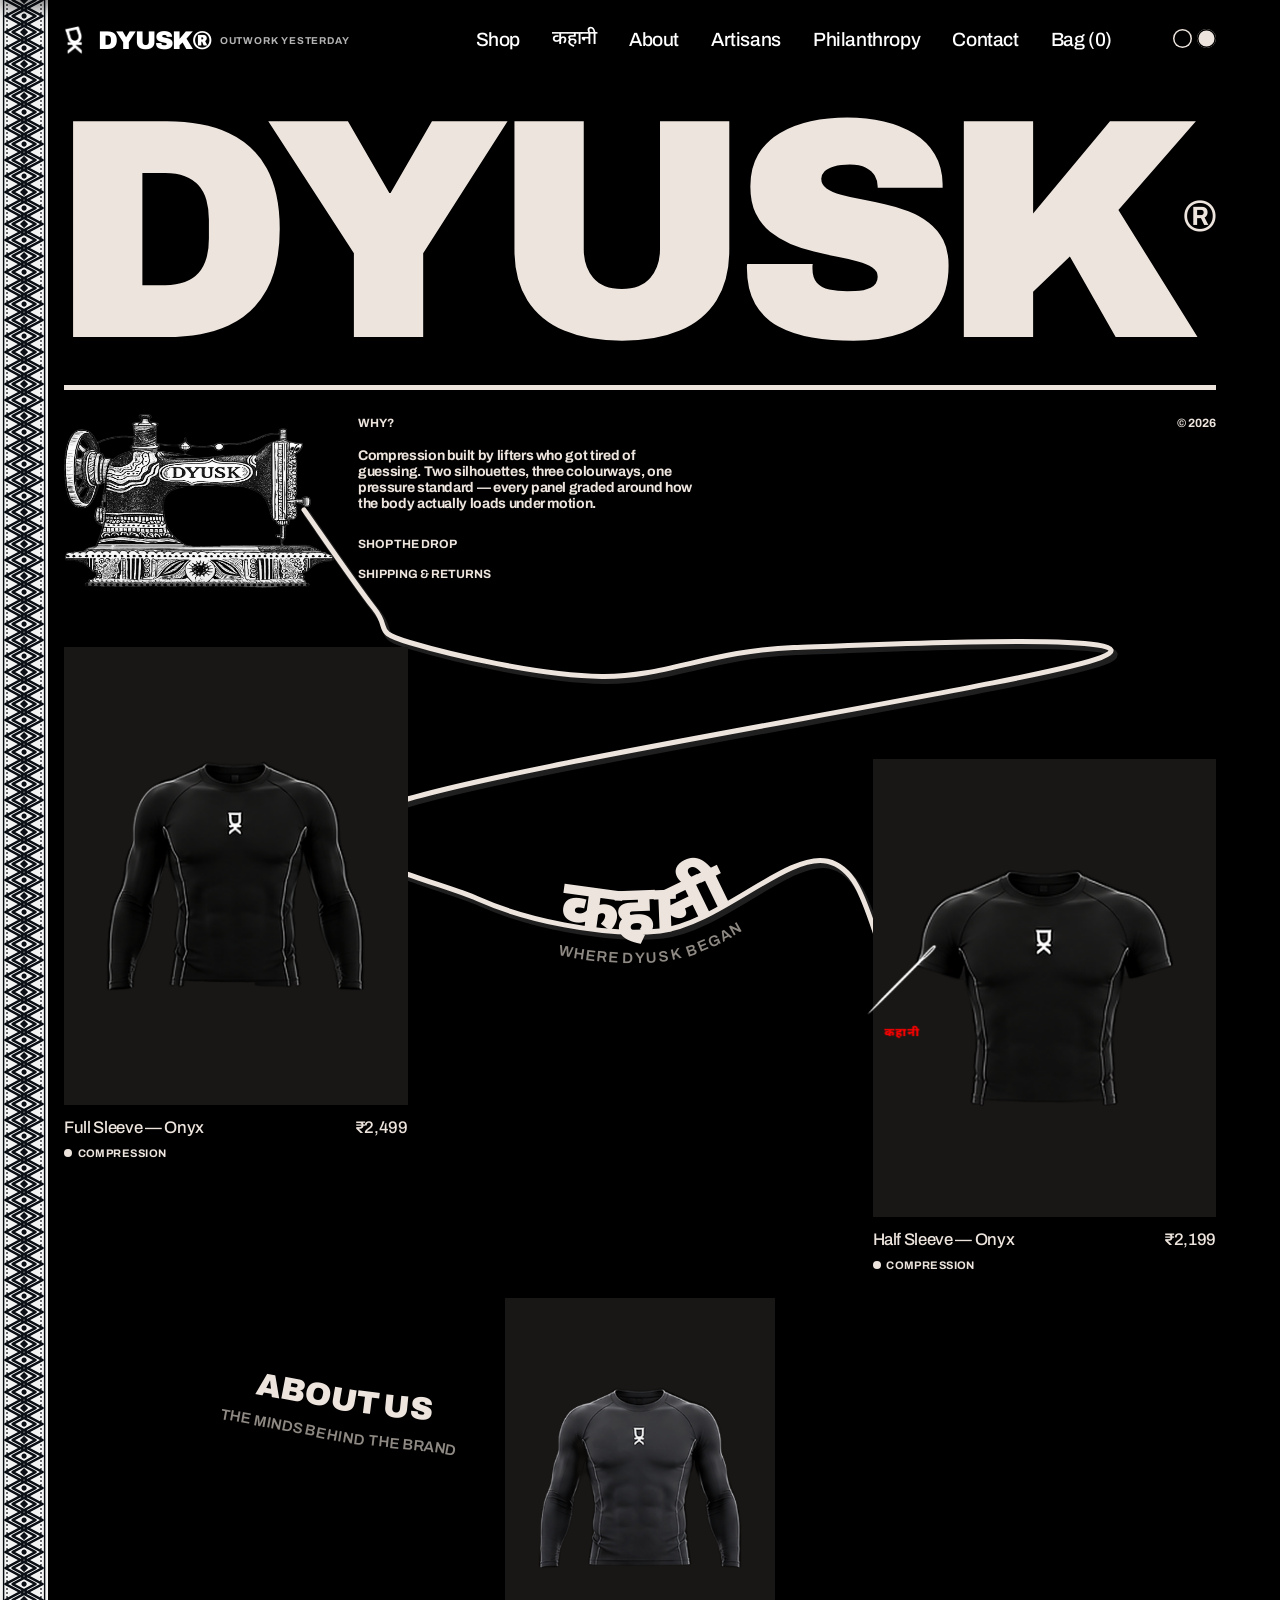
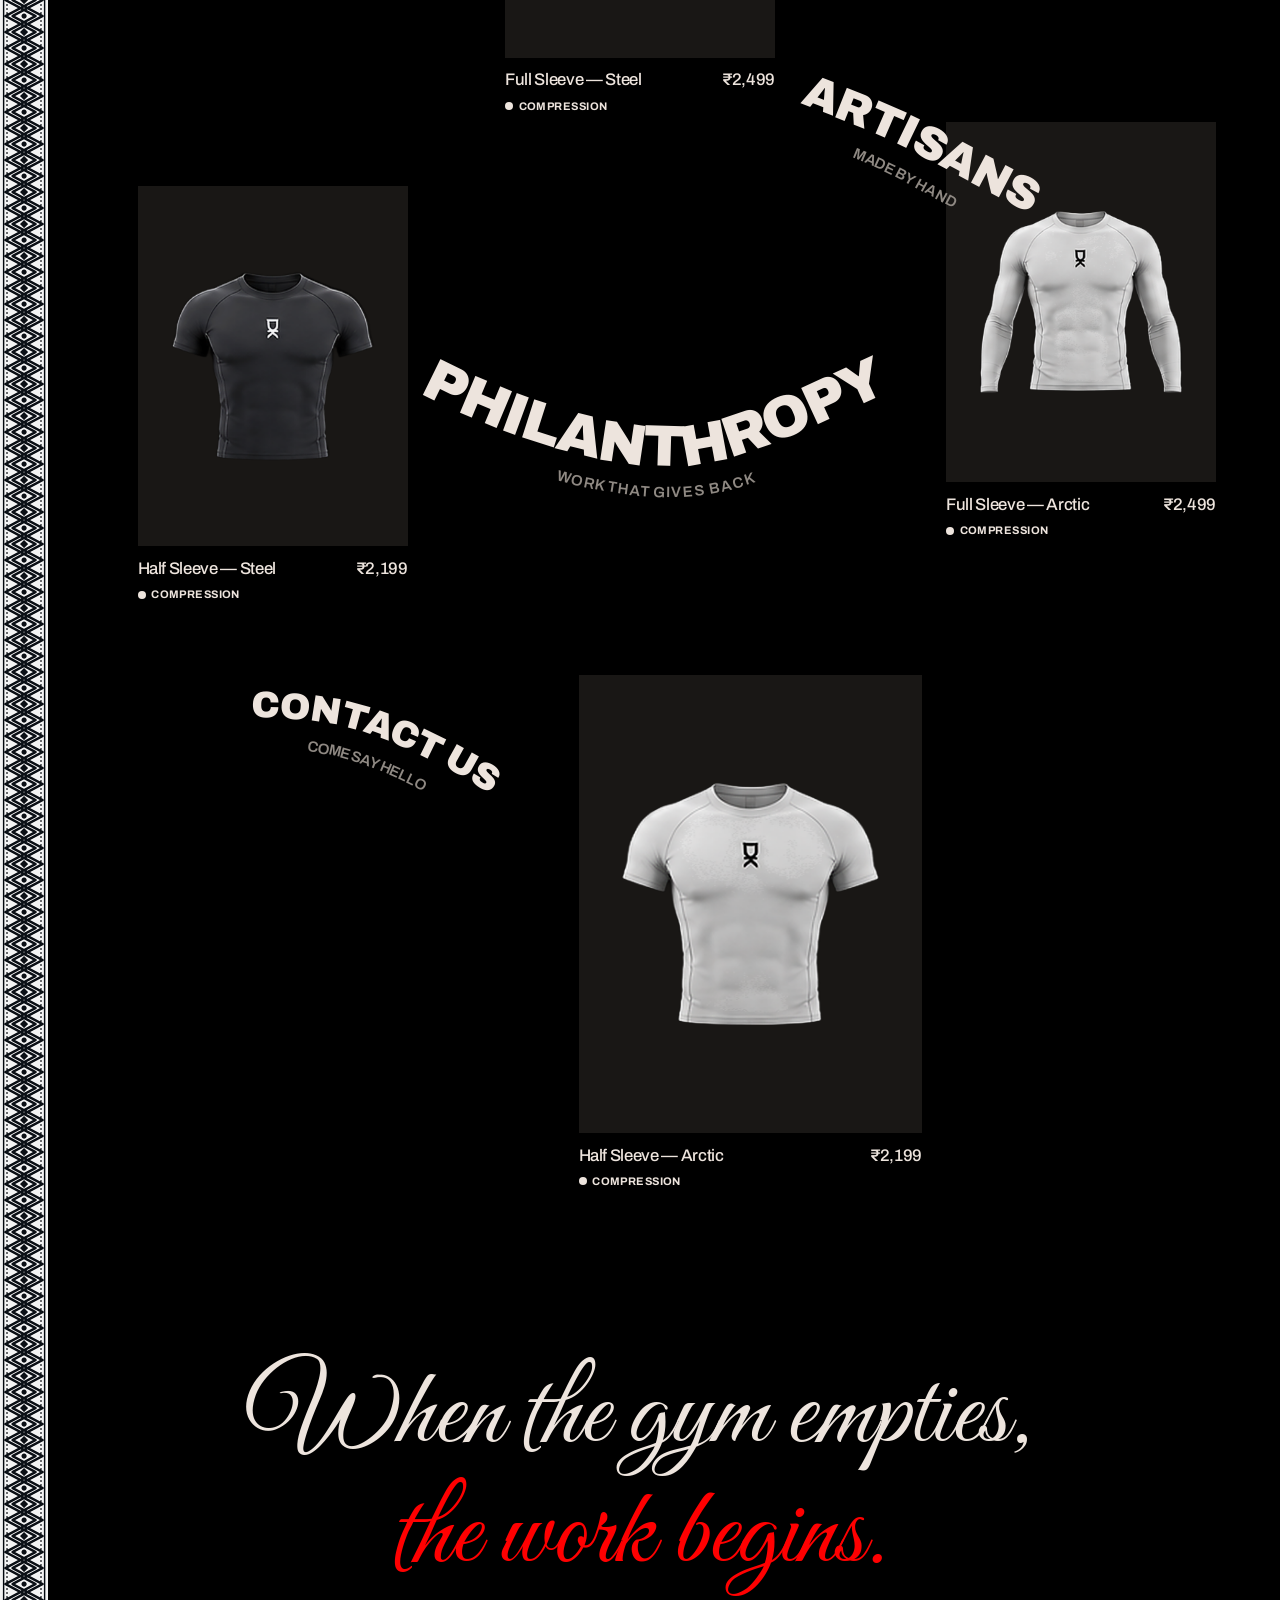
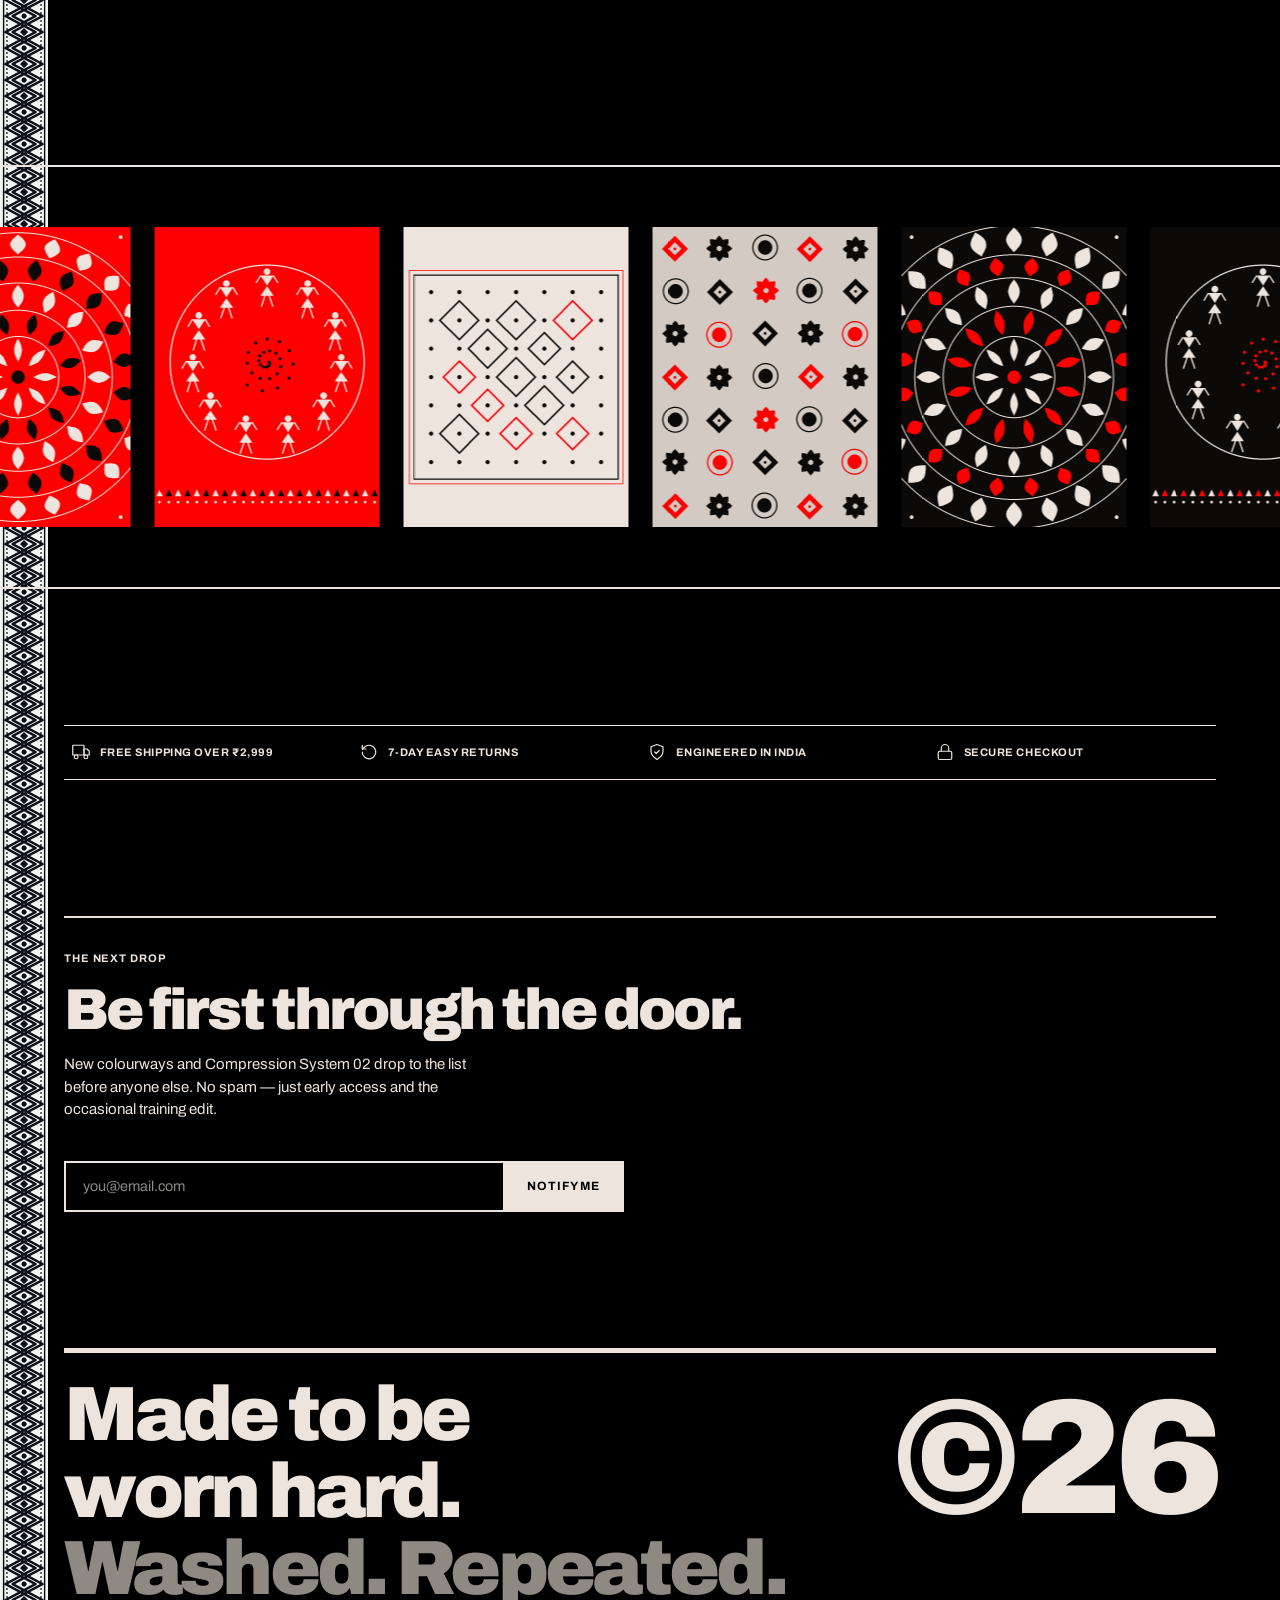
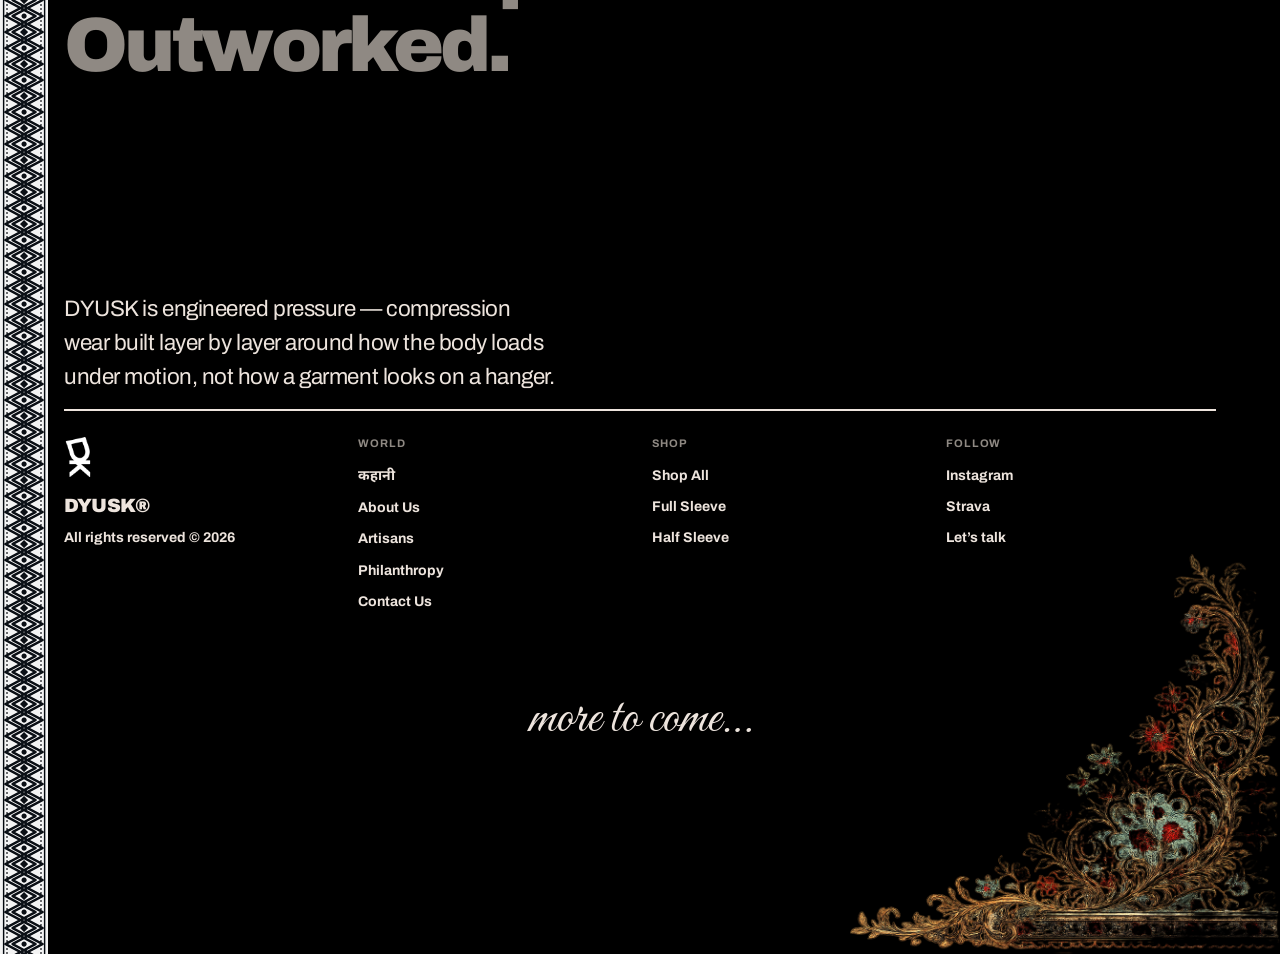
==== commit 1d6ec7e9: "Replace counter preloader with garage-shutter animation Preloader now rolls open like a corrugated s" ====
--- a/index.html
+++ b/index.html
@@ -24,9 +24,11 @@
 </head>
 <body>
 
-<div id="preloader">
-  <span class="pre-word">DYUSK<sup>&#174;</sup></span>
-  <span class="pre-count">000</span>
+<div id="preloader" aria-hidden="true">
+  <div class="shutter">
+    <span class="pre-word">DYUSK<sup>&#174;</sup></span>
+    <div class="shutter-bar"></div>
+  </div>
 </div>
 
 <a href="index.html" class="brand-mark" aria-label="DYUSK home"><img src="assets/mark-white.png" alt="DYUSK mark"/></a>
--- a/assets/css/site.css
+++ b/assets/css/site.css
@@ -205,21 +205,41 @@
 /* mobile: dots sit above the PDP sticky buy bar's height so they never overlap it */
 @media (max-width:767px){ #theme-switcher{ top:auto; bottom:88px; } }
 
-/* ---------- preloader ---------- */
+/* ---------- preloader — shop shutter rolls open over 4s ---------- */
 #preloader{
   position:fixed; inset:0; z-index:100;
+  overflow:hidden;
+}
+#preloader .shutter{
+  position:absolute; inset:0;
   display:flex; align-items:center; justify-content:center;
-  background:#000; color:var(--cream);
-  transition:clip-path .9s var(--ease);
-  clip-path:inset(0 0 0 0);
-}
-#preloader.done{ clip-path:inset(0 0 100% 0); pointer-events:none; }
+  background:
+    repeating-linear-gradient(180deg, #2c2c2c 0, #2c2c2c 16px, #0e0e0e 16px, #0e0e0e 19px),
+    linear-gradient(180deg,#333,#0a0a0a);
+  box-shadow:inset 0 -12px 26px rgba(0,0,0,.65);
+  color:var(--cream);
+  animation:shutterUp 4s cubic-bezier(.6,.02,.2,1) forwards;
+  will-change:transform;
+}
+#preloader .shutter-bar{
+  position:absolute; left:0; right:0; bottom:0; height:16px;
+  background:linear-gradient(180deg,#4d4d4d,#0d0d0d);
+  box-shadow:0 6px 16px rgba(0,0,0,.55), inset 0 2px 0 rgba(255,255,255,.08);
+}
 #preloader .pre-word{
+  position:relative; z-index:2;
   font-size:clamp(3rem,14vw,11rem); font-weight:900; letter-spacing:-.05em; line-height:1;
 }
-#preloader .pre-count{
-  position:absolute; right:var(--gut); bottom:24px;
-  font-size:1.4rem; font-weight:700;
+#preloader.done{ display:none; }
+
+@keyframes shutterUp{
+  0%{ transform:translateY(0); }
+  5%{ transform:translateY(0); }        /* motor engages */
+  9%{ transform:translateY(-2%); }      /* jolt as the lock releases */
+  55%{ transform:translateY(-58%); }    /* steady roll-up */
+  90%{ transform:translateY(-97%); }    /* fast finish */
+  96%{ transform:translateY(-102%); }   /* slight overshoot */
+  100%{ transform:translateY(-100%); }  /* settles fully open */
 }
 
 /* ---------- hero ---------- */
@@ -891,6 +911,39 @@
 }
 @media (min-width:1024px){
   .shop-layout .shop-grid{ grid-template-columns:repeat(3,1fr); gap:2.5rem 1.5rem; }
+}
+
+/* ---------- cinematic scroll showcase (shop.html) — grayscale-to-colour
+   reveal pinned to scroll progress, copy steps cascade in behind it ---------- */
+.cine{ margin-bottom:5rem; }
+.cine-panel{ margin-bottom:4rem; }
+.cine-pin{ display:grid; gap:2rem; padding:0 var(--gut); }
+.cine-media{
+  position:relative; aspect-ratio:3/4; max-width:480px; margin:0 auto;
+  overflow:hidden; background:var(--tile); order:1;
+}
+.cine-img{ position:absolute; inset:0; width:100%; height:100%; object-fit:contain; filter:grayscale(1) contrast(1.05) brightness(1.05); }
+.cine-reveal{ position:absolute; inset:0; clip-path:inset(0 0 100% 0); will-change:clip-path; }
+.cine-reveal .cine-img{ filter:none; }
+@media (max-width:899px){ .cine-reveal{ clip-path:inset(0 0 0 0) !important; } }
+.cine-copy{ order:2; display:flex; flex-direction:column; gap:1.6rem; }
+.cine-copy h2{ font-size:clamp(2rem,4.5vw,3.5rem); font-weight:900; letter-spacing:-.04em; line-height:1; margin:.5rem 0; text-wrap:balance; }
+.cine-price{ font-size:1.1rem; font-weight:700; letter-spacing:-.01em; }
+.cine-copy p{ max-width:48ch; letter-spacing:-.01em; padding-top:1.4rem; border-top:1px solid currentColor; }
+.cine-label{ display:block; font-size:.6875rem; font-weight:700; text-transform:uppercase; letter-spacing:.08em; color:var(--muted); margin-bottom:.7rem; }
+.cine-swatches{ display:flex; gap:.6rem; }
+.cine-swatches span{ width:28px; height:28px; border-radius:50%; box-shadow:inset 0 0 0 1px rgba(0,0,0,.25),0 0 0 1px currentColor; display:block; }
+.cine-step{ opacity:0; transform:translateY(28px); transition:opacity .8s ease,transform .8s cubic-bezier(.16,1,.3,1); }
+@media (max-width:899px){ .cine-step.in{ opacity:1; transform:none; } }
+@media (min-width:900px){
+  .cine{ margin-bottom:var(--gap-sec); }
+  .cine-panel{ position:relative; height:220vh; margin-bottom:0; }
+  .cine-pin{ position:sticky; top:0; height:100vh; grid-template-columns:1fr 1fr; align-items:center; gap:5rem; padding:0 var(--gut); }
+  .cine-media{ max-width:none; height:66vh; aspect-ratio:auto; margin:0; }
+  .cine-copy{ max-width:460px; }
+  .cine-panel.reversed .cine-media{ order:2; }
+  .cine-panel.reversed .cine-copy{ order:1; }
+  .cine-step.on{ opacity:1; transform:none; }
 }
 
 /* ---------- philanthropy — ground up hero + ledger (philanthropy.html) ---------- */
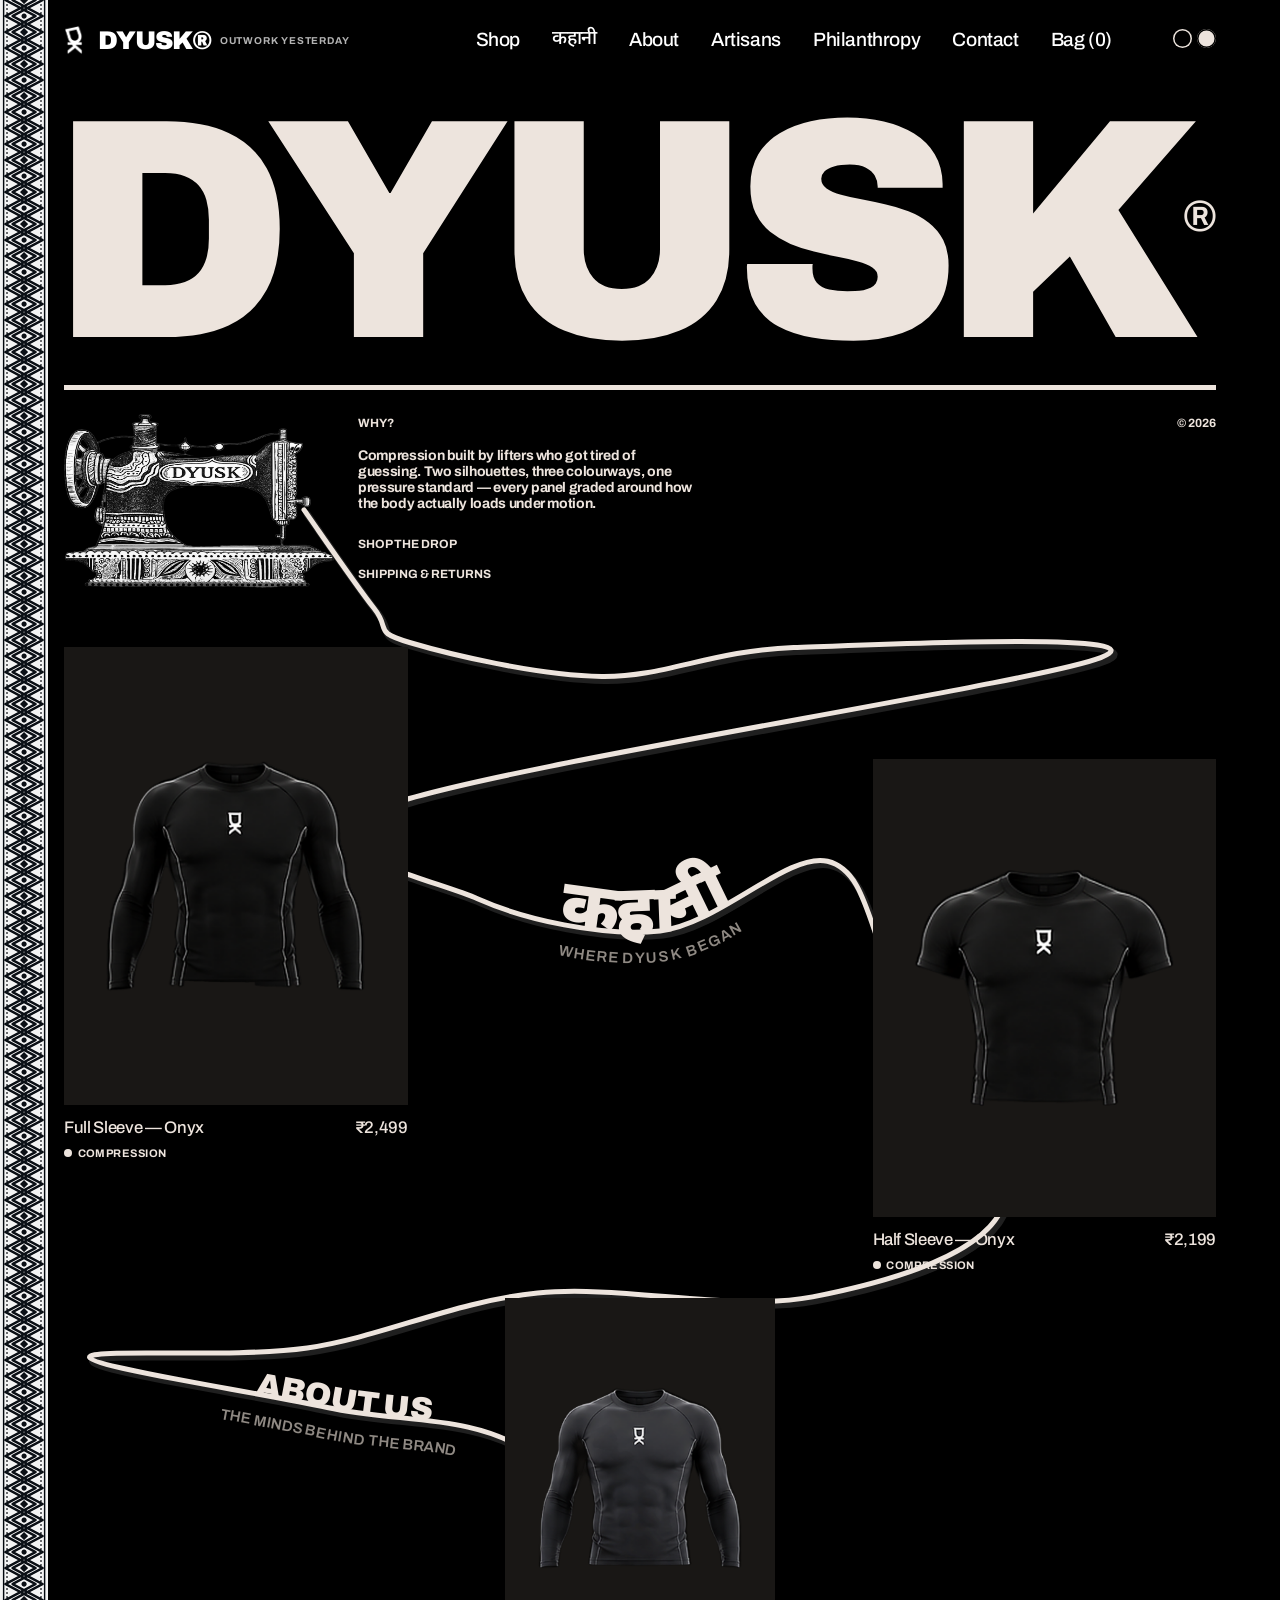
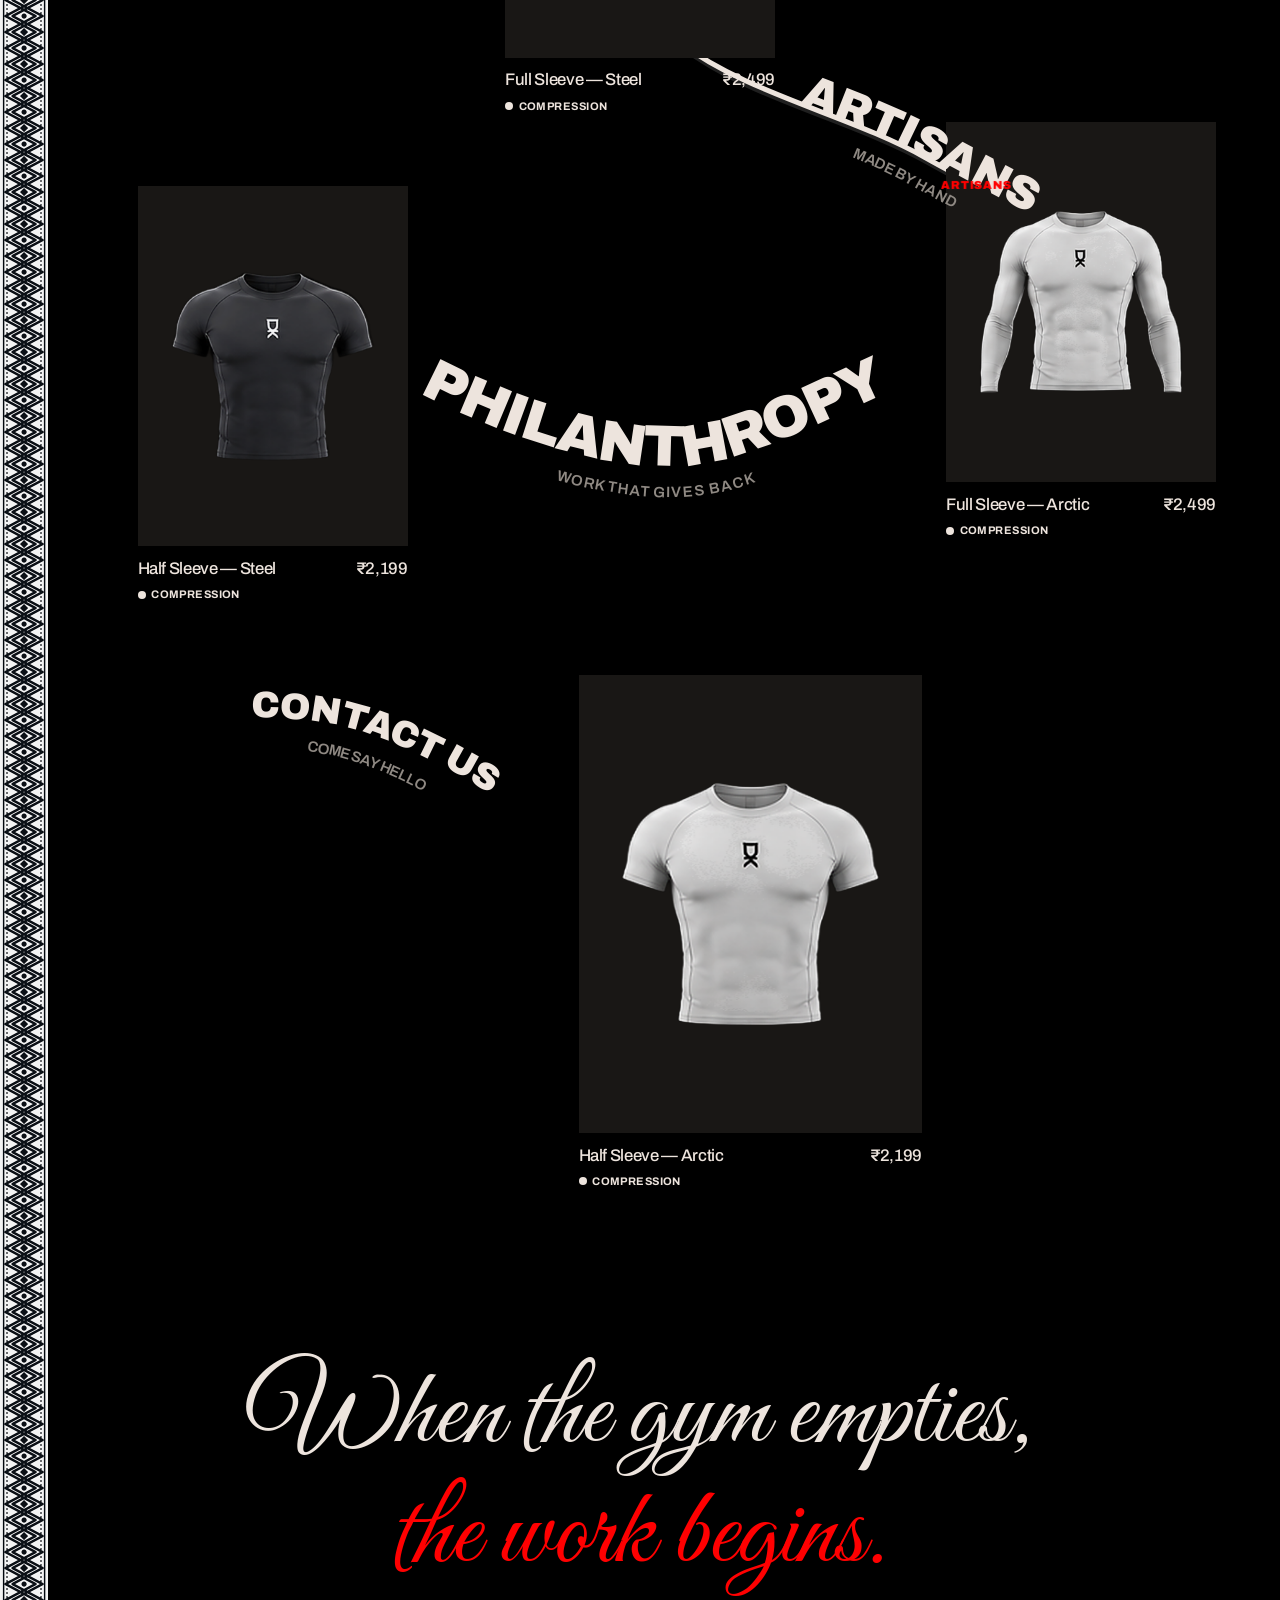
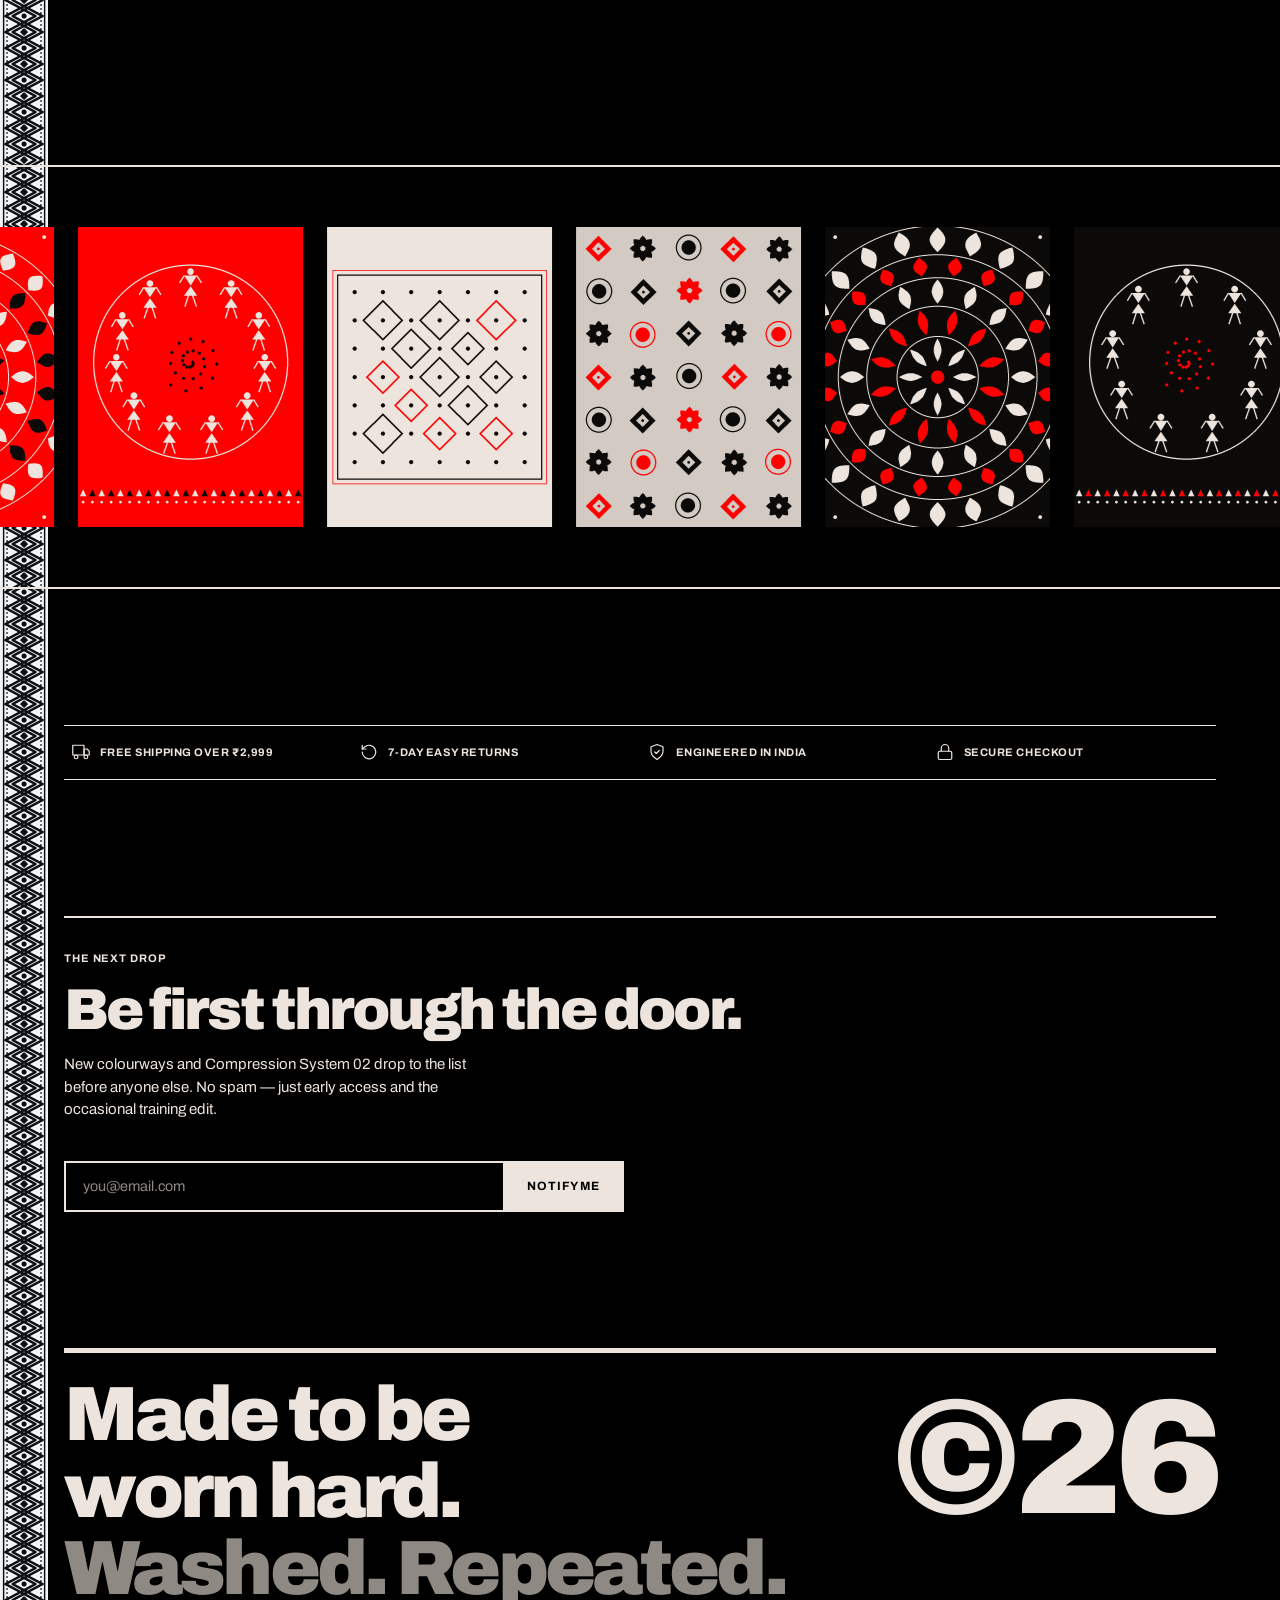
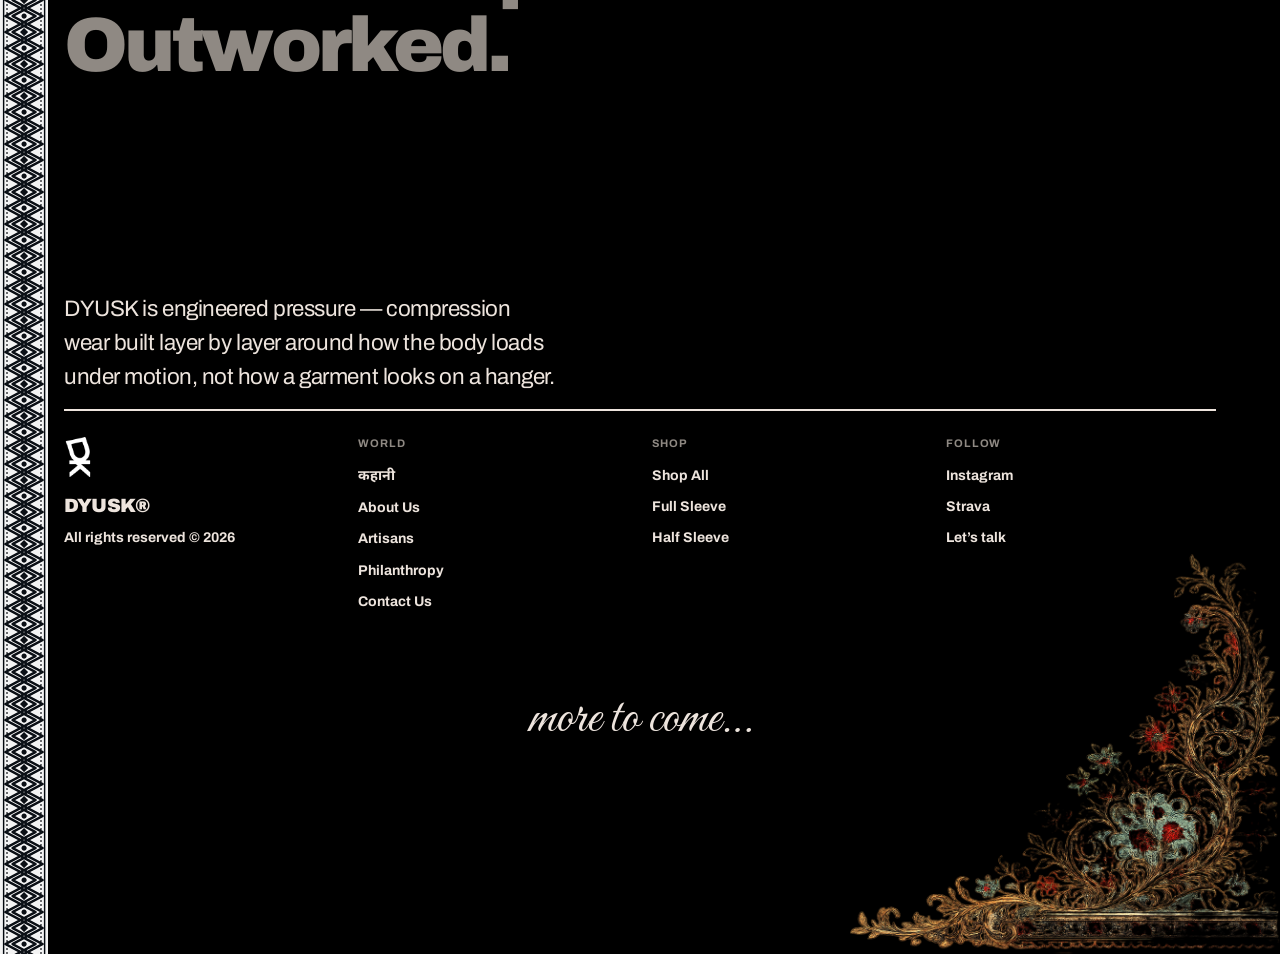
==== commit 210e8bb5: "Remove sewing-needle icon from homepage thread animation Keep the section label riding the scroll th" ====
--- a/index.html
+++ b/index.html
@@ -102,7 +102,6 @@
 </svg>
 
 <div id="threadAuto" aria-hidden="true">
-  <img src="assets/needle.png" alt=""/>
   <span class="ta-label"></span>
 </div>
 
--- a/assets/css/site.css
+++ b/assets/css/site.css
@@ -1370,11 +1370,6 @@
 }
 @media (min-width:900px){ #threadAuto{ display:block; } }
 #threadAuto.on{ opacity:1; }
-#threadAuto img{
-  display:block; width:80px; height:auto; margin:0 auto;
-  filter:brightness(0); transition:filter .4s ease;
-}
-html[data-theme="dark"] #threadAuto img{ filter:none; }
 #threadAuto .ta-label{
   display:block; margin-top:3px; text-align:center; white-space:nowrap;
   font-family:'Archivo','Noto Sans Devanagari',sans-serif; font-weight:900;
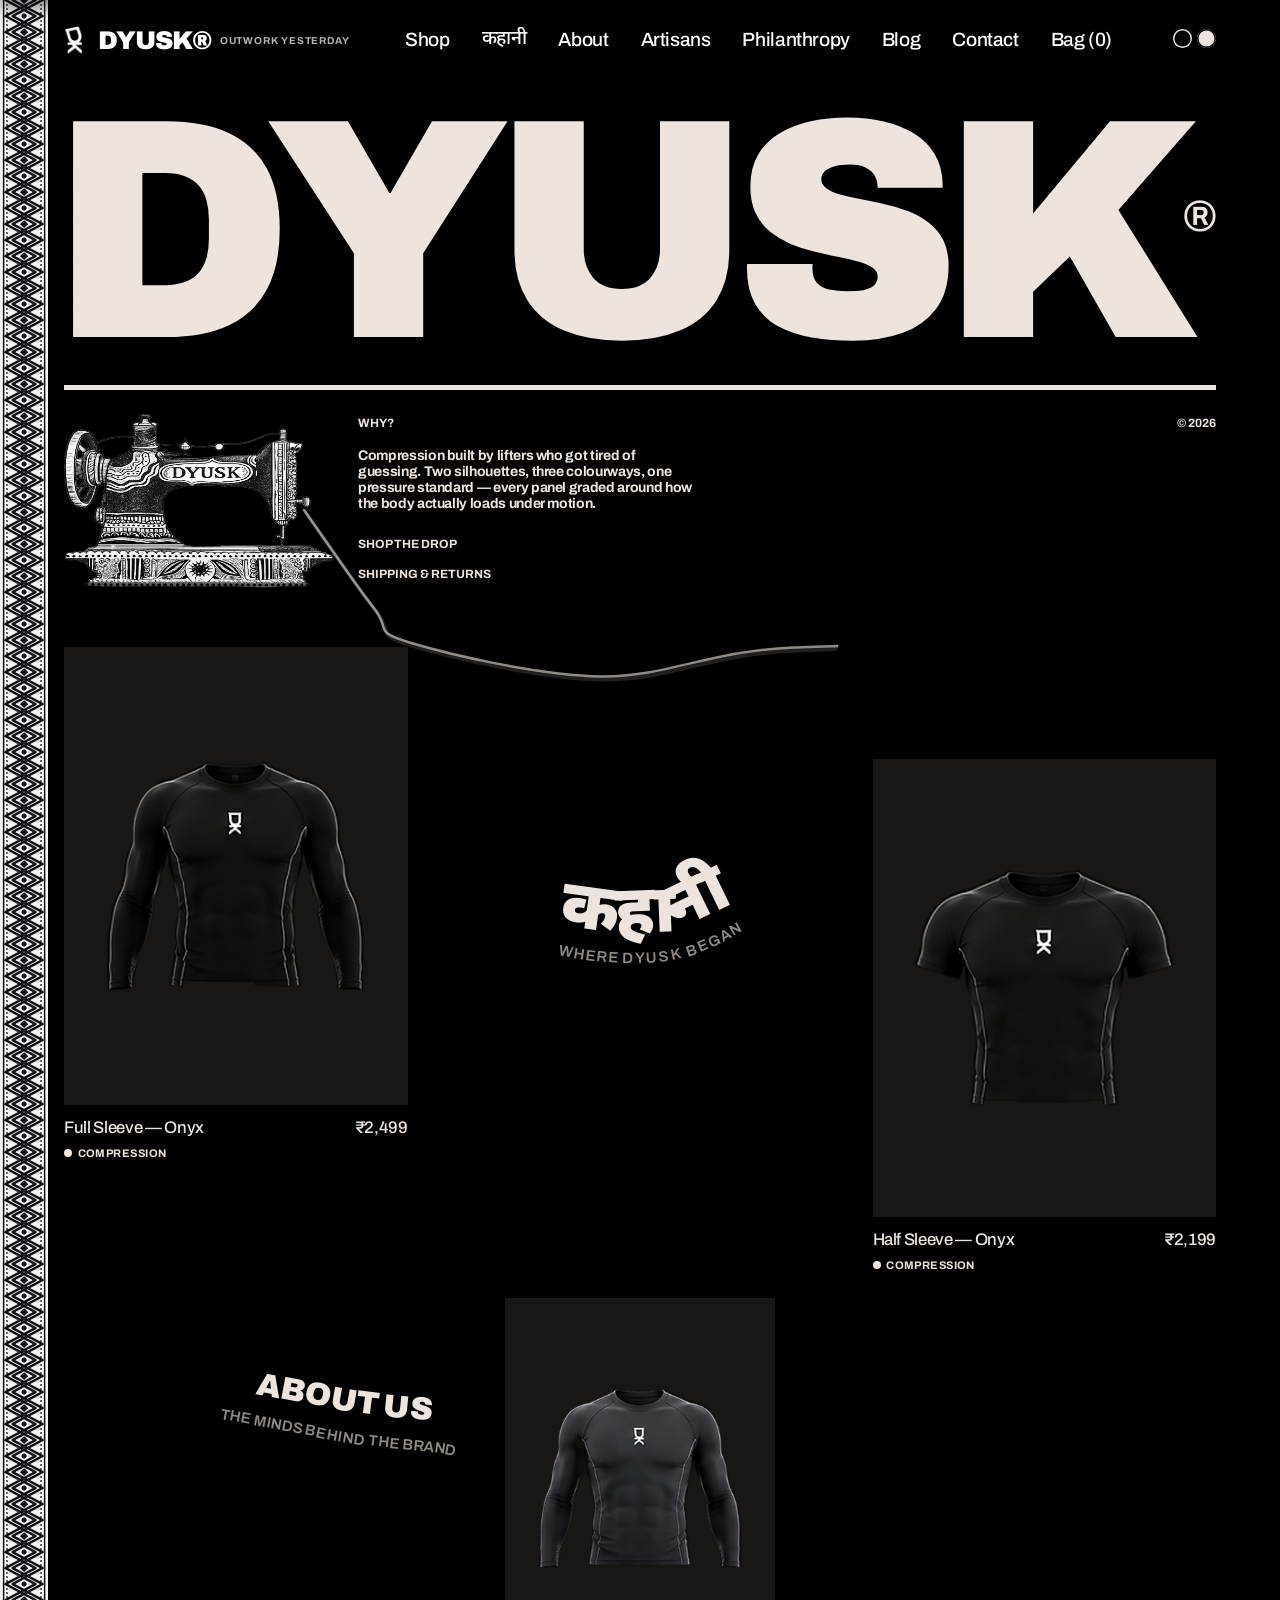
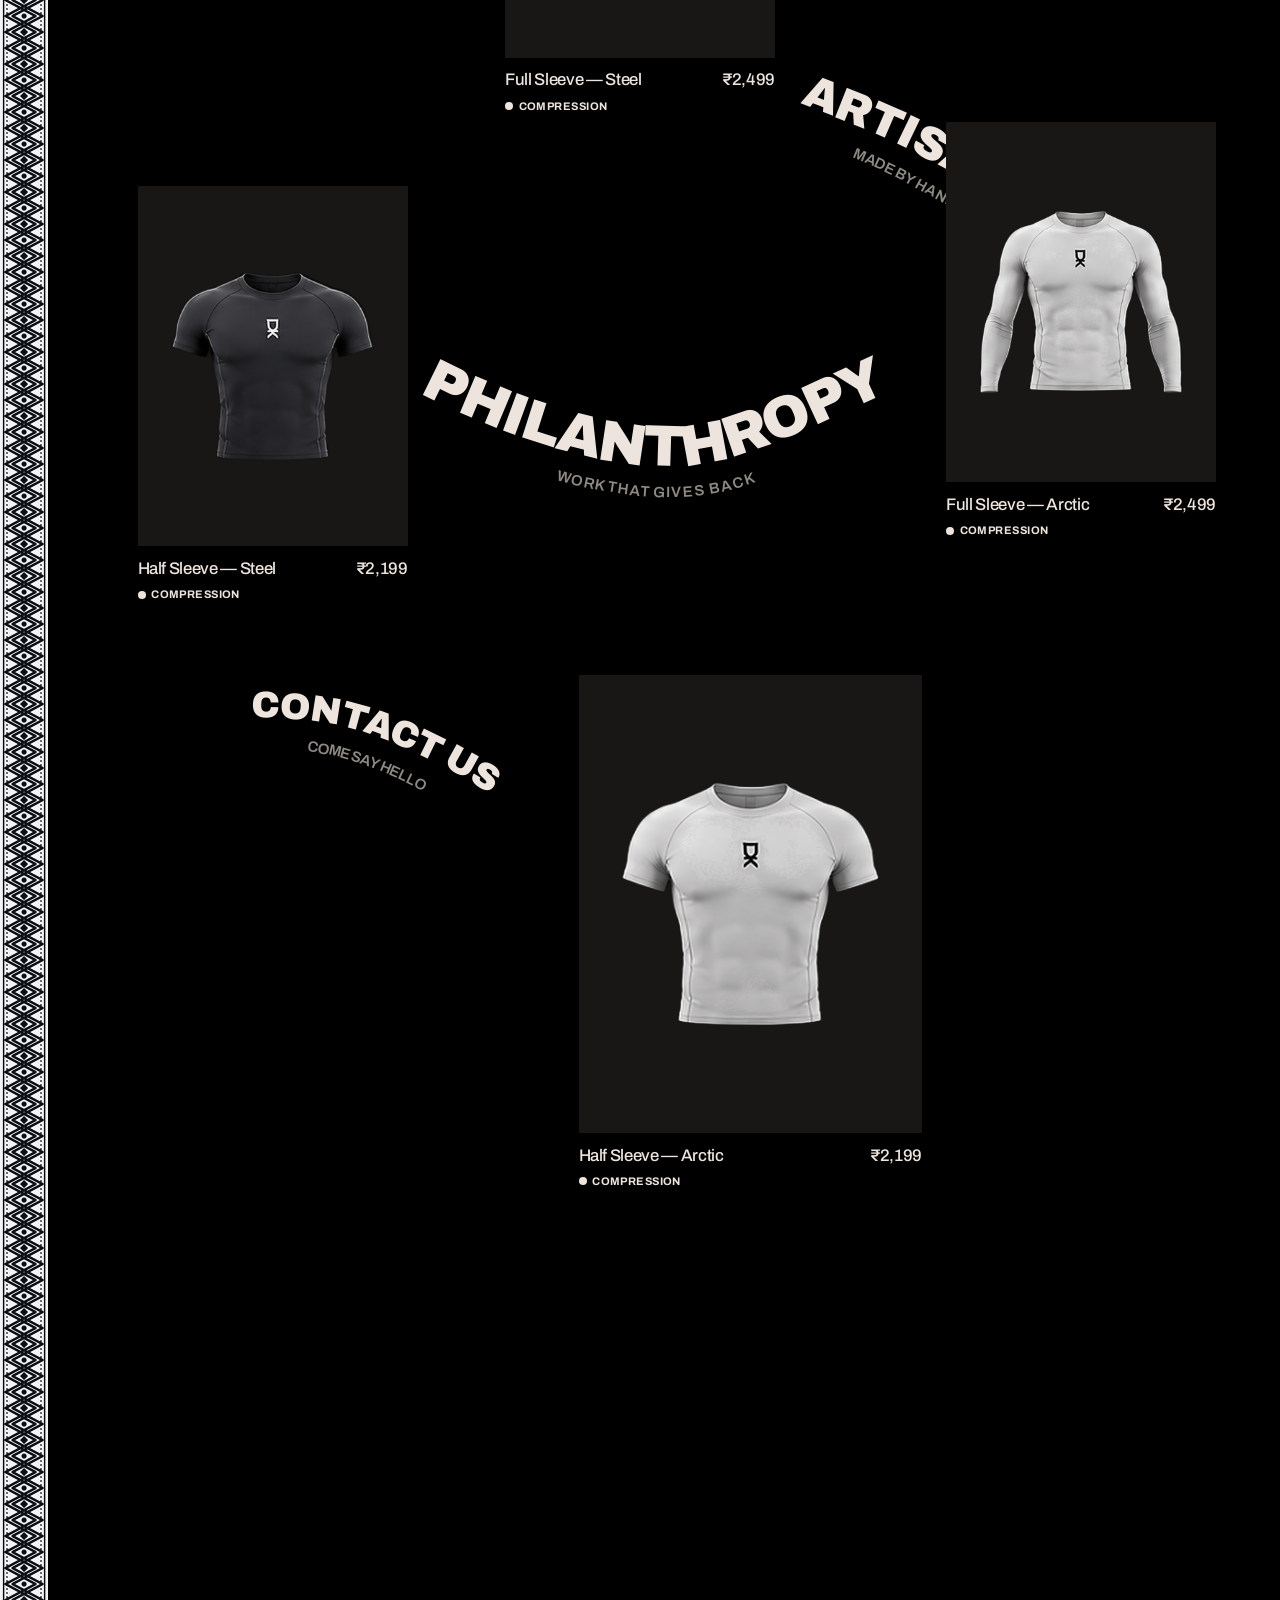
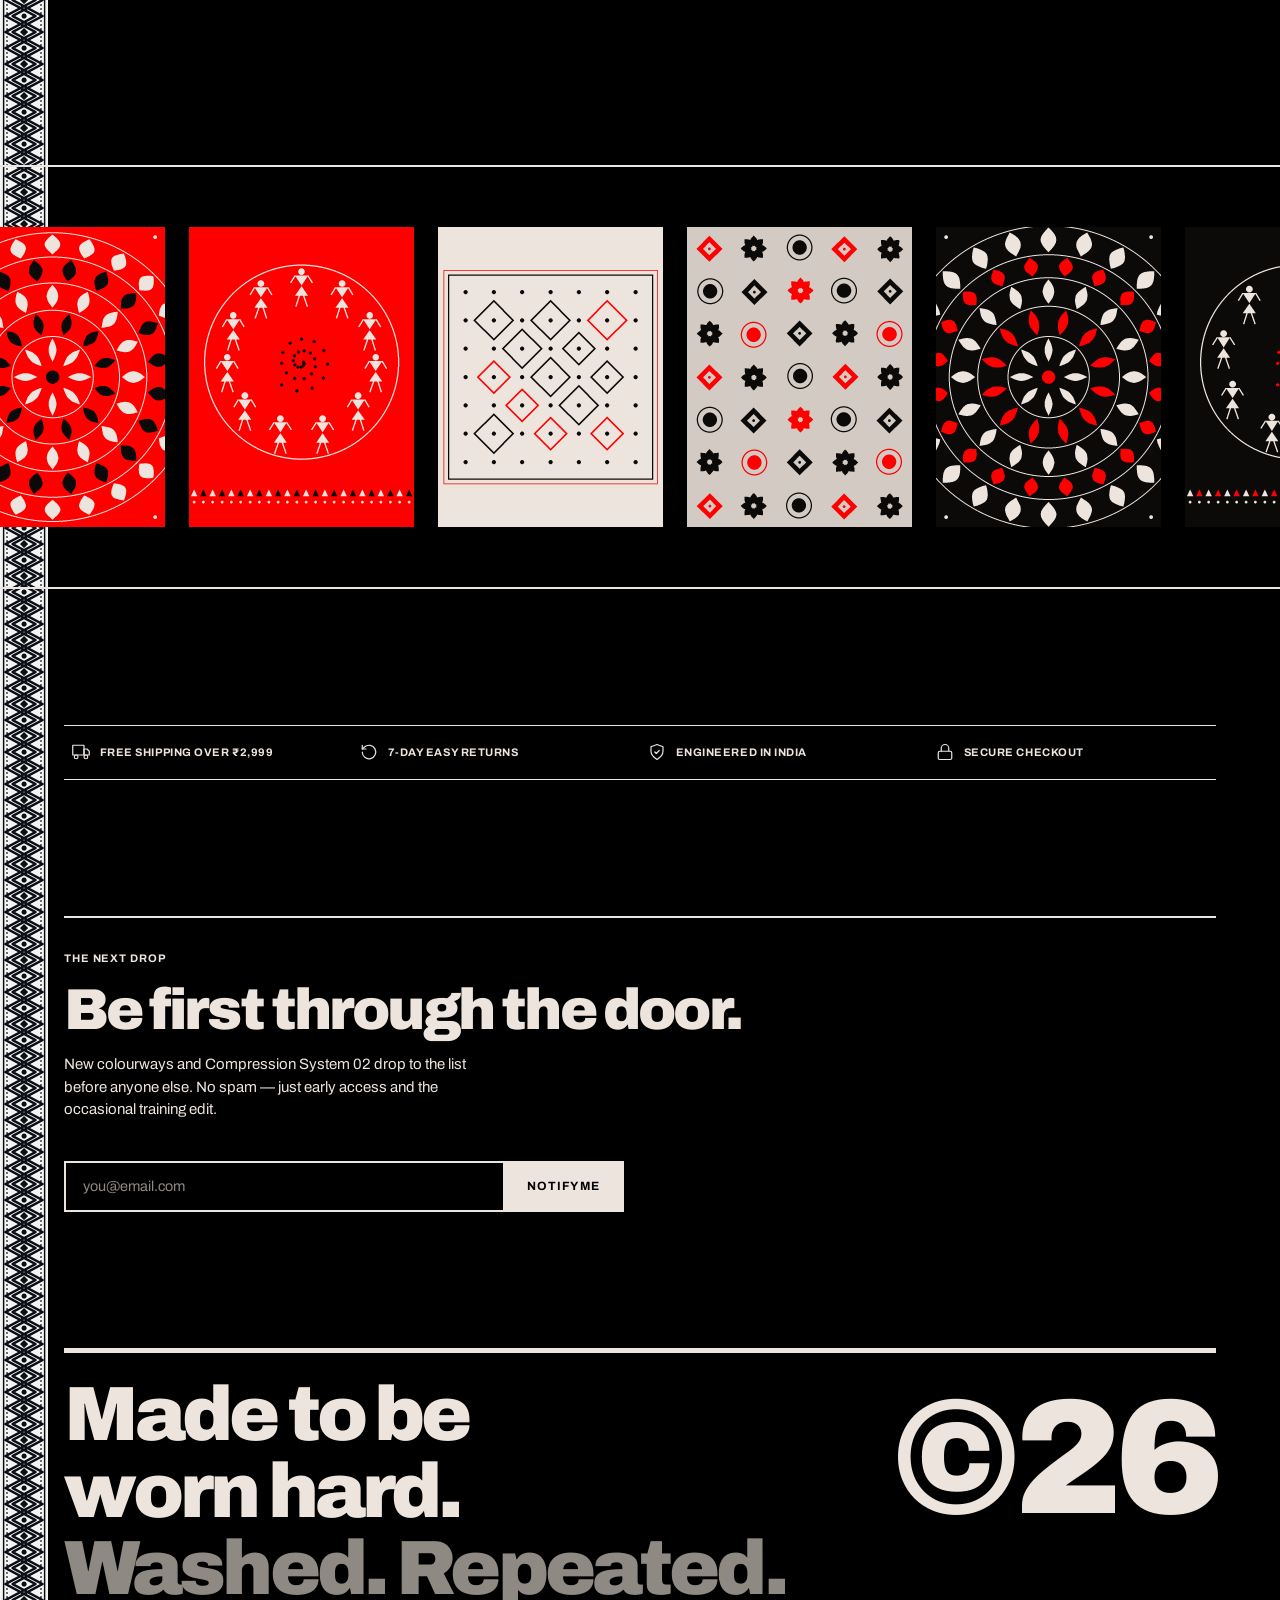
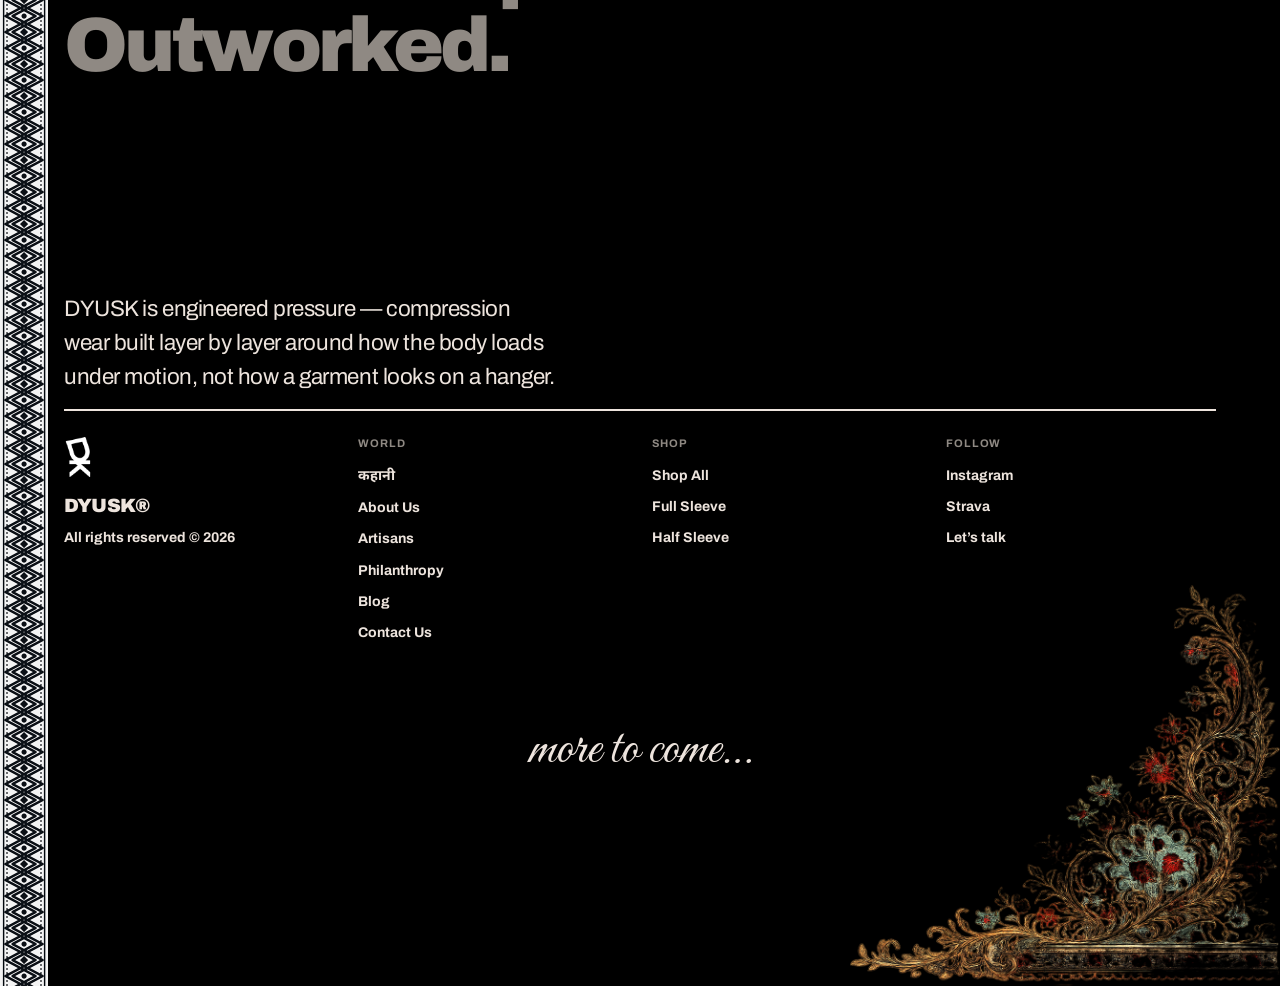
==== commit fa7a804b: "Add blog section, heritage imagery, and tone down thread animation - Remove the floating red auto-la" ====
--- a/index.html
+++ b/index.html
@@ -44,6 +44,7 @@
       <li><a class="link-hover" href="about.html">About</a></li>
       <li><a class="link-hover" href="artisans.html">Artisans</a></li>
       <li><a class="link-hover" href="philanthropy.html">Philanthropy</a></li>
+      <li><a class="link-hover" href="blog.html">Blog</a></li>
       <li><a class="link-hover" href="contact.html">Contact</a></li>
       <li><button class="cart-btn link-hover" type="button" aria-label="Open bag">Bag (<span class="cart-count">0</span>)</button></li>
     </ul>
@@ -58,6 +59,7 @@
     <a href="about.html">About Us</a>
     <a href="artisans.html">Artisans</a>
     <a href="philanthropy.html">Philanthropy</a>
+    <a href="blog.html">Blog</a>
     <a href="contact.html">Contact Us</a>
     <button class="cart-btn mm-bag" type="button" aria-label="Open bag">Bag (<span class="cart-count">0</span>)</button>
   </nav>
@@ -74,12 +76,12 @@
   <svg id="threadSvg" xmlns="http://www.w3.org/2000/svg">
     <defs>
       <mask id="threadMask" maskUnits="userSpaceOnUse">
-        <path id="threadMaskPath" fill="none" stroke="#fff" stroke-width="18" stroke-linecap="round"/>
+        <path id="threadMaskPath" fill="none" stroke="#fff" stroke-width="12" stroke-linecap="round"/>
       </mask>
     </defs>
     <g mask="url(#threadMask)">
-      <path class="thread-shadow" fill="none" stroke-width="7" stroke-linecap="round" transform="translate(3,4)"/>
-      <path class="thread-core" fill="none" stroke-width="5" stroke-linecap="round"/>
+      <path class="thread-shadow" fill="none" stroke-width="4" stroke-linecap="round" transform="translate(2,3)"/>
+      <path class="thread-core" fill="none" stroke-width="2.5" stroke-linecap="round"/>
       <path class="thread-ply" fill="none" stroke-width="4.5" stroke-linecap="round" stroke-dasharray="3 6"/>
     </g>
   </svg>
@@ -101,10 +103,6 @@
   <text class="tcap" text-anchor="middle"><textPath href="#labelPath" startOffset="70%">Come say hello</textPath></text>
 </svg>
 
-<div id="threadAuto" aria-hidden="true">
-  <span class="ta-label"></span>
-</div>
-
 <section class="hero-brand" id="top">
   <div class="wordmark">DYUSK<sup>&#174;</sup></div>
   <div class="rule-5"></div>
@@ -245,6 +243,7 @@
         <li><a class="link-hover" href="about.html">About Us</a></li>
         <li><a class="link-hover" href="artisans.html">Artisans</a></li>
         <li><a class="link-hover" href="philanthropy.html">Philanthropy</a></li>
+        <li><a class="link-hover" href="blog.html">Blog</a></li>
         <li><a class="link-hover" href="contact.html">Contact Us</a></li>
       </ul>
     </div>
--- a/assets/css/site.css
+++ b/assets/css/site.css
@@ -312,8 +312,10 @@
   .g-b{ grid-column:11 / span 5; align-self:end; }
 }
 
-/* product tile — front photo, hover wipes in the back view */
-.pcard{ display:block; }
+/* product tile — front photo, hover wipes in the back view.
+   Positioned above #threadLabels (z-index:2) so the curved thread
+   text passes behind product photos instead of cutting across them. */
+.pcard{ display:block; position:relative; z-index:3; }
 .pcard .media{
   position:relative; overflow:hidden;
   background:var(--tile); aspect-ratio:9/12;
@@ -841,8 +843,13 @@
 }
 @media (min-width:768px){ .artisan-grid{ grid-template-columns:repeat(2,1fr); } }
 .ag-card{
-  background:var(--bg); padding:3rem 1.8rem 2.4rem;
+  background:var(--bg); padding:0 0 2.4rem;
   display:flex; flex-direction:column; gap:1.1rem;
+}
+.ag-card > *:not(.ag-photo){ padding-left:1.8rem; padding-right:1.8rem; }
+.ag-photo{
+  display:block; width:100%; aspect-ratio:16/9; object-fit:cover;
+  filter:grayscale(1) contrast(1.06); margin-bottom:.5rem;
 }
 .ag-num{
   font-size:.6875rem; font-weight:700; letter-spacing:.08em; text-transform:uppercase;
@@ -855,6 +862,27 @@
   letter-spacing:-.04em; line-height:1; text-wrap:balance;
 }
 .ag-card p{ max-width:46ch; letter-spacing:-.01em; }
+
+/* ---------- blog grid (blog.html) ---------- */
+.blog-grid{
+  margin:0 var(--gut) var(--gap-sec);
+  display:grid; gap:2.5rem 1.8rem; grid-template-columns:1fr;
+}
+@media (min-width:700px){ .blog-grid{ grid-template-columns:repeat(2,1fr); } }
+@media (min-width:1100px){ .blog-grid{ grid-template-columns:repeat(3,1fr); } }
+.bt-card{ display:flex; flex-direction:column; gap:.6rem; }
+.bt-media{ background:var(--tile); aspect-ratio:4/3; overflow:hidden; margin-bottom:.4rem; }
+.bt-media img{ display:block; width:100%; height:100%; object-fit:cover; filter:grayscale(1) contrast(1.06); }
+.bt-tag{
+  font-size:.6875rem; font-weight:700; text-transform:uppercase; letter-spacing:.08em;
+  color:var(--accent);
+}
+.bt-card h2{
+  font-size:clamp(1.2rem,2.4vw,1.5rem); font-weight:900;
+  letter-spacing:-.03em; line-height:1.05; text-wrap:balance;
+}
+.bt-date{ font-size:.75rem; opacity:.55; }
+.bt-card p{ max-width:46ch; letter-spacing:-.01em; font-size:.95rem; }
 
 /* ---------- about — hero + sticky split (about.html) ---------- */
 .about-hero{ padding:8.5rem var(--gut) 0; margin-bottom:3.5rem; }
@@ -1341,7 +1369,7 @@
 }
 #threadLayer svg{ display:block; width:100%; height:100%; overflow:visible; }
 #threadLayer .thread-shadow{ stroke:var(--thread-sh); }
-#threadLayer .thread-core{ stroke:var(--thread); transition:stroke .4s ease; }
+#threadLayer .thread-core{ stroke:var(--thread); opacity:.6; transition:stroke .4s ease; }
 /* dashed "stitch" strand hidden — the thread now reads as one clean line */
 #threadLayer .thread-ply{ display:none; }
 
@@ -1361,20 +1389,6 @@
   .scatter .sc-link{ display:none; }
 }
 #threadLabels a{ pointer-events:auto; }
-
-/* the sewing needle that rides the thread-track as you scroll, spooling
-   the thread out behind it, with the section written under it */
-#threadAuto{
-  position:absolute; top:0; left:0; z-index:3; display:none;
-  pointer-events:none; opacity:0; transition:opacity .4s ease; will-change:transform;
-}
-@media (min-width:900px){ #threadAuto{ display:block; } }
-#threadAuto.on{ opacity:1; }
-#threadAuto .ta-label{
-  display:block; margin-top:3px; text-align:center; white-space:nowrap;
-  font-family:'Archivo','Noto Sans Devanagari',sans-serif; font-weight:900;
-  text-transform:uppercase; letter-spacing:.06em; font-size:.72rem; color:var(--accent);
-}
 #threadLabels .tlabel{
   font-family:var(--font); font-weight:900; letter-spacing:-.02em;
   fill:var(--fg); transition:fill .25s ease;
